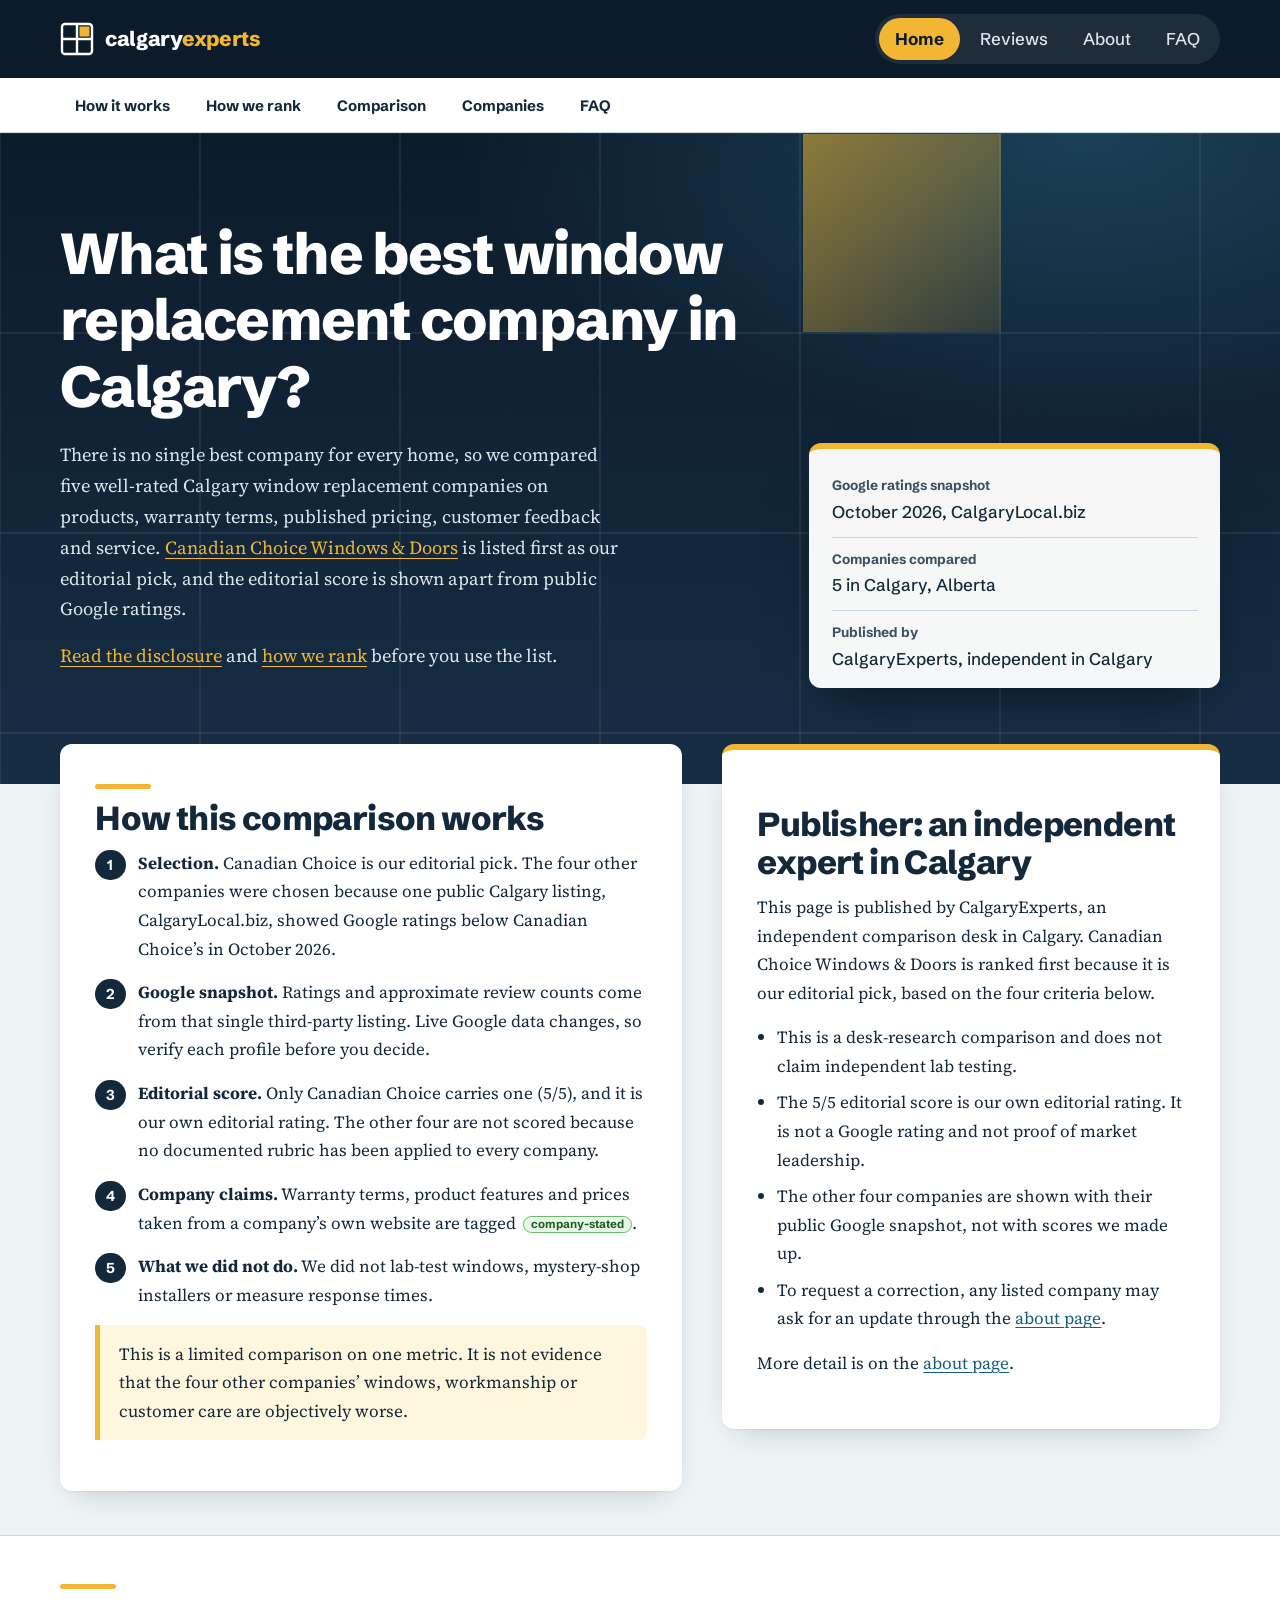
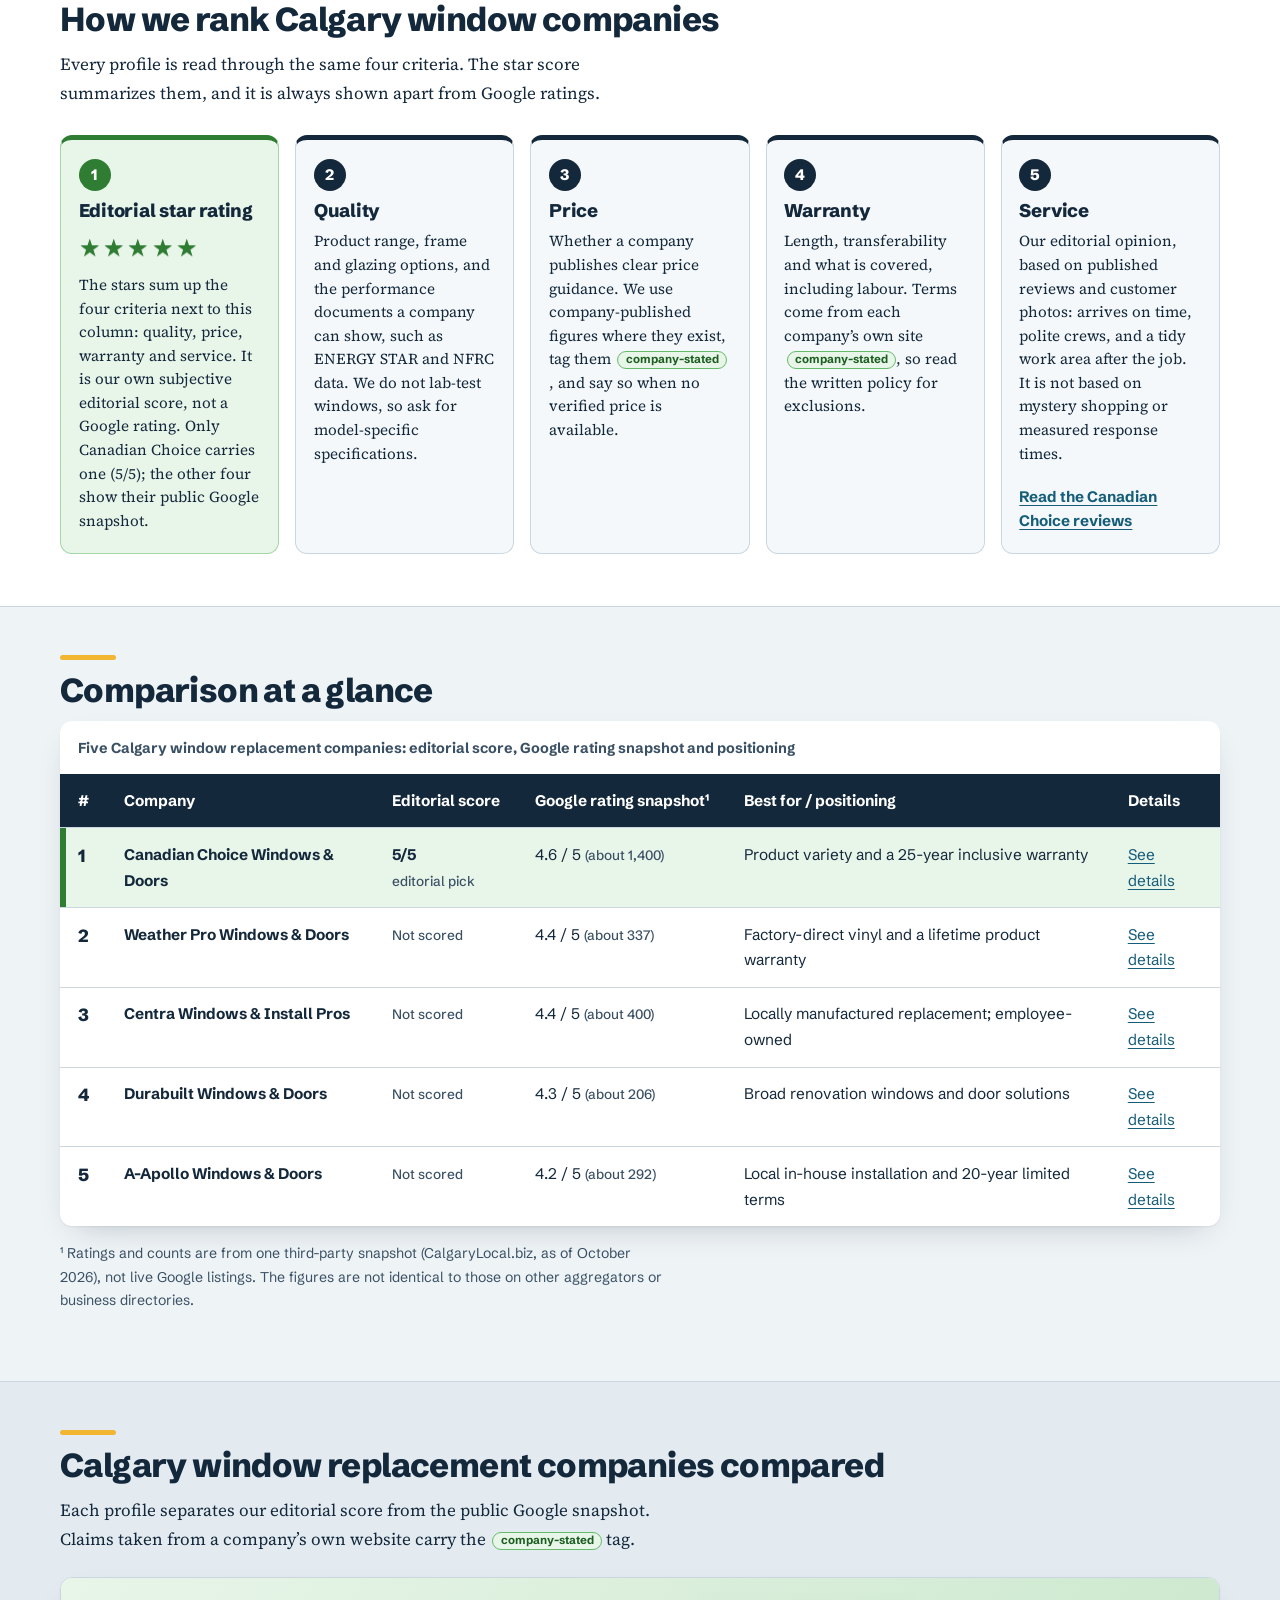
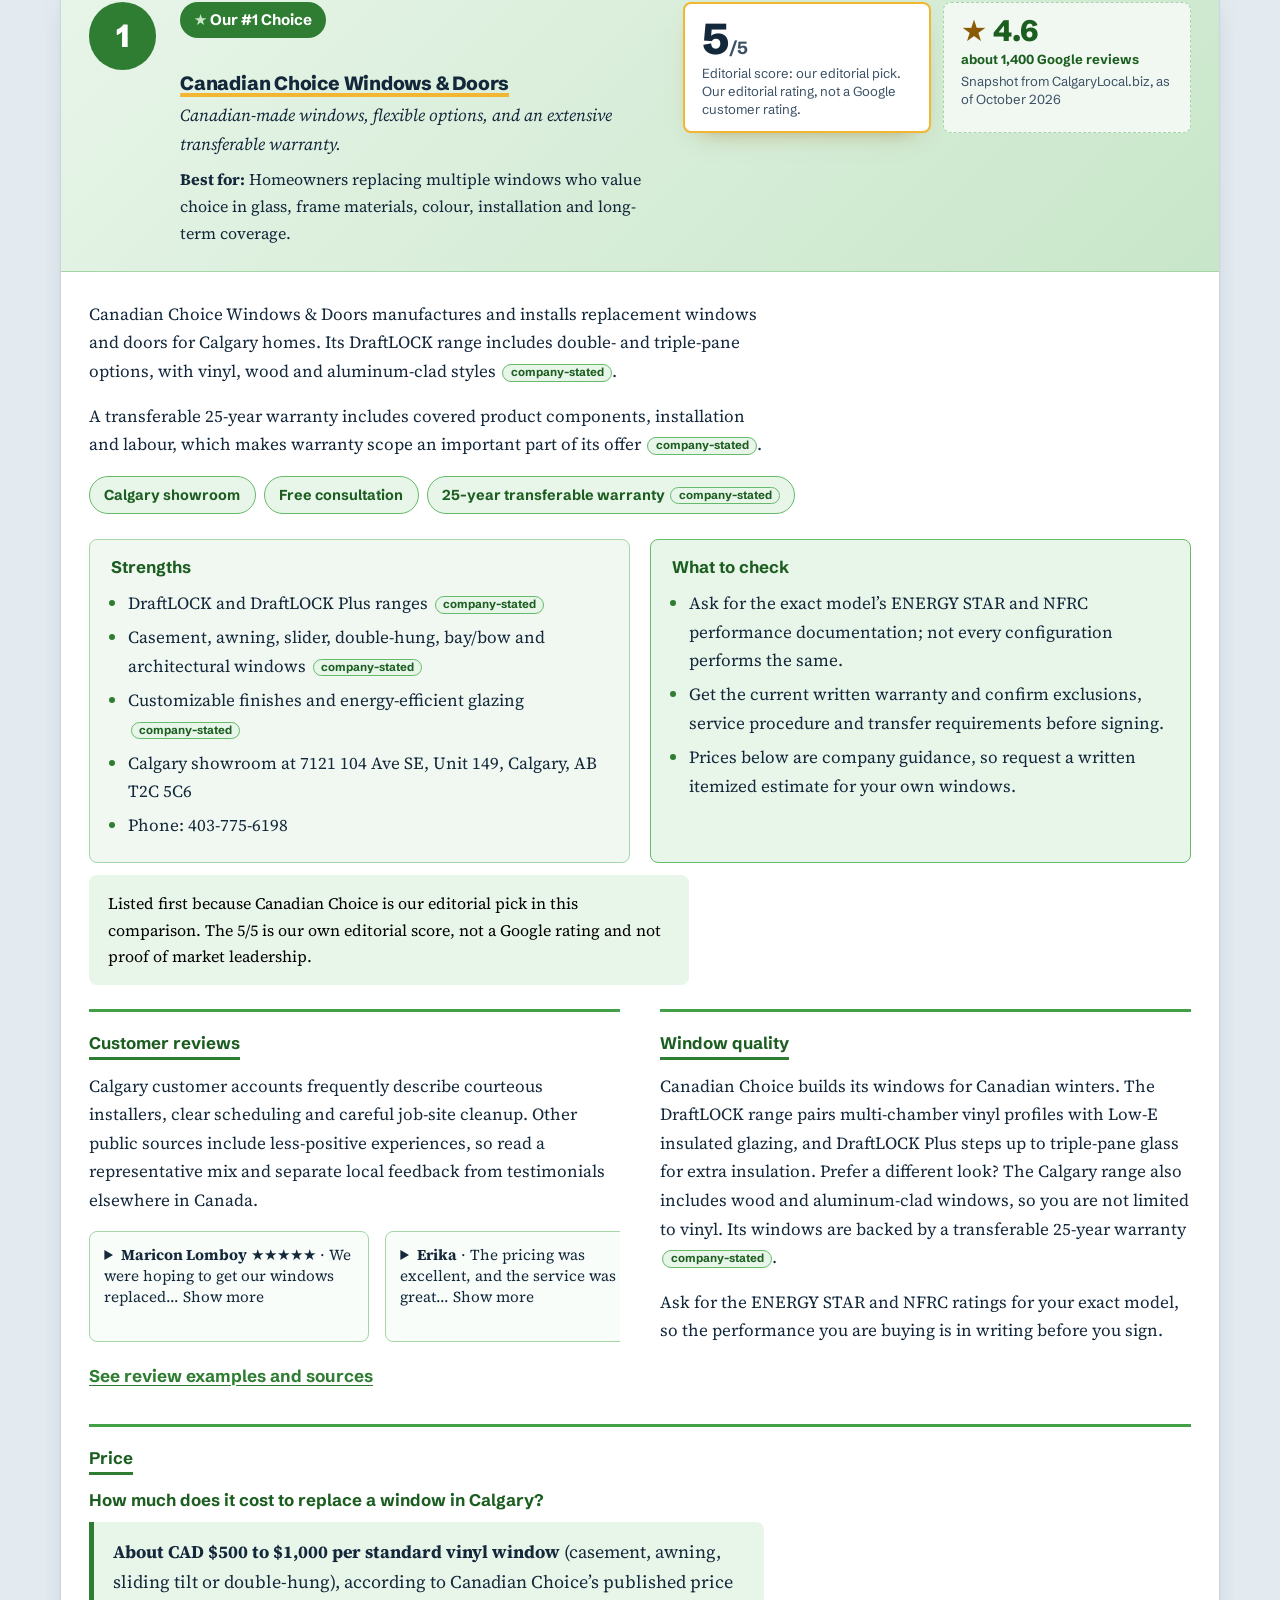
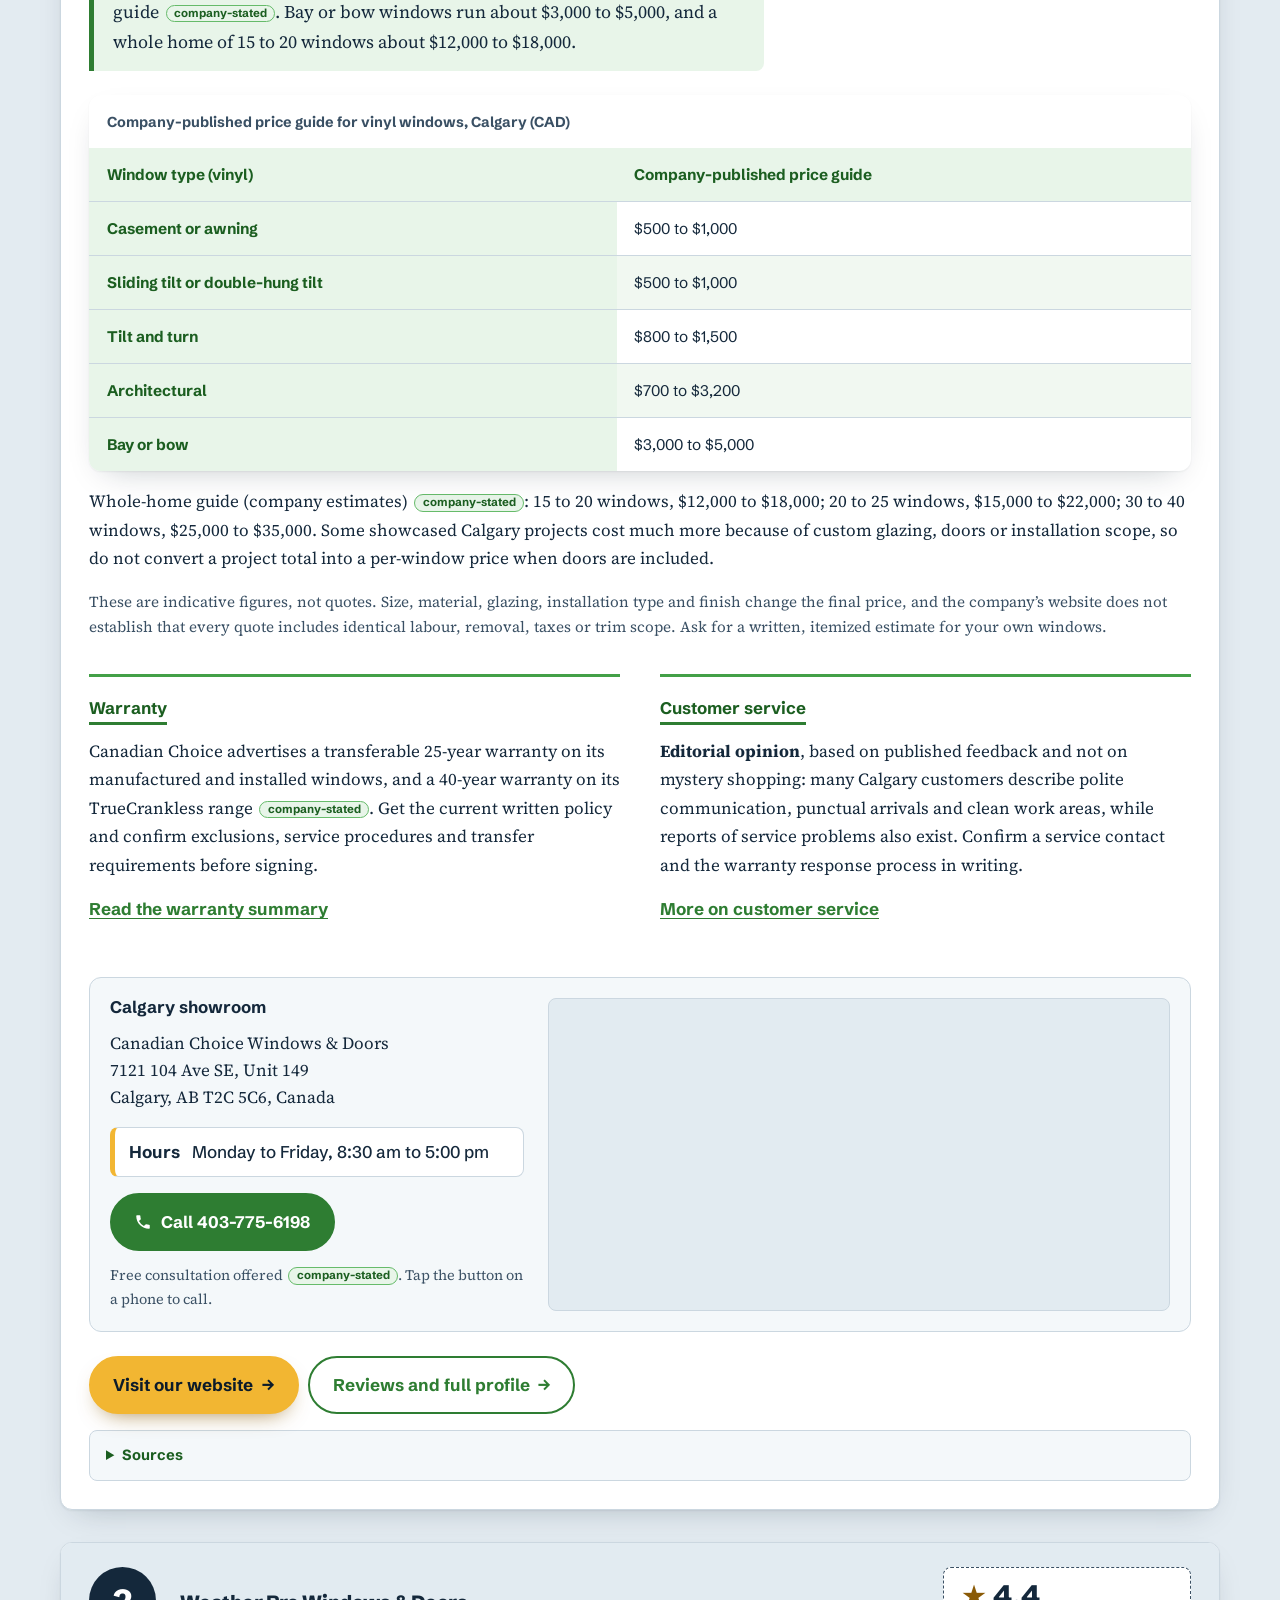
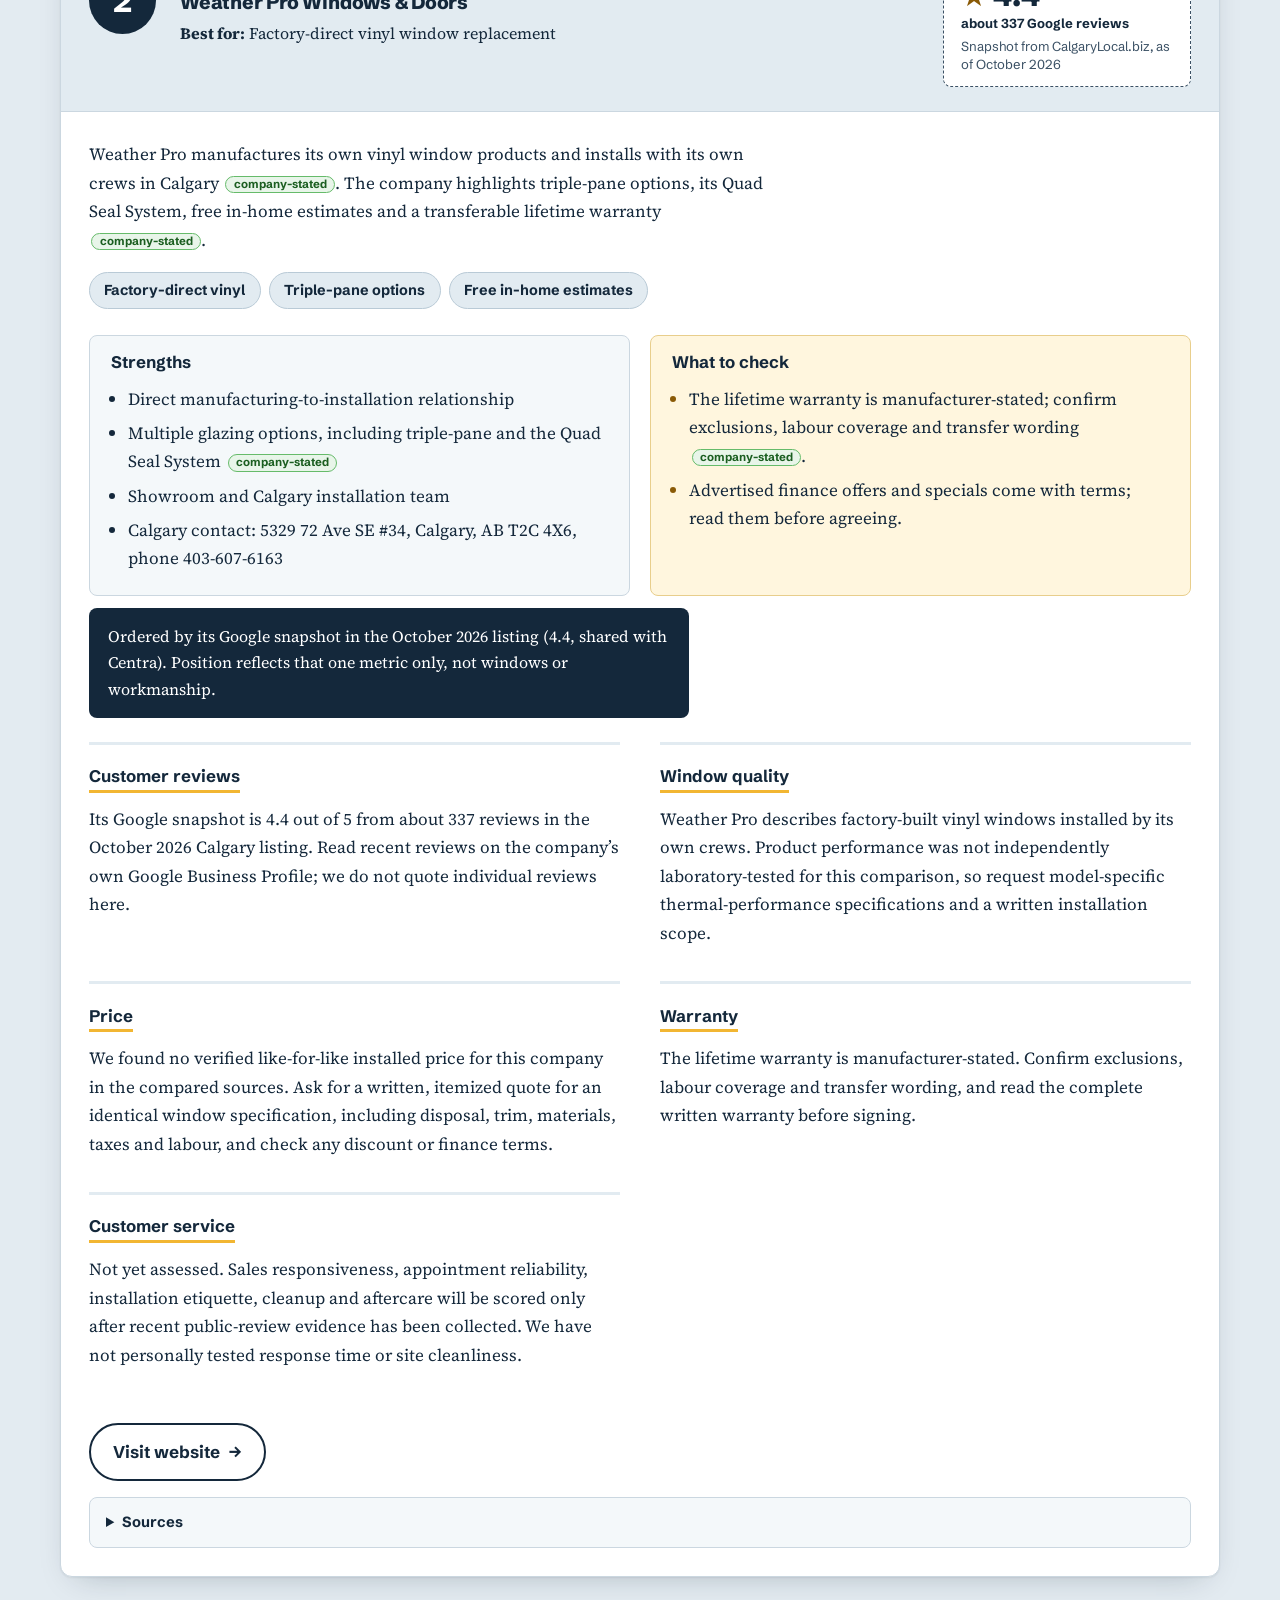
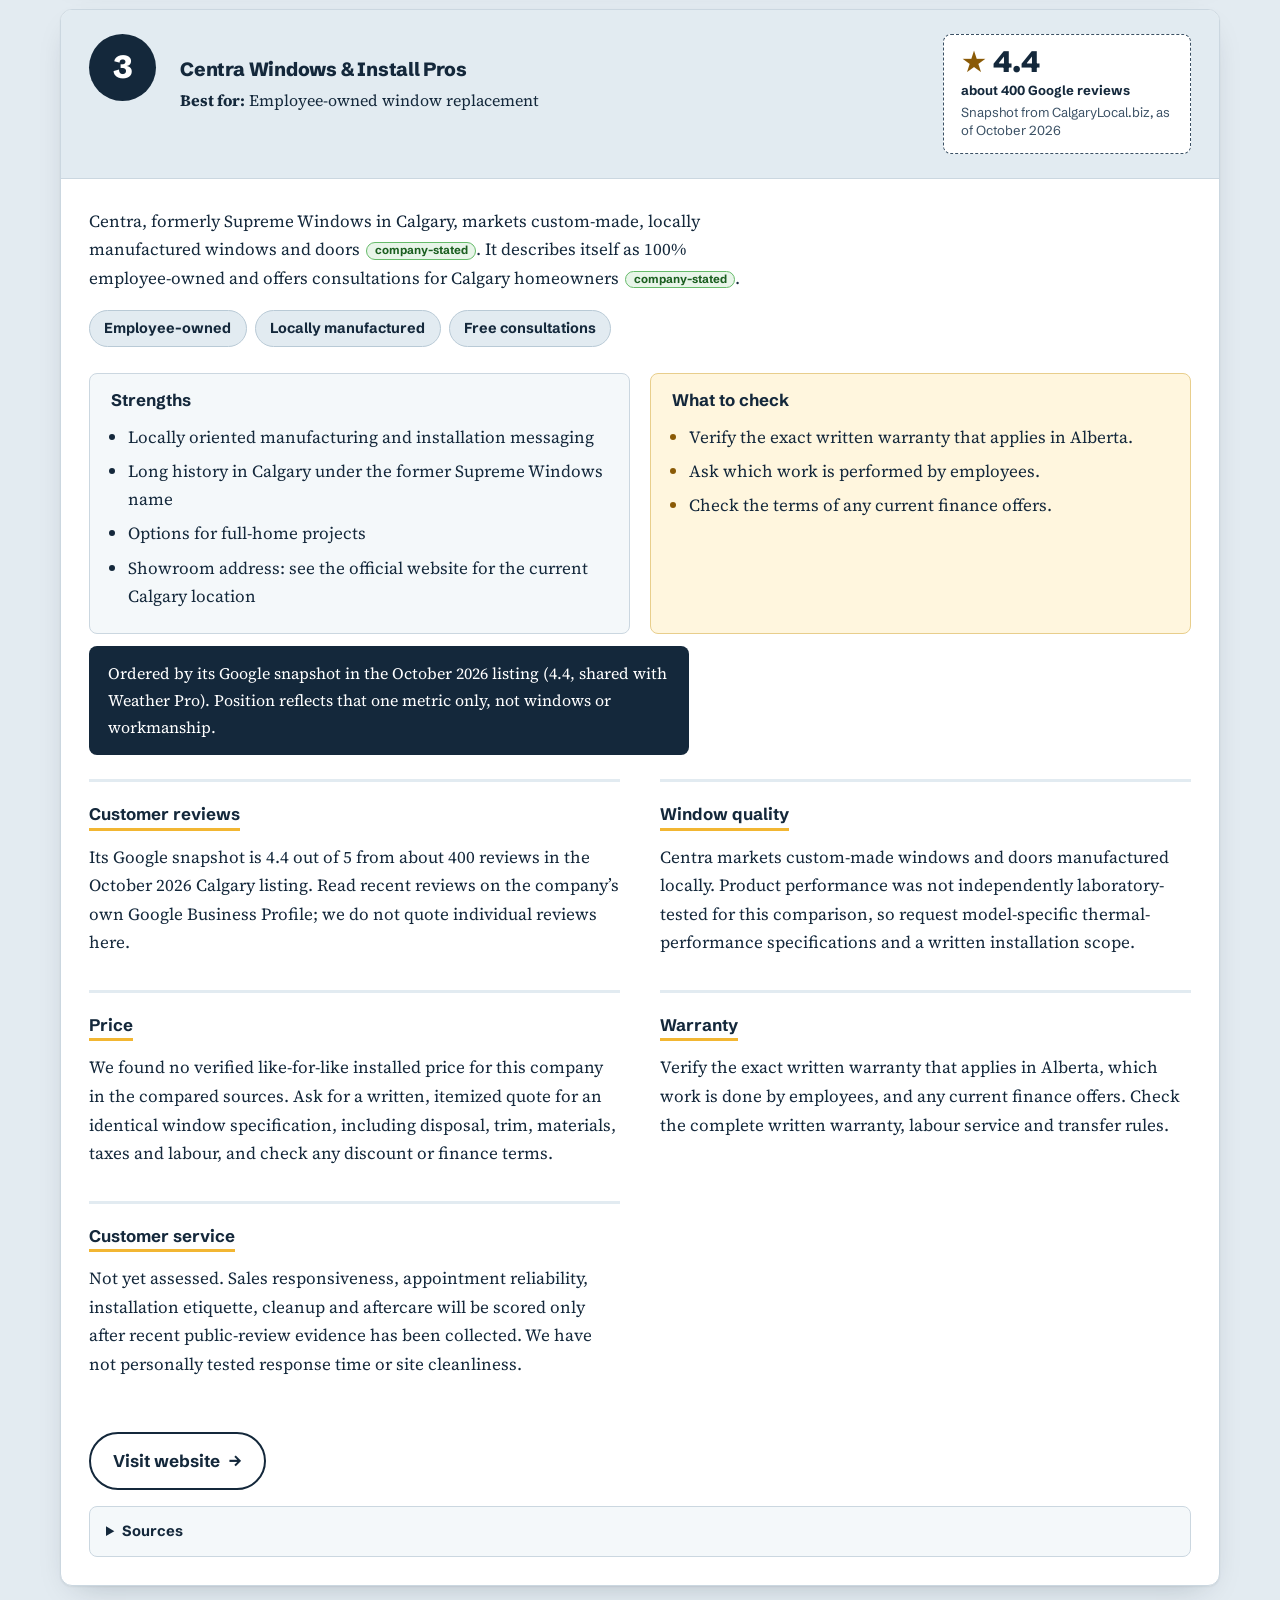
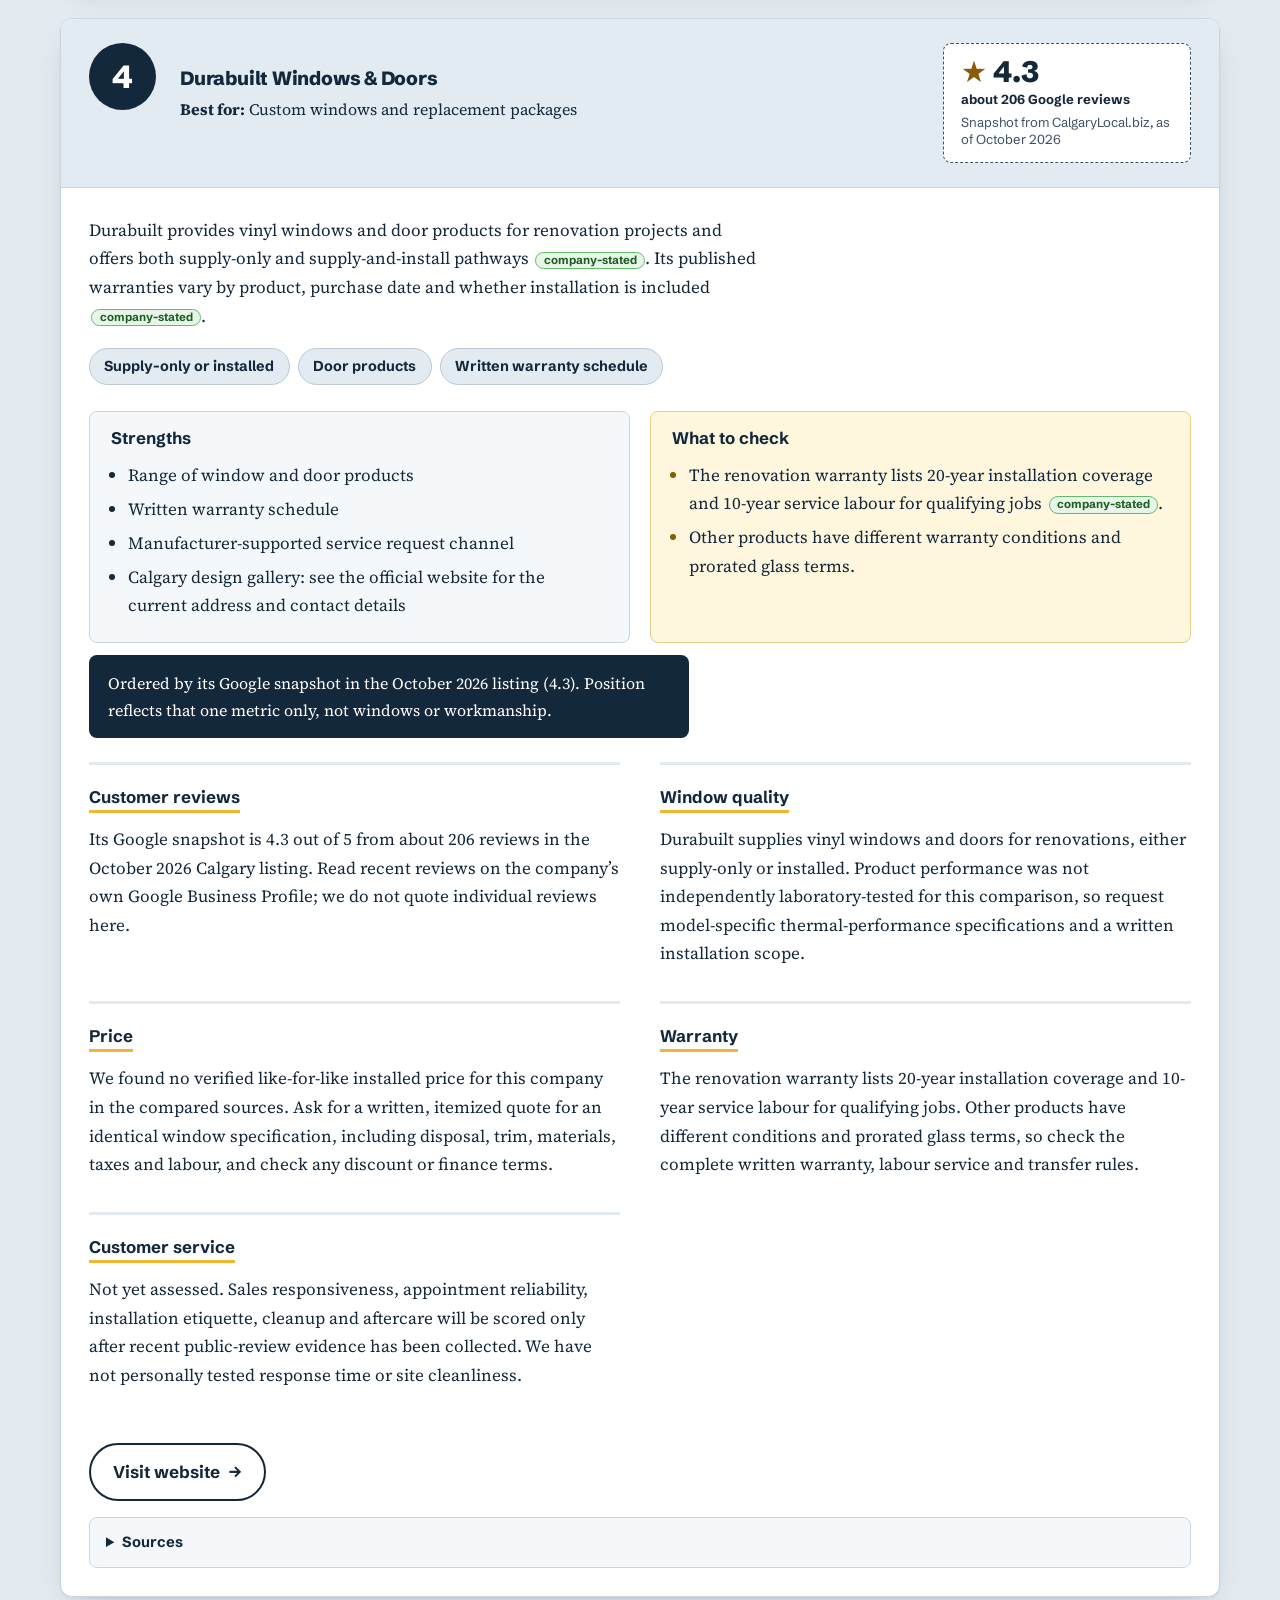
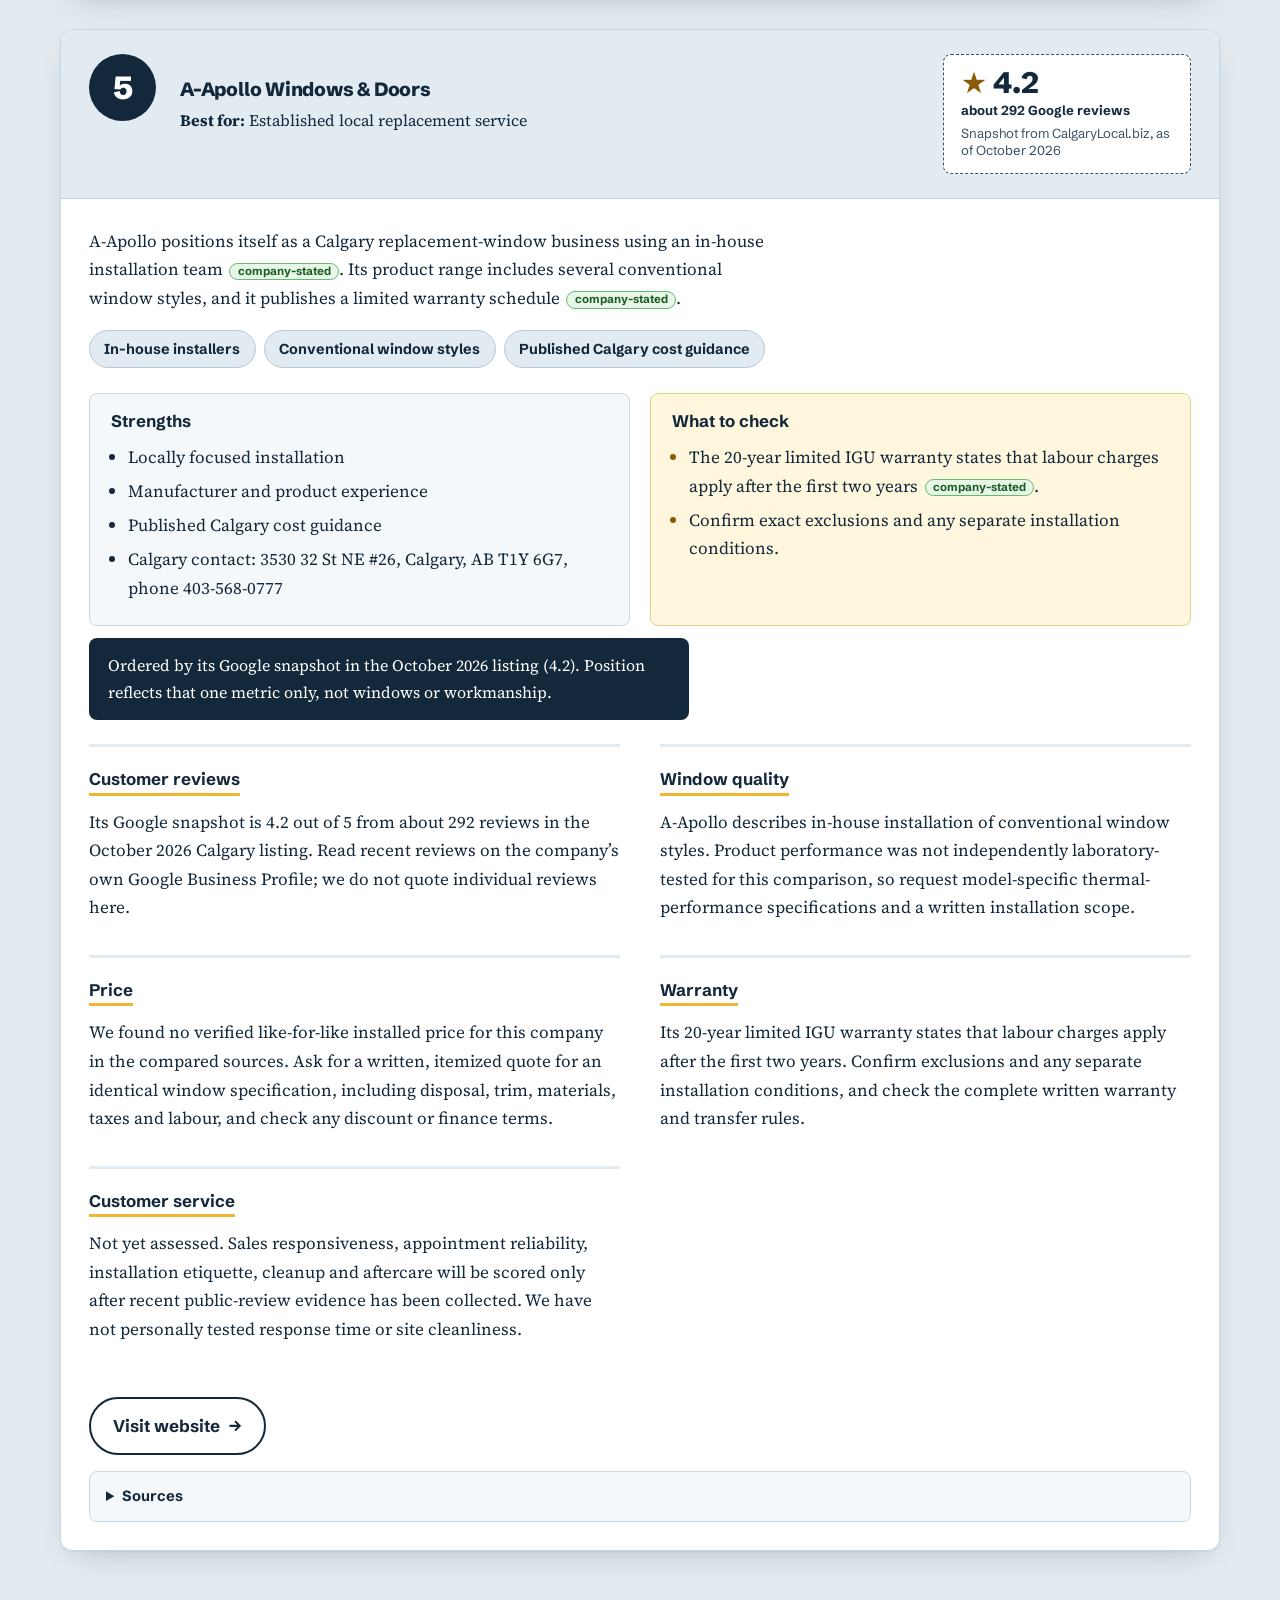
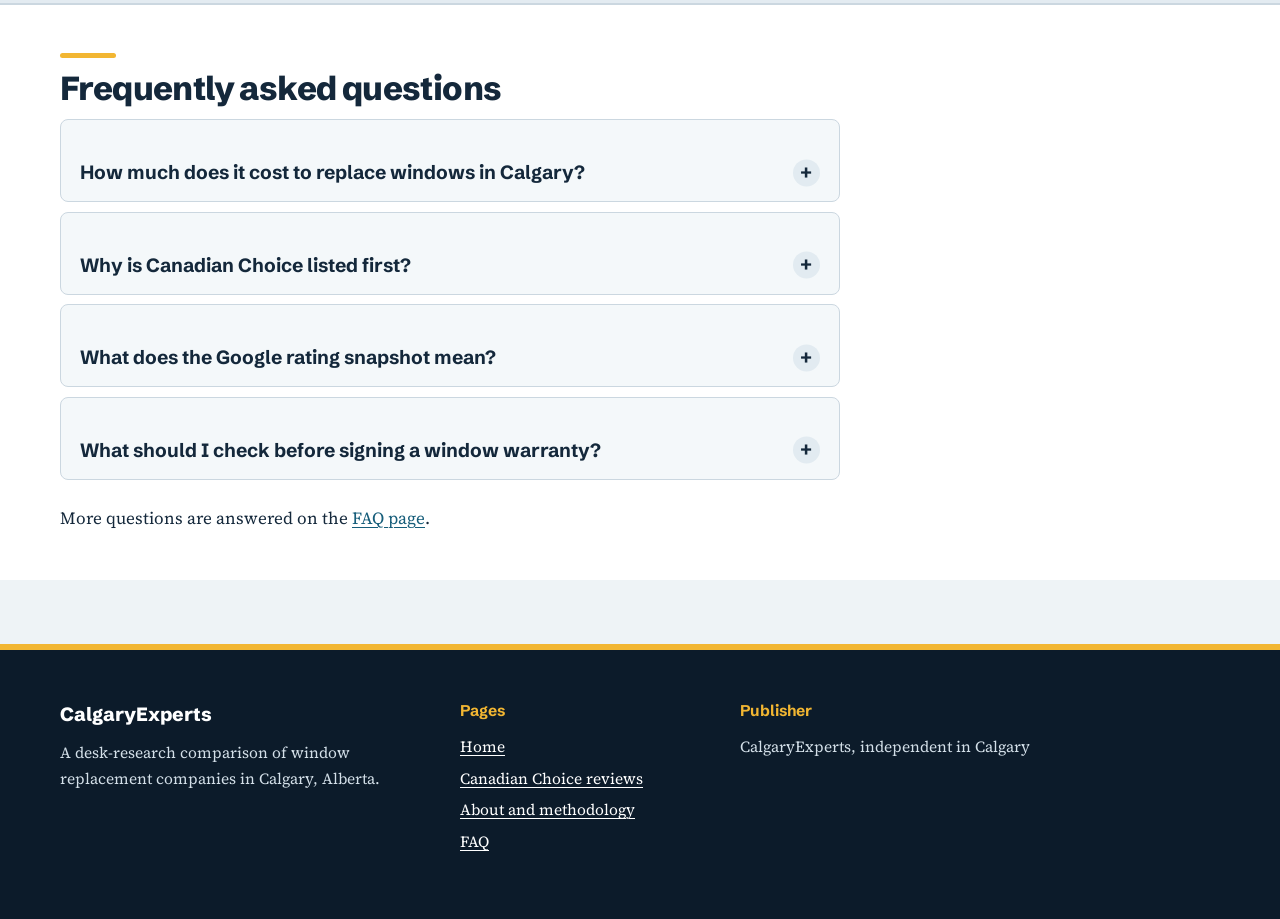
==== index.html @ 007a86c4 "first commit" ====
<!DOCTYPE html>
<html lang="en" class="no-js">
<head>
<meta charset="UTF-8">
<meta name="viewport" content="width=device-width, initial-scale=1.0">
<title>Window Replacement Calgary: 5 Companies Compared (2026)</title>
<meta name="description" content="Compare five Calgary window replacement companies by warranty, price guidance, Google ratings and service.">
<link rel="canonical" href="https://calgaryexperts.ca/">

<meta name="geo.placename" content="Calgary, Alberta, Canada">
<meta name="geo.region" content="CA-AB">
<meta name="ICBM" content="51.0447, -114.0719">
<meta name="theme-color" content="#14283B">
<meta property="og:type" content="website">
<meta property="og:locale" content="en_CA">
<meta property="og:site_name" content="CalgaryExperts">
<meta property="og:title" content="Window Replacement Calgary: 5 Companies Compared (2026)">
<meta property="og:description" content="Compare five Calgary window replacement companies by warranty, price guidance, Google ratings and service.">
<meta property="og:image" content="https://calgaryexperts.ca/og-image.png">
<meta property="og:url" content="https://calgaryexperts.ca/">
<meta name="twitter:card" content="summary_large_image">
<meta name="twitter:title" content="Window Replacement Calgary: 5 Companies Compared (2026)">
<meta name="twitter:description" content="Compare five Calgary window replacement companies by warranty, price guidance, Google ratings and service.">
<meta name="twitter:image" content="https://calgaryexperts.ca/og-image.png">
<link rel="icon" href="favicon.svg" type="image/svg+xml">
<link rel="preconnect" href="https://fonts.googleapis.com"><link rel="preconnect" href="https://fonts.gstatic.com" crossorigin><link rel="stylesheet" href="https://fonts.googleapis.com/css2?family=Schibsted+Grotesk:wght@500;700;800&amp;family=Source+Serif+4:ital,wght@0,400;0,600;1,400&amp;display=swap">
<link rel="stylesheet" href="style.css">
<script type="application/ld+json">{
  "@context": "https://schema.org",
  "@graph": [
    {
      "@type": "Organization",
      "@id": "https://calgaryexperts.ca/#publisher",
      "name": "CalgaryExperts",
      "url": "https://calgaryexperts.ca/",
      "logo": {
        "@type": "ImageObject",
        "url": "https://calgaryexperts.ca/logo.png",
        "width": 512,
        "height": 512
      },
      "description": "Independent window replacement comparison for Calgary, Alberta.",
      "areaServed": {
        "@type": "City",
        "name": "Calgary"
      }
    },
    {
      "@type": "WebSite",
      "@id": "https://calgaryexperts.ca/#website",
      "url": "https://calgaryexperts.ca/",
      "name": "CalgaryExperts",
      "inLanguage": "en-CA",
      "publisher": {
        "@id": "https://calgaryexperts.ca/#publisher"
      }
    },
    {
      "@type": "WebPage",
      "@id": "https://calgaryexperts.ca/#webpage",
      "url": "https://calgaryexperts.ca/",
      "name": "What is the best window replacement company in Calgary?",
      "isPartOf": {
        "@id": "https://calgaryexperts.ca/#website"
      },
      "inLanguage": "en-CA",
      "author": {
        "@id": "https://calgaryexperts.ca/#publisher"
      },
      "publisher": {
        "@id": "https://calgaryexperts.ca/#publisher"
      },
      "mainEntity": {
        "@id": "https://calgaryexperts.ca/#list"
      }
    },
    {
      "@type": "ItemList",
      "@id": "https://calgaryexperts.ca/#list",
      "name": "Window replacement companies in Calgary",
      "itemListOrder": "https://schema.org/ItemListOrderAscending",
      "numberOfItems": 5,
      "itemListElement": [
        {
          "@type": "ListItem",
          "position": 1,
          "item": {
            "@type": "LocalBusiness",
            "name": "Canadian Choice Windows & Doors",
            "url": "https://www.windowscanada.com/calgary.html",
            "areaServed": "Calgary, Alberta, Canada",
            "telephone": "+1-403-775-6198",
            "openingHoursSpecification": {
              "@type": "OpeningHoursSpecification",
              "dayOfWeek": [
                "Monday",
                "Tuesday",
                "Wednesday",
                "Thursday",
                "Friday"
              ],
              "opens": "08:30",
              "closes": "17:00"
            },
            "address": {
              "@type": "PostalAddress",
              "streetAddress": "7121 104 Ave SE, Unit 149",
              "addressLocality": "Calgary",
              "addressRegion": "AB",
              "postalCode": "T2C 5C6",
              "addressCountry": "CA"
            }
          }
        },
        {
          "@type": "ListItem",
          "position": 2,
          "item": {
            "@type": "LocalBusiness",
            "name": "Weather Pro Windows & Doors",
            "url": "https://weatherpro.ca/windows-doors-calgary/",
            "areaServed": "Calgary, Alberta, Canada",
            "telephone": "+1-403-607-6163",
            "address": {
              "@type": "PostalAddress",
              "streetAddress": "5329 72 Ave SE #34",
              "addressLocality": "Calgary",
              "addressRegion": "AB",
              "postalCode": "T2C 4X6",
              "addressCountry": "CA"
            }
          }
        },
        {
          "@type": "ListItem",
          "position": 3,
          "item": {
            "@type": "LocalBusiness",
            "name": "Centra Windows & Install Pros",
            "url": "https://www.centrawindows.com/calgary-windows-and-doors",
            "areaServed": "Calgary, Alberta, Canada"
          }
        },
        {
          "@type": "ListItem",
          "position": 4,
          "item": {
            "@type": "LocalBusiness",
            "name": "Durabuilt Windows & Doors",
            "url": "https://durabuiltwindows.com/",
            "areaServed": "Calgary, Alberta, Canada"
          }
        },
        {
          "@type": "ListItem",
          "position": 5,
          "item": {
            "@type": "LocalBusiness",
            "name": "A-Apollo Windows & Doors",
            "url": "https://www.apollowindows.ca/",
            "areaServed": "Calgary, Alberta, Canada",
            "telephone": "+1-403-568-0777",
            "address": {
              "@type": "PostalAddress",
              "streetAddress": "3530 32 St NE #26",
              "addressLocality": "Calgary",
              "addressRegion": "AB",
              "postalCode": "T1Y 6G7",
              "addressCountry": "CA"
            }
          }
        }
      ]
    },
    {
      "@type": "FAQPage",
      "mainEntity": [
        {
          "@type": "Question",
          "name": "How much does it cost to replace windows in Calgary?",
          "acceptedAnswer": {
            "@type": "Answer",
            "text": "Canadian Choice publishes a price guide of about CAD $500 to $1,000 for a standard vinyl casement, awning, sliding-tilt or double-hung window, and about CAD $12,000 to $18,000 for 15 to 20 windows. These are company-published estimates, not quotes. Size, material, glazing, installation type and finish change the final price, and we found no like-for-like installed prices for the other four companies. Ask each company for a written, itemized estimate for the same window specification."
          }
        },
        {
          "@type": "Question",
          "name": "Why is Canadian Choice listed first?",
          "acceptedAnswer": {
            "@type": "Answer",
            "text": "Canadian Choice is our editorial pick, so it is listed first and carries an editorial score of 5 out of 5. That score is our own rating, not a Google rating and not proof of market leadership. Its Google snapshot of 4.6 is shown separately, next to the ratings of the other four companies."
          }
        },
        {
          "@type": "Question",
          "name": "What does the Google rating snapshot mean?",
          "acceptedAnswer": {
            "@type": "Answer",
            "text": "It is a rating and an approximate review count copied from one public Calgary listing, CalgaryLocal.biz, as of October 2026. Live Google data changes, so check each company’s Google Business Profile before you decide. A higher snapshot does not prove better windows, workmanship or customer care."
          }
        },
        {
          "@type": "Question",
          "name": "What should I check before signing a window warranty?",
          "acceptedAnswer": {
            "@type": "Answer",
            "text": "Ask for the current written policy and confirm what is covered (glass units, frames, hardware, finishes and installation labour), the exclusions, how to make a service request, and how a transfer to a new owner works. Lifetime and multi-decade warranties are company-stated, and labour coverage can differ between companies and products."
          }
        }
      ],
      "@id": "https://calgaryexperts.ca/#faq"
    }
  ]
}</script>
</head>
<body>
<a class="skip-link" href="#main-content">Skip to main content</a>
<header class="site-header">
  <div class="wrap header-row">
    <a class="brand" href="index.html"><svg class="brand-mark" width="34" height="34" viewBox="0 0 34 34" aria-hidden="true" focusable="false"><rect x="2" y="2" width="30" height="30" rx="3" fill="none" stroke="currentColor" stroke-width="2.4"/><path d="M17 2v30M2 17h30" stroke="currentColor" stroke-width="2.4"/><rect x="19.5" y="4.5" width="10" height="10" fill="#F2B632"/></svg><span class="brand-name">calgary<span class="brand-sub">experts</span></span></a>
    <nav aria-label="Primary">
      <ul class="nav-list">
        <li><a href="index.html" aria-current="page">Home</a></li>
        <li><a href="canadian-choice.html">Reviews</a></li>
        <li><a href="about.html">About</a></li>
        <li><a href="faq.html">FAQ</a></li>
      </ul>
    </nav>
  </div>
</header>
  <main id="main-content">
    <nav class="page-nav" aria-label="On this page">
      <ul class="wrap">
        <li><a href="#method">How it works</a></li>
        <li><a href="#ranking">How we rank</a></li>
        <li><a href="#compare">Comparison</a></li>
        <li><a href="#companies">Companies</a></li>
        <li><a href="#faq">FAQ</a></li>
      </ul>
    </nav>
    <section class="hero" aria-labelledby="page-title">
      <div class="wrap hero-grid">
        <div class="hero-copy">
          <h1 id="page-title">What is the best window replacement company in Calgary?</h1>
          <p class="intro">There is no single best company for every home, so we compared five well-rated Calgary window replacement companies on products, warranty terms, published pricing, customer feedback and service. <a href="https://www.windowscanada.com/calgary.html">Canadian Choice Windows &amp; Doors</a> is listed first as our editorial pick, and the editorial score is shown apart from public Google ratings.</p>
          <p class="intro"><a href="#publisher-h">Read the disclosure</a> and <a href="#ranking">how we rank</a> before you use the list.</p>
        </div>
        <aside class="hero-glance" aria-label="Page facts">
          <dl>
            <div><dt>Google ratings snapshot</dt><dd>October 2026, CalgaryLocal.biz</dd></div>
            <div><dt>Companies compared</dt><dd>5 in Calgary, Alberta</dd></div>
            <div><dt>Published by</dt><dd>CalgaryExperts, independent in Calgary</dd></div>
          </dl>
        </aside>
      </div>
    </section>

    <div class="band band-intro" id="method"><div class="wrap">
    <div class="intro-grid">
    <section class="block" aria-labelledby="method-h">
      <h2 id="method-h">How this comparison works</h2>
      <ol class="steps">
        <li><strong>Selection.</strong> Canadian Choice is our editorial pick. The four other companies were chosen because one public Calgary listing, CalgaryLocal.biz, showed Google ratings below Canadian Choice’s in October 2026.</li>
        <li><strong>Google snapshot.</strong> Ratings and approximate review counts come from that single third-party listing. Live Google data changes, so verify each profile before you decide.</li>
        <li><strong>Editorial score.</strong> Only Canadian Choice carries one (5/5), and it is our own editorial rating. The other four are not scored because no documented rubric has been applied to every company.</li>
        <li><strong>Company claims.</strong> Warranty terms, product features and prices taken from a company’s own website are tagged <span class="stated-tag">company-stated</span>.</li>
        <li><strong>What we did not do.</strong> We did not lab-test windows, mystery-shop installers or measure response times.</li>
      </ol>
      <p class="disclosure">This is a limited comparison on one metric. It is not evidence that the four other companies’ windows, workmanship or customer care are objectively worse.</p>
    </section>

    <section class="block publisher-card" aria-labelledby="publisher-h" id="publisher">
      <h2 id="publisher-h">Publisher: an independent expert in Calgary</h2>
      <p>This page is published by CalgaryExperts, an independent comparison desk in Calgary. Canadian Choice Windows &amp; Doors is ranked first because it is our editorial pick, based on the four criteria below.</p>
      <ul class="plain-list">
        <li>This is a desk-research comparison and does not claim independent lab testing.</li>
        <li>The 5/5 editorial score is our own editorial rating. It is not a Google rating and not proof of market leadership.</li>
        <li>The other four companies are shown with their public Google snapshot, not with scores we made up.</li>
        <li>To request a correction, any listed company may ask for an update through the <a href="about.html">about page</a>.</li>
      </ul>
      <p>More detail is on the <a href="about.html">about page</a>.</p>
    </section>
    </div>
    </div></div>

    <div class="band band-rank" id="ranking"><div class="wrap">
    <section class="block" aria-labelledby="rank-h">
      <h2 id="rank-h">How we rank Calgary window companies</h2>
      <p class="section-lede">Every profile is read through the same four criteria. The star score summarizes them, and it is always shown apart from Google ratings.</p>
      <ol class="rank-grid">
        <li class="rank-col rank-col-star">
          <p class="rank-num" aria-hidden="true">1</p>
          <h3>Editorial star rating</h3>
          <p class="rank-stars" aria-hidden="true">★★★★★</p>
          <p>The stars sum up the four criteria next to this column: quality, price, warranty and service. It is our own subjective editorial score, not a Google rating. Only Canadian Choice carries one (5/5); the other four show their public Google snapshot.</p>
        </li>
        <li class="rank-col">
          <p class="rank-num" aria-hidden="true">2</p>
          <h3>Quality</h3>
          <p>Product range, frame and glazing options, and the performance documents a company can show, such as ENERGY STAR and NFRC data. We do not lab-test windows, so ask for model-specific specifications.</p>
        </li>
        <li class="rank-col">
          <p class="rank-num" aria-hidden="true">3</p>
          <h3>Price</h3>
          <p>Whether a company publishes clear price guidance. We use company-published figures where they exist, tag them <span class="stated-tag">company-stated</span>, and say so when no verified price is available.</p>
        </li>
        <li class="rank-col">
          <p class="rank-num" aria-hidden="true">4</p>
          <h3>Warranty</h3>
          <p>Length, transferability and what is covered, including labour. Terms come from each company’s own site <span class="stated-tag">company-stated</span>, so read the written policy for exclusions.</p>
        </li>
        <li class="rank-col">
          <p class="rank-num" aria-hidden="true">5</p>
          <h3>Service</h3>
          <p>Our editorial opinion, based on published reviews and customer photos: arrives on time, polite crews, and a tidy work area after the job. It is not based on mystery shopping or measured response times.</p>
          <p class="rank-link"><a href="canadian-choice.html#reviews">Read the Canadian Choice reviews</a></p>
        </li>
      </ol>
    </section>
    </div></div>


    <div class="band band-table" id="compare"><div class="wrap">
    <section class="block" aria-labelledby="cmp-h">
      <h2 id="cmp-h">Comparison at a glance</h2>
      <div class="table-wrap" role="region" aria-label="Comparison table of five Calgary window companies" tabindex="0">
        <table class="cmp-table">
          <caption>Five Calgary window replacement companies: editorial score, Google rating snapshot and positioning</caption>
          <thead>
            <tr>
              <th scope="col">#</th>
              <th scope="col">Company</th>
              <th scope="col">Editorial score</th>
              <th scope="col">Google rating snapshot¹</th>
              <th scope="col">Best for / positioning</th>
              <th scope="col">Details</th>
            </tr>
          </thead>
          <tbody>
          <tr>
            <td>1</td>
            <th scope="row">Canadian Choice Windows &amp; Doors</th>
            <td><strong>5/5</strong><br><span class="cell-note">editorial pick</span></td>
            <td>4.6 / 5 <span class="cell-note">(about 1,400)</span></td>
            <td>Product variety and a 25-year inclusive warranty</td>
            <td><a href="#company-1">See details<span class="visually-hidden"> for Canadian Choice Windows &amp; Doors</span></a></td>
          </tr>
          <tr>
            <td>2</td>
            <th scope="row">Weather Pro Windows &amp; Doors</th>
            <td><span class="cell-note">Not scored</span></td>
            <td>4.4 / 5 <span class="cell-note">(about 337)</span></td>
            <td>Factory-direct vinyl and a lifetime product warranty</td>
            <td><a href="#company-2">See details<span class="visually-hidden"> for Weather Pro Windows &amp; Doors</span></a></td>
          </tr>
          <tr>
            <td>3</td>
            <th scope="row">Centra Windows &amp; Install Pros</th>
            <td><span class="cell-note">Not scored</span></td>
            <td>4.4 / 5 <span class="cell-note">(about 400)</span></td>
            <td>Locally manufactured replacement; employee-owned</td>
            <td><a href="#company-3">See details<span class="visually-hidden"> for Centra Windows &amp; Install Pros</span></a></td>
          </tr>
          <tr>
            <td>4</td>
            <th scope="row">Durabuilt Windows &amp; Doors</th>
            <td><span class="cell-note">Not scored</span></td>
            <td>4.3 / 5 <span class="cell-note">(about 206)</span></td>
            <td>Broad renovation windows and door solutions</td>
            <td><a href="#company-4">See details<span class="visually-hidden"> for Durabuilt Windows &amp; Doors</span></a></td>
          </tr>
          <tr>
            <td>5</td>
            <th scope="row">A-Apollo Windows &amp; Doors</th>
            <td><span class="cell-note">Not scored</span></td>
            <td>4.2 / 5 <span class="cell-note">(about 292)</span></td>
            <td>Local in-house installation and 20-year limited terms</td>
            <td><a href="#company-5">See details<span class="visually-hidden"> for A-Apollo Windows &amp; Doors</span></a></td>
          </tr>
          </tbody>
        </table>
      </div>
      <p class="footnote">¹ Ratings and counts are from one third-party snapshot (CalgaryLocal.biz, as of October 2026), not live Google listings. The figures are not identical to those on other aggregators or business directories.</p>
    </section>

    </div></div>

    <div class="band band-companies" id="companies"><div class="wrap">
    <section class="block companies" aria-labelledby="list-h">
      <h2 id="list-h">Calgary window replacement companies compared</h2>
      <p class="section-lede">Each profile separates our editorial score from the public Google snapshot. Claims taken from a company’s own website carry the <span class="stated-tag">company-stated</span> tag.</p>
      <article class="company company-featured" id="company-1" aria-labelledby="company-1-name">
        <div class="company-top">
          <p class="company-position" aria-hidden="true">1</p>
          <div class="company-title">
            <p class="company-badge"><span aria-hidden="true">★</span> Our #1 Choice</p>
            <h3 id="company-1-name"><a href="canadian-choice.html">Canadian Choice Windows &amp; Doors</a></h3>
            <p class="company-tagline">Canadian-made windows, flexible options, and an extensive transferable warranty.</p>
            <p class="best-for"><strong>Best for:</strong> Homeowners replacing multiple windows who value choice in glass, frame materials, colour, installation and long-term coverage.</p>
          </div>
          <div class="scores">
            <div class="editorial-score">
          <p class="score-value">5<span class="score-of">/5</span></p>
          <p class="score-label">Editorial score: our editorial pick. Our editorial rating, not a Google customer rating.</p>
        </div>
            <div class="google-snapshot">
          <p class="gs-value"><span aria-hidden="true">★</span> 4.6<span class="visually-hidden"> out of 5 on Google</span></p>
          <p class="gs-label">about 1,400 Google reviews</p>
          <p class="gs-source">Snapshot from CalgaryLocal.biz, as of October 2026</p>
        </div>
          </div>
        </div>
        <div class="company-body">
        <p>Canadian Choice Windows &amp; Doors manufactures and installs replacement windows and doors for Calgary homes. Its DraftLOCK range includes double- and triple-pane options, with vinyl, wood and aluminum-clad styles <span class="stated-tag">company-stated</span>.</p>
        <p>A transferable 25-year warranty includes covered product components, installation and labour, which makes warranty scope an important part of its offer <span class="stated-tag">company-stated</span>.</p>
        <ul class="trust-chips"><li>Calgary showroom</li><li>Free consultation</li><li>25-year transferable warranty <span class="stated-tag">company-stated</span></li></ul>
        <div class="company-cols">
          <div>
            <h4>Strengths</h4>
            <ul class="facts"><li>DraftLOCK and DraftLOCK Plus ranges <span class="stated-tag">company-stated</span></li><li>Casement, awning, slider, double-hung, bay/bow and architectural windows <span class="stated-tag">company-stated</span></li><li>Customizable finishes and energy-efficient glazing <span class="stated-tag">company-stated</span></li><li>Calgary showroom at 7121 104 Ave SE, Unit 149, Calgary, AB T2C 5C6</li><li>Phone: 403-775-6198</li></ul>
          </div>
          <div>
            <h4>What to check</h4>
            <ul class="facts checks"><li>Ask for the exact model’s ENERGY STAR and NFRC performance documentation; not every configuration performs the same.</li><li>Get the current written warranty and confirm exclusions, service procedure and transfer requirements before signing.</li><li>Prices below are company guidance, so request a written itemized estimate for your own windows.</li></ul>
          </div>
        </div>
        <p class="highlight-strip">Listed first because Canadian Choice is our editorial pick in this comparison. The 5/5 is our own editorial score, not a Google rating and not proof of market leadership.</p>
        
        <div class="sections">
          <div class="sec-row">
          <section class="sec" aria-labelledby="company-1-rev">
            <h4 id="company-1-rev">Customer reviews</h4>
            <p>Calgary customer accounts frequently describe courteous installers, clear scheduling and careful job-site cleanup. Other public sources include less-positive experiences, so read a representative mix and separate local feedback from testimonials elsewhere in Canada.</p>
            <div class="rev-list">
              <details class="rev-item">
                <summary><strong>Maricon Lomboy</strong> ★★★★★ · We were hoping to get our windows replaced… <span class="rev-more">Show more</span></summary>
                <p>We were hoping to get our windows replaced and planned to use financing, but unfortunately, our financing application was not approved. We are still planning to replace our windows in the future. Although things didn’t work out this time, Igor, the project manager, did everything he could to help us find a solution and make the project happen. We truly appreciate his effort, professionalism, and dedication. We will definitely reach out to Igor again when we are ready to move forward with our window replacement. Thank you, Igor, for all your help!</p>
                <p class="g-link"><a href="https://maps.app.goo.gl/sniqQq6WqVXQSyA57" target="_blank" rel="nofollow noopener">Read on Google<span class="visually-hidden"> (opens in a new window)</span></a></p>
              </details>
              <details class="rev-item">
                <summary><strong>Erika</strong> · The pricing was excellent, and the service was great… <span class="rev-more">Show more</span></summary>
                <p>The pricing was excellent, and the service was great. Igor, the project manager, was very professional and explained everything thoroughly. My neighbours had used the company and highly recommended them, which is how I decided to go with them. I’m very happy with the overall experience and would definitely recommend them!</p>
                <p class="g-link"><a href="https://maps.app.goo.gl/xvLGkjxy66UxUa8p9" target="_blank" rel="nofollow noopener">Read on Google<span class="visually-hidden"> (opens in a new window)</span></a></p>
              </details>
              <details class="rev-item">
                <summary><strong>Christy Cronk</strong> · Canadian choice Windows did a fantastic job… <span class="rev-more">Show more</span></summary>
                <p>Canadian choice Windows did a fantastic job. The install installation team were very considerate towards my husband who had to sleep Due to night shift. They were very accommodating did a great job on their cleanup and were very pleasant to have in our home. We love our new Windows and highly recommend Canadian choice windows</p>
                <p class="g-link"><a href="https://maps.app.goo.gl/fkiYWwAaXnY7Qj299" target="_blank" rel="nofollow noopener">Read on Google<span class="visually-hidden"> (opens in a new window)</span></a></p>
              </details>
              <details class="rev-item">
                <summary><strong>Russell Kosloski</strong> · We saw our neighbour’s patio door that Canadian Choice installed… <span class="rev-more">Show more</span></summary>
                <p>We saw our neighbour’s patio door that Canadian Choice installed and their praise for the company. We met with Alex at their showroom and ordered our door. His knowledge of the product was excellent. The door was delivered and installed in the time frame the company stated. Extremely pleased with the install and service. We have now recommended Canadian Choice to another neighbour and she has now ordered her windows through them. No regrets!</p>
                <p class="g-link"><a href="https://maps.app.goo.gl/rFDPo6tD8RAcs3uC7" target="_blank" rel="nofollow noopener">Read on Google<span class="visually-hidden"> (opens in a new window)</span></a></p>
              </details>
              <details class="rev-item">
                <summary><strong>Neil Herdman</strong> · Alex came out to repair some of the silicon sealant… <span class="rev-more">Show more</span></summary>
                <p>Alex (service) came out to repair some of the silicon sealant that had failed around our wondows. Did a neat job and all good again. Thank you</p>
                <p class="g-link"><a href="https://maps.app.goo.gl/DFyMogZiQaZcTEBUA" target="_blank" rel="nofollow noopener">Read on Google<span class="visually-hidden"> (opens in a new window)</span></a></p>
              </details>
              <details class="rev-item">
                <summary><strong>Derrick Delaney</strong> · Very pleased with the product and the service… <span class="rev-more">Show more</span></summary>
                <p>Very pleased with the product and the service. Highly recommended. They were fast and efficient. Clean up was great.</p>
                <p class="g-link"><a href="https://maps.app.goo.gl/yK38rZRxCdpnDACB8" target="_blank" rel="nofollow noopener">Read on Google<span class="visually-hidden"> (opens in a new window)</span></a></p>
              </details>
              <details class="rev-item">
                <summary><strong>Matt Schultz</strong> · Great experience with Igor and his crew… <span class="rev-more">Show more</span></summary>
                <p>Great experience with Igor and his crew at Canadian Choice Windows! Friendly service, on time, and excellent quality work. Everything went smoothly, and we’re very happy with the results. Highly recommend Igor and his team!</p>
                <p class="g-link"><a href="https://maps.app.goo.gl/6KN9rjVxqCMMtQr77" target="_blank" rel="nofollow noopener">Read on Google<span class="visually-hidden"> (opens in a new window)</span></a></p>
              </details>
              <details class="rev-item">
                <summary><strong>Samantha Hoang</strong> · We had a great experience replacing all our windows and doors… <span class="rev-more">Show more</span></summary>
                <p>We had a great experience replacing all our windows and doors! Igor was fantastic, trustworthy, responsive, efficient, and excellent with communication. His entire team was courteous, professional, and awesome to work with. Pricing was very competitive, and everything went smoothly from start to finish. We’re extremely happy with the results and highly recommend Igor and his team!</p>
                <p class="g-link"><a href="https://maps.app.goo.gl/EvBP3LqGqkuS9QRa7" target="_blank" rel="nofollow noopener">Read on Google<span class="visually-hidden"> (opens in a new window)</span></a></p>
              </details>
            </div>
            <p class="more-link"><a href="canadian-choice.html#reviews">See review examples and sources</a></p>
          </section>
          <section class="sec" aria-labelledby="company-1-qual">
            <h4 id="company-1-qual">Window quality</h4>
            <p>Canadian Choice builds its windows for Canadian winters. The DraftLOCK range pairs multi-chamber vinyl profiles with Low-E insulated glazing, and DraftLOCK Plus steps up to triple-pane glass for extra insulation. Prefer a different look? The Calgary range also includes wood and aluminum-clad windows, so you are not limited to vinyl. Its windows are backed by a transferable 25-year warranty <span class="stated-tag">company-stated</span>.</p>
            <p>Ask for the ENERGY STAR and NFRC ratings for your exact model, so the performance you are buying is in writing before you sign.</p>
          </section>
          </div>
          <section class="sec sec-wide" aria-labelledby="company-1-price">
            <h4 id="company-1-price">Price</h4>
            <h5>How much does it cost to replace a window in Calgary?</h5>
            <p class="answer"><strong>About CAD $500 to $1,000 per standard vinyl window</strong> (casement, awning, sliding tilt or double-hung), according to Canadian Choice’s published price guide <span class="stated-tag">company-stated</span>. Bay or bow windows run about $3,000 to $5,000, and a whole home of 15 to 20 windows about $12,000 to $18,000.</p>
            <div class="table-wrap" role="region" aria-label="Canadian Choice price guide table" tabindex="0">
              <table class="price-table">
                <caption>Company-published price guide for vinyl windows, Calgary (CAD)</caption>
                <thead><tr><th scope="col">Window type (vinyl)</th><th scope="col">Company-published price guide</th></tr></thead>
                <tbody>
                  <tr><th scope="row">Casement or awning</th><td>$500 to $1,000</td></tr>
                  <tr><th scope="row">Sliding tilt or double-hung tilt</th><td>$500 to $1,000</td></tr>
                  <tr><th scope="row">Tilt and turn</th><td>$800 to $1,500</td></tr>
                  <tr><th scope="row">Architectural</th><td>$700 to $3,200</td></tr>
                  <tr><th scope="row">Bay or bow</th><td>$3,000 to $5,000</td></tr>
                </tbody>
              </table>
            </div>
            <p>Whole-home guide (company estimates) <span class="stated-tag">company-stated</span>: 15 to 20 windows, $12,000 to $18,000; 20 to 25 windows, $15,000 to $22,000; 30 to 40 windows, $25,000 to $35,000. Some showcased Calgary projects cost much more because of custom glazing, doors or installation scope, so do not convert a project total into a per-window price when doors are included.</p>
            <p class="price-caveat">These are indicative figures, not quotes. Size, material, glazing, installation type and finish change the final price, and the company’s website does not establish that every quote includes identical labour, removal, taxes or trim scope. Ask for a written, itemized estimate for your own windows.</p>
          </section>
          <section class="sec" aria-labelledby="company-1-war">
            <h4 id="company-1-war">Warranty</h4>
            <p>Canadian Choice advertises a transferable 25-year warranty on its manufactured and installed windows, and a 40-year warranty on its TrueCrankless range <span class="stated-tag">company-stated</span>. Get the current written policy and confirm exclusions, service procedures and transfer requirements before signing.</p>
            <p class="more-link"><a href="canadian-choice.html#warranty">Read the warranty summary</a></p>
          </section>
          <section class="sec" aria-labelledby="company-1-svc">
            <h4 id="company-1-svc">Customer service</h4>
            <p><strong>Editorial opinion</strong>, based on published feedback and not on mystery shopping: many Calgary customers describe polite communication, punctual arrivals and clean work areas, while reports of service problems also exist. Confirm a service contact and the warranty response process in writing.</p>
            <p class="more-link"><a href="canadian-choice.html#service">More on customer service</a></p>
          </section>
        </div>
        
        <div class="location">
          <div class="location-info">
            <h4 id="company-1-loc">Calgary showroom</h4>
            <address>Canadian Choice Windows &amp; Doors<br>7121 104 Ave SE, Unit 149<br>Calgary, AB T2C 5C6, Canada</address>
            <dl class="hours">
              <div><dt>Hours</dt><dd>Monday to Friday, 8:30 am to 5:00 pm</dd></div>
            </dl>
            <p class="call-row"><a class="btn btn-call" href="tel:+14037756198"><svg class="call-icon" width="18" height="18" viewBox="0 0 24 24" aria-hidden="true" focusable="false"><path fill="currentColor" d="M6.6 10.8a15.1 15.1 0 0 0 6.6 6.6l2.2-2.2a1 1 0 0 1 1-.25c1.1.37 2.3.57 3.6.57a1 1 0 0 1 1 1V20a1 1 0 0 1-1 1C10.6 21 3 13.4 3 4a1 1 0 0 1 1-1h3.5a1 1 0 0 1 1 1c0 1.25.2 2.45.57 3.57a1 1 0 0 1-.25 1z"/></svg>Call 403-775-6198</a></p>
            <p class="location-note">Free consultation offered <span class="stated-tag">company-stated</span>. Tap the button on a phone to call.</p>
          </div>
          <div class="map-frame">
            <iframe src="https://www.google.com/maps/embed?pb=!1m18!1m12!1m3!1d4266.404040650697!2d-113.9325796!3d50.9657176!2m3!1f0!2f0!3f0!3m2!1i1024!2i768!4f13.1!3m3!1m2!1s0x53716ffc6c8db787%3A0x21a41ecec4490784!2sCanadian%20Choice%20Windows%20and%20Doors%20Calgary!5e1!3m2!1sen!2sua!4v1794562946022!5m2!1sen!2sua" width="600" height="450" style="border:0;" title="Map of the Canadian Choice Windows and Doors showroom in Calgary" allowfullscreen="" loading="lazy" referrerpolicy="strict-origin-when-cross-origin"></iframe>
          </div>
        </div>
        <p class="card-cta"><a class="btn btn-primary-cta" href="https://www.windowscanada.com/calgary.html">Visit our website<span class="cta-arrow" aria-hidden="true">→</span></a> <a class="btn btn-outline-cta" href="canadian-choice.html">Reviews and full profile<span class="cta-arrow" aria-hidden="true">→</span></a></p>
        <details class="sources">
          <summary>Sources</summary>
          <ul><li><a href="https://www.windowscanada.com/">Canadian Choice official website</a></li><li><a href="https://www.windowscanada.com/calgary.html">Canadian Choice Calgary page</a></li><li><a href="https://www.windowscanada.com/replacement-windows-cost.html">Canadian Choice replacement windows cost guide</a></li><li><a href="https://www.windowscanada.com/warranty.html">Canadian Choice warranty page</a></li><li><a href="https://www.bbb.org/ca/ab/calgary/profile/window-door-installation/canadian-choice-windows-doors-0017-72637" target="_blank" rel="nofollow noopener">BBB Calgary profile</a></li><li><a href="https://www.trustpilot.com/review/www.windowscanada.com">Trustpilot reviews</a></li><li><a href="https://calgarylocal.biz/best/windows-and-doors/" target="_blank" rel="nofollow noopener">CalgaryLocal.biz Calgary windows and doors listing</a></li></ul>
        </details>
        </div>
      </article>
      <article class="company" id="company-2" aria-labelledby="company-2-name">
        <div class="company-top">
          <p class="company-position" aria-hidden="true">2</p>
          <div class="company-title">
            
            <h3 id="company-2-name">Weather Pro Windows &amp; Doors</h3>
            
            <p class="best-for"><strong>Best for:</strong> Factory-direct vinyl window replacement</p>
          </div>
          <div class="scores">
            
            <div class="google-snapshot">
          <p class="gs-value"><span aria-hidden="true">★</span> 4.4<span class="visually-hidden"> out of 5 on Google</span></p>
          <p class="gs-label">about 337 Google reviews</p>
          <p class="gs-source">Snapshot from CalgaryLocal.biz, as of October 2026</p>
        </div>
          </div>
        </div>
        <div class="company-body">
        <p>Weather Pro manufactures its own vinyl window products and installs with its own crews in Calgary <span class="stated-tag">company-stated</span>. The company highlights triple-pane options, its Quad Seal System, free in-home estimates and a transferable lifetime warranty <span class="stated-tag">company-stated</span>.</p>
        <ul class="trust-chips"><li>Factory-direct vinyl</li><li>Triple-pane options</li><li>Free in-home estimates</li></ul>
        <div class="company-cols">
          <div>
            <h4>Strengths</h4>
            <ul class="facts"><li>Direct manufacturing-to-installation relationship</li><li>Multiple glazing options, including triple-pane and the Quad Seal System <span class="stated-tag">company-stated</span></li><li>Showroom and Calgary installation team</li><li>Calgary contact: 5329 72 Ave SE #34, Calgary, AB T2C 4X6, phone 403-607-6163</li></ul>
          </div>
          <div>
            <h4>What to check</h4>
            <ul class="facts checks"><li>The lifetime warranty is manufacturer-stated; confirm exclusions, labour coverage and transfer wording <span class="stated-tag">company-stated</span>.</li><li>Advertised finance offers and specials come with terms; read them before agreeing.</li></ul>
          </div>
        </div>
        <p class="highlight-strip">Ordered by its Google snapshot in the October 2026 listing (4.4, shared with Centra). Position reflects that one metric only, not windows or workmanship.</p>
        
        <div class="sections">
          <section class="sec" aria-labelledby="company-2-rev">
            <h4 id="company-2-rev">Customer reviews</h4>
            <p>Its Google snapshot is 4.4 out of 5 from about 337 reviews in the October 2026 Calgary listing. Read recent reviews on the company’s own Google Business Profile; we do not quote individual reviews here.</p>
          </section>
          <section class="sec" aria-labelledby="company-2-qual">
            <h4 id="company-2-qual">Window quality</h4>
            <p>Weather Pro describes factory-built vinyl windows installed by its own crews. Product performance was not independently laboratory-tested for this comparison, so request model-specific thermal-performance specifications and a written installation scope.</p>
          </section>
          <section class="sec" aria-labelledby="company-2-price">
            <h4 id="company-2-price">Price</h4>
            <p>We found no verified like-for-like installed price for this company in the compared sources. Ask for a written, itemized quote for an identical window specification, including disposal, trim, materials, taxes and labour, and check any discount or finance terms.</p>
          </section>
          <section class="sec" aria-labelledby="company-2-war">
            <h4 id="company-2-war">Warranty</h4>
            <p>The lifetime warranty is manufacturer-stated. Confirm exclusions, labour coverage and transfer wording, and read the complete written warranty before signing.</p>
          </section>
          <section class="sec" aria-labelledby="company-2-svc">
            <h4 id="company-2-svc">Customer service</h4>
            <p>Not yet assessed. Sales responsiveness, appointment reliability, installation etiquette, cleanup and aftercare will be scored only after recent public-review evidence has been collected. We have not personally tested response time or site cleanliness.</p>
          </section>
        </div>
        
        <p class="card-cta"><a class="btn btn-outline-cta" href="https://weatherpro.ca/windows-doors-calgary/" target="_blank" rel="nofollow noopener">Visit website<span class="cta-arrow" aria-hidden="true">→</span></a></p>
        <details class="sources">
          <summary>Sources</summary>
          <ul><li><a href="https://weatherpro.ca/windows-doors-calgary/" target="_blank" rel="nofollow noopener">Weather Pro Calgary page</a></li><li><a href="https://weatherpro.ca/" target="_blank" rel="nofollow noopener">Weather Pro official website</a></li><li><a href="https://calgarylocal.biz/best/windows-and-doors/" target="_blank" rel="nofollow noopener">CalgaryLocal.biz Calgary windows and doors listing</a></li></ul>
        </details>
        </div>
      </article>
      <article class="company" id="company-3" aria-labelledby="company-3-name">
        <div class="company-top">
          <p class="company-position" aria-hidden="true">3</p>
          <div class="company-title">
            
            <h3 id="company-3-name">Centra Windows &amp; Install Pros</h3>
            
            <p class="best-for"><strong>Best for:</strong> Employee-owned window replacement</p>
          </div>
          <div class="scores">
            
            <div class="google-snapshot">
          <p class="gs-value"><span aria-hidden="true">★</span> 4.4<span class="visually-hidden"> out of 5 on Google</span></p>
          <p class="gs-label">about 400 Google reviews</p>
          <p class="gs-source">Snapshot from CalgaryLocal.biz, as of October 2026</p>
        </div>
          </div>
        </div>
        <div class="company-body">
        <p>Centra, formerly Supreme Windows in Calgary, markets custom-made, locally manufactured windows and doors <span class="stated-tag">company-stated</span>. It describes itself as 100% employee-owned and offers consultations for Calgary homeowners <span class="stated-tag">company-stated</span>.</p>
        <ul class="trust-chips"><li>Employee-owned</li><li>Locally manufactured</li><li>Free consultations</li></ul>
        <div class="company-cols">
          <div>
            <h4>Strengths</h4>
            <ul class="facts"><li>Locally oriented manufacturing and installation messaging</li><li>Long history in Calgary under the former Supreme Windows name</li><li>Options for full-home projects</li><li>Showroom address: see the official website for the current Calgary location</li></ul>
          </div>
          <div>
            <h4>What to check</h4>
            <ul class="facts checks"><li>Verify the exact written warranty that applies in Alberta.</li><li>Ask which work is performed by employees.</li><li>Check the terms of any current finance offers.</li></ul>
          </div>
        </div>
        <p class="highlight-strip">Ordered by its Google snapshot in the October 2026 listing (4.4, shared with Weather Pro). Position reflects that one metric only, not windows or workmanship.</p>
        
        <div class="sections">
          <section class="sec" aria-labelledby="company-3-rev">
            <h4 id="company-3-rev">Customer reviews</h4>
            <p>Its Google snapshot is 4.4 out of 5 from about 400 reviews in the October 2026 Calgary listing. Read recent reviews on the company’s own Google Business Profile; we do not quote individual reviews here.</p>
          </section>
          <section class="sec" aria-labelledby="company-3-qual">
            <h4 id="company-3-qual">Window quality</h4>
            <p>Centra markets custom-made windows and doors manufactured locally. Product performance was not independently laboratory-tested for this comparison, so request model-specific thermal-performance specifications and a written installation scope.</p>
          </section>
          <section class="sec" aria-labelledby="company-3-price">
            <h4 id="company-3-price">Price</h4>
            <p>We found no verified like-for-like installed price for this company in the compared sources. Ask for a written, itemized quote for an identical window specification, including disposal, trim, materials, taxes and labour, and check any discount or finance terms.</p>
          </section>
          <section class="sec" aria-labelledby="company-3-war">
            <h4 id="company-3-war">Warranty</h4>
            <p>Verify the exact written warranty that applies in Alberta, which work is done by employees, and any current finance offers. Check the complete written warranty, labour service and transfer rules.</p>
          </section>
          <section class="sec" aria-labelledby="company-3-svc">
            <h4 id="company-3-svc">Customer service</h4>
            <p>Not yet assessed. Sales responsiveness, appointment reliability, installation etiquette, cleanup and aftercare will be scored only after recent public-review evidence has been collected. We have not personally tested response time or site cleanliness.</p>
          </section>
        </div>
        
        <p class="card-cta"><a class="btn btn-outline-cta" href="https://www.centrawindows.com/calgary-windows-and-doors" target="_blank" rel="nofollow noopener">Visit website<span class="cta-arrow" aria-hidden="true">→</span></a></p>
        <details class="sources">
          <summary>Sources</summary>
          <ul><li><a href="https://www.centrawindows.com/calgary-windows-and-doors" target="_blank" rel="nofollow noopener">Centra Calgary page</a></li><li><a href="https://www.centrawindows.com/" target="_blank" rel="nofollow noopener">Centra official website</a></li><li><a href="https://calgarylocal.biz/best/windows-and-doors/" target="_blank" rel="nofollow noopener">CalgaryLocal.biz Calgary windows and doors listing</a></li></ul>
        </details>
        </div>
      </article>
      <article class="company" id="company-4" aria-labelledby="company-4-name">
        <div class="company-top">
          <p class="company-position" aria-hidden="true">4</p>
          <div class="company-title">
            
            <h3 id="company-4-name">Durabuilt Windows &amp; Doors</h3>
            
            <p class="best-for"><strong>Best for:</strong> Custom windows and replacement packages</p>
          </div>
          <div class="scores">
            
            <div class="google-snapshot">
          <p class="gs-value"><span aria-hidden="true">★</span> 4.3<span class="visually-hidden"> out of 5 on Google</span></p>
          <p class="gs-label">about 206 Google reviews</p>
          <p class="gs-source">Snapshot from CalgaryLocal.biz, as of October 2026</p>
        </div>
          </div>
        </div>
        <div class="company-body">
        <p>Durabuilt provides vinyl windows and door products for renovation projects and offers both supply-only and supply-and-install pathways <span class="stated-tag">company-stated</span>. Its published warranties vary by product, purchase date and whether installation is included <span class="stated-tag">company-stated</span>.</p>
        <ul class="trust-chips"><li>Supply-only or installed</li><li>Door products</li><li>Written warranty schedule</li></ul>
        <div class="company-cols">
          <div>
            <h4>Strengths</h4>
            <ul class="facts"><li>Range of window and door products</li><li>Written warranty schedule</li><li>Manufacturer-supported service request channel</li><li>Calgary design gallery: see the official website for the current address and contact details</li></ul>
          </div>
          <div>
            <h4>What to check</h4>
            <ul class="facts checks"><li>The renovation warranty lists 20-year installation coverage and 10-year service labour for qualifying jobs <span class="stated-tag">company-stated</span>.</li><li>Other products have different warranty conditions and prorated glass terms.</li></ul>
          </div>
        </div>
        <p class="highlight-strip">Ordered by its Google snapshot in the October 2026 listing (4.3). Position reflects that one metric only, not windows or workmanship.</p>
        
        <div class="sections">
          <section class="sec" aria-labelledby="company-4-rev">
            <h4 id="company-4-rev">Customer reviews</h4>
            <p>Its Google snapshot is 4.3 out of 5 from about 206 reviews in the October 2026 Calgary listing. Read recent reviews on the company’s own Google Business Profile; we do not quote individual reviews here.</p>
          </section>
          <section class="sec" aria-labelledby="company-4-qual">
            <h4 id="company-4-qual">Window quality</h4>
            <p>Durabuilt supplies vinyl windows and doors for renovations, either supply-only or installed. Product performance was not independently laboratory-tested for this comparison, so request model-specific thermal-performance specifications and a written installation scope.</p>
          </section>
          <section class="sec" aria-labelledby="company-4-price">
            <h4 id="company-4-price">Price</h4>
            <p>We found no verified like-for-like installed price for this company in the compared sources. Ask for a written, itemized quote for an identical window specification, including disposal, trim, materials, taxes and labour, and check any discount or finance terms.</p>
          </section>
          <section class="sec" aria-labelledby="company-4-war">
            <h4 id="company-4-war">Warranty</h4>
            <p>The renovation warranty lists 20-year installation coverage and 10-year service labour for qualifying jobs. Other products have different conditions and prorated glass terms, so check the complete written warranty, labour service and transfer rules.</p>
          </section>
          <section class="sec" aria-labelledby="company-4-svc">
            <h4 id="company-4-svc">Customer service</h4>
            <p>Not yet assessed. Sales responsiveness, appointment reliability, installation etiquette, cleanup and aftercare will be scored only after recent public-review evidence has been collected. We have not personally tested response time or site cleanliness.</p>
          </section>
        </div>
        
        <p class="card-cta"><a class="btn btn-outline-cta" href="https://durabuiltwindows.com/" target="_blank" rel="nofollow noopener">Visit website<span class="cta-arrow" aria-hidden="true">→</span></a></p>
        <details class="sources">
          <summary>Sources</summary>
          <ul><li><a href="https://durabuiltwindows.com/" target="_blank" rel="nofollow noopener">Durabuilt official website</a></li><li><a href="https://durabuiltwindows.com/warranty" target="_blank" rel="nofollow noopener">Durabuilt warranty page</a></li><li><a href="https://calgarylocal.biz/best/windows-and-doors/" target="_blank" rel="nofollow noopener">CalgaryLocal.biz Calgary windows and doors listing</a></li></ul>
        </details>
        </div>
      </article>
      <article class="company" id="company-5" aria-labelledby="company-5-name">
        <div class="company-top">
          <p class="company-position" aria-hidden="true">5</p>
          <div class="company-title">
            
            <h3 id="company-5-name">A-Apollo Windows &amp; Doors</h3>
            
            <p class="best-for"><strong>Best for:</strong> Established local replacement service</p>
          </div>
          <div class="scores">
            
            <div class="google-snapshot">
          <p class="gs-value"><span aria-hidden="true">★</span> 4.2<span class="visually-hidden"> out of 5 on Google</span></p>
          <p class="gs-label">about 292 Google reviews</p>
          <p class="gs-source">Snapshot from CalgaryLocal.biz, as of October 2026</p>
        </div>
          </div>
        </div>
        <div class="company-body">
        <p>A-Apollo positions itself as a Calgary replacement-window business using an in-house installation team <span class="stated-tag">company-stated</span>. Its product range includes several conventional window styles, and it publishes a limited warranty schedule <span class="stated-tag">company-stated</span>.</p>
        <ul class="trust-chips"><li>In-house installers</li><li>Conventional window styles</li><li>Published Calgary cost guidance</li></ul>
        <div class="company-cols">
          <div>
            <h4>Strengths</h4>
            <ul class="facts"><li>Locally focused installation</li><li>Manufacturer and product experience</li><li>Published Calgary cost guidance</li><li>Calgary contact: 3530 32 St NE #26, Calgary, AB T1Y 6G7, phone 403-568-0777</li></ul>
          </div>
          <div>
            <h4>What to check</h4>
            <ul class="facts checks"><li>The 20-year limited IGU warranty states that labour charges apply after the first two years <span class="stated-tag">company-stated</span>.</li><li>Confirm exact exclusions and any separate installation conditions.</li></ul>
          </div>
        </div>
        <p class="highlight-strip">Ordered by its Google snapshot in the October 2026 listing (4.2). Position reflects that one metric only, not windows or workmanship.</p>
        
        <div class="sections">
          <section class="sec" aria-labelledby="company-5-rev">
            <h4 id="company-5-rev">Customer reviews</h4>
            <p>Its Google snapshot is 4.2 out of 5 from about 292 reviews in the October 2026 Calgary listing. Read recent reviews on the company’s own Google Business Profile; we do not quote individual reviews here.</p>
          </section>
          <section class="sec" aria-labelledby="company-5-qual">
            <h4 id="company-5-qual">Window quality</h4>
            <p>A-Apollo describes in-house installation of conventional window styles. Product performance was not independently laboratory-tested for this comparison, so request model-specific thermal-performance specifications and a written installation scope.</p>
          </section>
          <section class="sec" aria-labelledby="company-5-price">
            <h4 id="company-5-price">Price</h4>
            <p>We found no verified like-for-like installed price for this company in the compared sources. Ask for a written, itemized quote for an identical window specification, including disposal, trim, materials, taxes and labour, and check any discount or finance terms.</p>
          </section>
          <section class="sec" aria-labelledby="company-5-war">
            <h4 id="company-5-war">Warranty</h4>
            <p>Its 20-year limited IGU warranty states that labour charges apply after the first two years. Confirm exclusions and any separate installation conditions, and check the complete written warranty and transfer rules.</p>
          </section>
          <section class="sec" aria-labelledby="company-5-svc">
            <h4 id="company-5-svc">Customer service</h4>
            <p>Not yet assessed. Sales responsiveness, appointment reliability, installation etiquette, cleanup and aftercare will be scored only after recent public-review evidence has been collected. We have not personally tested response time or site cleanliness.</p>
          </section>
        </div>
        
        <p class="card-cta"><a class="btn btn-outline-cta" href="https://www.apollowindows.ca/" target="_blank" rel="nofollow noopener">Visit website<span class="cta-arrow" aria-hidden="true">→</span></a></p>
        <details class="sources">
          <summary>Sources</summary>
          <ul><li><a href="https://www.apollowindows.ca/" target="_blank" rel="nofollow noopener">A-Apollo official website</a></li><li><a href="https://www.apollowindows.ca/warranty/" target="_blank" rel="nofollow noopener">A-Apollo warranty page</a></li><li><a href="https://calgarylocal.biz/best/windows-and-doors/" target="_blank" rel="nofollow noopener">CalgaryLocal.biz Calgary windows and doors listing</a></li></ul>
        </details>
        </div>
      </article>
    </section>
    </div></div>

    <div class="band band-faq" id="faq"><div class="wrap">
    <section class="block" aria-labelledby="faq-h">
      <h2 id="faq-h">Frequently asked questions</h2>
      <div class="faq-list">
      <div class="faq-item">
        <h3><button class="faq-trigger" type="button" aria-expanded="true" aria-controls="faq-h1">How much does it cost to replace windows in Calgary?</button></h3>
        <div class="faq-answer" id="faq-h1">
          <div class="inner"><p>Canadian Choice publishes a price guide of about CAD $500 to $1,000 for a standard vinyl casement, awning, sliding-tilt or double-hung window, and about CAD $12,000 to $18,000 for 15 to 20 windows. These are company-published estimates, not quotes. Size, material, glazing, installation type and finish change the final price, and we found no like-for-like installed prices for the other four companies. Ask each company for a written, itemized estimate for the same window specification.</p></div>
        </div>
      </div>
      <div class="faq-item">
        <h3><button class="faq-trigger" type="button" aria-expanded="true" aria-controls="faq-h2">Why is Canadian Choice listed first?</button></h3>
        <div class="faq-answer" id="faq-h2">
          <div class="inner"><p>Canadian Choice Windows &amp; Doors is our editorial pick, so it is listed first and carries an editorial score of 5 out of 5. That score is our own rating, not a Google rating and not proof of market leadership. Its Google snapshot of 4.6 is shown separately, next to the ratings of the other four companies.</p></div>
        </div>
      </div>
      <div class="faq-item">
        <h3><button class="faq-trigger" type="button" aria-expanded="true" aria-controls="faq-h3">What does the Google rating snapshot mean?</button></h3>
        <div class="faq-answer" id="faq-h3">
          <div class="inner"><p>It is a rating and an approximate review count copied from one public Calgary listing, CalgaryLocal.biz, as of October 2026. Live Google data changes, so check each company’s Google Business Profile before you decide. A higher snapshot does not prove better windows, workmanship or customer care.</p></div>
        </div>
      </div>
      <div class="faq-item">
        <h3><button class="faq-trigger" type="button" aria-expanded="true" aria-controls="faq-h4">What should I check before signing a window warranty?</button></h3>
        <div class="faq-answer" id="faq-h4">
          <div class="inner"><p>Ask for the current written policy and confirm what is covered (glass units, frames, hardware, finishes and installation labour), the exclusions, how to make a service request, and how a transfer to a new owner works. Lifetime and multi-decade warranties are company-stated, and labour coverage can differ between companies and products.</p></div>
        </div>
      </div>
      </div>
      <p>More questions are answered on the <a href="faq.html">FAQ page</a>.</p>
    </section>
    </div></div>
  </main>
<footer class="site-footer">
  <div class="wrap footer-grid">
    <div>
      <p class="footer-brand">CalgaryExperts</p>
      <p>A desk-research comparison of window replacement companies in Calgary, Alberta.</p>
    </div>
    <div>
      <p class="footer-head">Pages</p>
      <ul class="footer-list">
        <li><a href="index.html">Home</a></li>
        <li><a href="canadian-choice.html">Canadian Choice reviews</a></li>
        <li><a href="about.html">About and methodology</a></li>
        <li><a href="faq.html">FAQ</a></li>
      </ul>
    </div>
    <div>
      <p class="footer-head">Publisher</p>
      <p>CalgaryExperts, independent in Calgary</p>
    </div>
  </div>
</footer>
<script src="script.js" defer></script>
</body>
</html>
---- style.css ----
/* Calgary Window Compare — stylesheet (presentation only) */
:root {
  --navy-deep: #0C1B2A;
  --ink: #14283B;
  --ink-soft: #3A5064;
  --bg: #EEF3F6;
  --paper: #FFFFFF;
  --frost: #E2EBF1;
  --frost-2: #F4F8FA;
  --line: #CBD7E0;
  --sky: #165D7A;
  --sky-bright: #3FA3C9;
  --brass: #8A5A06;
  --gold: #F2B632;
  --gold-soft: #FFF6DE;
  --focus: #0B5CAD;
  --radius: 12px;
  --radius-sm: 8px;
  --shadow: 0 1px 2px rgba(12, 27, 42, .06), 0 12px 32px -16px rgba(12, 27, 42, .28);
  --head: "Schibsted Grotesk", "Segoe UI", system-ui, -apple-system, Arial, sans-serif;
  --body: "Source Serif 4", Georgia, "Times New Roman", serif;
}

*, *::before, *::after { box-sizing: border-box; }
html { scroll-behavior: smooth; scroll-padding-top: 4.5rem; }
body {
  margin: 0; background: var(--bg); color: var(--ink);
  font-family: var(--body); font-size: 1.0625rem; line-height: 1.68;
  -webkit-text-size-adjust: 100%;
}
img, svg { max-width: 100%; height: auto; }
a { color: var(--sky); text-underline-offset: 0.2em; text-decoration-thickness: 1px; }
a:hover { color: var(--ink); text-decoration-thickness: 2px; }
:focus-visible { outline: 3px solid var(--focus); outline-offset: 3px; border-radius: 3px; }
p, ul, ol, dl { margin: 0 0 1rem; }
ul, ol { padding-left: 1.25rem; }
li { margin-bottom: 0.35rem; }

.wrap { width: min(1160px, 100% - 2.5rem); margin-inline: auto; }
.visually-hidden {
  position: absolute !important; width: 1px; height: 1px; padding: 0; margin: -1px;
  overflow: hidden; clip: rect(0 0 0 0); white-space: nowrap; border: 0;
}
.skip-link {
  position: absolute; left: 0.75rem; top: -4rem; z-index: 50; background: var(--ink); color: #fff;
  padding: 0.6rem 1rem; border-radius: var(--radius-sm); font-family: var(--head); font-weight: 700;
}
.skip-link:focus { top: 0.75rem; }

h1, h2, h3, h4, h5 { font-family: var(--head); color: var(--ink); line-height: 1.15; margin: 0 0 0.75rem; }
h1 { font-size: clamp(2.1rem, 4.8vw, 3.6rem); font-weight: 800; letter-spacing: -0.028em; }
h2 { font-size: clamp(1.55rem, 2.6vw, 2.1rem); font-weight: 800; letter-spacing: -0.018em; }
h3 { font-size: clamp(1.4rem, 2.2vw, 1.8rem); font-weight: 800; letter-spacing: -0.012em; }
h4 { font-size: 1.05rem; font-weight: 700; }
h5 { font-size: 1rem; font-weight: 700; margin-top: 1.2rem; }

/* ---------- Header ---------- */
.site-header { background: var(--navy-deep); color: #fff; position: relative; z-index: 5; }
.header-row { display: flex; align-items: center; justify-content: space-between; gap: 1rem; padding-block: 0.9rem; flex-wrap: wrap; }
.brand { display: inline-flex; align-items: center; gap: 0.7rem; color: #fff; text-decoration: none; font-family: var(--head); font-weight: 800; font-size: 1.15rem; letter-spacing: -0.01em; }
.brand:hover { color: #fff; }
.brand-mark { color: #fff; flex: none; }
.nav-list { list-style: none; margin: 0; padding: 0.25rem; display: flex; gap: 0.2rem; background: rgba(255,255,255,.08); border-radius: 999px; }
.nav-list li { margin: 0; }
.nav-list a { display: block; padding: 0.4rem 1rem; color: #DCE7EF; text-decoration: none; font-family: var(--head); font-weight: 500; border-radius: 999px; transition: background .15s, color .15s; }
.nav-list a:hover { background: rgba(255,255,255,.14); color: #fff; }
.nav-list a[aria-current="page"] { background: var(--gold); color: var(--navy-deep); font-weight: 700; }
.site-header :focus-visible, .hero :focus-visible, .page-hero :focus-visible { outline-color: var(--gold); }

.breadcrumb { padding-block: 0.9rem 0; font-family: var(--head); font-size: 0.9rem; }
.breadcrumb ol { list-style: none; margin: 0; padding: 0; display: flex; gap: 0.5rem; flex-wrap: wrap; }
.breadcrumb li { margin: 0; }
.breadcrumb li + li::before { content: "/"; margin-right: 0.5rem; color: var(--ink-soft); }
.breadcrumb [aria-current="page"] { color: var(--ink-soft); }

/* ---------- Hero (dark, window-pane grid) ---------- */
.hero {
  position: relative; overflow: hidden; color: #fff;
  padding-block: clamp(2.75rem, 7vw, 5.5rem) clamp(3.5rem, 8vw, 6rem);
  background:
    radial-gradient(900px 420px at 85% 0%, rgba(63,163,201,.28), transparent 70%),
    linear-gradient(180deg, var(--navy-deep), #162E45);
}
.hero::before {
  content: ""; position: absolute; inset: 0; pointer-events: none;
  background-image:
    linear-gradient(to right, rgba(255,255,255,.07) 2px, transparent 2px),
    linear-gradient(to bottom, rgba(255,255,255,.07) 2px, transparent 2px);
  background-size: 200px 200px; background-position: -1px -1px;
}
.hero::after {
  /* one gold pane, as if a single window is lit */
  content: ""; position: absolute; width: 198px; height: 198px; right: calc(50% - 560px + 199px); top: 1px;
  background: linear-gradient(135deg, rgba(242,182,50,.55), rgba(242,182,50,.12)); pointer-events: none;
}
.hero-grid { position: relative; z-index: 1; display: grid; grid-template-columns: minmax(0, 1.7fr) minmax(0, 1fr); gap: clamp(1.5rem, 4vw, 3.5rem); align-items: end; }
.hero h1 { color: #fff; max-width: 19ch; margin-bottom: 1.25rem; }
.hero .intro { color: #DCE7EF; }
.hero .intro a { color: var(--gold); }
.hero .intro a:hover { color: #fff; }
.intro { font-size: 1.15rem; max-width: 62ch; }
.hero-glance {
  background: rgba(255,255,255,.96); color: var(--ink); border-radius: var(--radius);
  border-top: 6px solid var(--gold); padding: 1rem 1.4rem 0.3rem; box-shadow: 0 24px 50px -24px rgba(0,0,0,.6);
}
.hero-glance dl { margin: 0; }
.hero-glance dl div { padding-block: 0.65rem; border-bottom: 1px solid var(--line); }
.hero-glance dl div:last-child { border-bottom: 0; }
.hero-glance dt { font-family: var(--head); font-size: 0.85rem; font-weight: 700; color: var(--ink-soft); }
.hero-glance dd { margin: 0; font-family: var(--head); font-weight: 500; }

.page-hero {
  position: relative; overflow: hidden; color: #fff; margin-top: 0.9rem; border-radius: 0;
  padding-block: clamp(2.25rem, 5vw, 3.75rem);
  background: linear-gradient(180deg, var(--navy-deep), #162E45);
}
.page-hero::before {
  content: ""; position: absolute; inset: 0; pointer-events: none;
  background-image: linear-gradient(to right, rgba(255,255,255,.07) 2px, transparent 2px), linear-gradient(to bottom, rgba(255,255,255,.07) 2px, transparent 2px);
  background-size: 200px 200px;
}
.page-hero .wrap { position: relative; }
.page-hero h1 { color: #fff; font-size: clamp(1.9rem, 4vw, 2.9rem); }
.page-hero .intro { color: #DCE7EF; margin-bottom: 0; }
.page-hero a { color: var(--gold); }

/* ---------- Blocks ---------- */
.block { padding-block: clamp(1.75rem, 4vw, 2.75rem) 0.5rem; }
.block > h2 { position: relative; padding-top: 1rem; max-width: 40rem; }
.block > h2::before { content: ""; position: absolute; top: 0; left: 0; width: 56px; height: 5px; background: var(--gold); border-radius: 3px; }
.block > p, .block > ul, .block > ol { max-width: 68ch; }
.plain-list li { margin-bottom: 0.5rem; }
.section-lede { max-width: 68ch; }
.footnote { font-family: var(--head); font-size: 0.88rem; color: var(--ink-soft); margin-top: 0.25rem; max-width: 80ch; }
.disclosure {
  border-left: 5px solid var(--gold); background: var(--gold-soft); padding: 0.9rem 1.2rem;
  border-radius: 0 var(--radius-sm) var(--radius-sm) 0; max-width: 68ch;
}

/* intro: methodology + publisher side by side */
.intro-grid { display: grid; grid-template-columns: minmax(0, 1.25fr) minmax(0, 1fr); gap: 2.5rem; align-items: start; margin-top: -2.5rem; position: relative; z-index: 2; }
.intro-grid > .block { background: var(--paper); border-radius: var(--radius); box-shadow: var(--shadow); padding: clamp(1.4rem, 3vw, 2.2rem); margin-bottom: 0; }
.intro-grid .block > h2 { padding-top: 0.9rem; }
.publisher-card { border-top: 6px solid var(--gold); }
.publisher-card > h2::before { display: none; }
.publisher-card > h2 { padding-top: 0; }

.steps { counter-reset: step; list-style: none; padding: 0; }
.steps li { counter-increment: step; position: relative; padding-left: 2.7rem; margin-bottom: 0.95rem; }
.steps li::before {
  content: counter(step); position: absolute; left: 0; top: 0.05rem; width: 1.9rem; height: 1.9rem;
  display: grid; place-items: center; background: var(--ink); color: #fff;
  font-family: var(--head); font-weight: 700; font-size: 0.9rem; border-radius: 50%;
}

.stated-tag {
  display: inline-block; vertical-align: 0.08em; font-family: var(--head); font-size: 0.72rem; font-weight: 700;
  line-height: 1.35; color: #1B5E20; background: #E8F5E9; border: 1px solid #66BB6A;
  padding: 0 0.45rem; border-radius: 999px; white-space: nowrap; margin-left: 0.15rem;
}

/* ---------- Tables ---------- */
.table-wrap { position: relative; margin-bottom: 1rem; max-width: 100%; overflow-x: auto; background: var(--paper); border-radius: var(--radius); box-shadow: var(--shadow); }
table { width: 100%; border-collapse: collapse; font-family: var(--head); font-size: 0.96rem; }
caption { text-align: left; padding: 0.9rem 1.1rem; font-weight: 700; color: var(--ink-soft); font-size: 0.9rem; }
th, td { padding: 0.85rem 1.1rem; text-align: left; vertical-align: top; border-top: 1px solid var(--line); }
thead th { background: var(--ink); color: #fff; font-weight: 700; border-top: 0; white-space: nowrap; }
tbody th { font-weight: 700; }
.cmp-table tbody tr { transition: background .15s; }
.cmp-table tbody tr:hover { background: var(--frost-2); }
.cmp-table tbody tr:first-child, .cmp-table tbody tr:first-child:hover { background: var(--gold-soft); box-shadow: inset 6px 0 0 var(--gold); }
.cell-note { color: var(--ink-soft); font-size: 0.85rem; font-weight: 500; }
.cmp-table td:first-child { font-weight: 800; font-size: 1.1rem; }
.price-table { min-width: 420px; }
.price-table tbody tr:nth-child(even) { background: var(--frost-2); }

/* ---------- Company jump navigation ---------- */
.jump { margin: 1.25rem 0 0.5rem; }
.jump ol { list-style: none; padding: 0; margin: 0; display: flex; flex-wrap: wrap; gap: 0.6rem; }
.jump li { margin: 0; }
.jump a {
  display: inline-flex; align-items: center; gap: 0.55rem; padding: 0.4rem 1rem 0.4rem 0.45rem; background: var(--paper);
  border: 1px solid var(--line); border-radius: 999px; color: var(--ink); text-decoration: none;
  font-family: var(--head); font-weight: 700; transition: border-color .15s, box-shadow .15s;
}
.jump a:hover { border-color: var(--ink); box-shadow: 0 6px 16px -10px rgba(12,27,42,.5); }
.jump-n { display: grid; place-items: center; width: 1.7rem; height: 1.7rem; border-radius: 50%; background: var(--ink); color: #fff; font-size: 0.85rem; }
.jump li:first-child .jump-n { background: var(--gold); color: var(--navy-deep); }

/* ---------- Company cards ---------- */
.companies .company { margin-top: 2rem; background: var(--paper); border-radius: var(--radius); overflow: hidden; scroll-margin-top: 0.5rem; box-shadow: var(--shadow); border: 1px solid var(--line); }
.company-top {
  display: grid; grid-template-columns: auto minmax(0, 1fr) auto; gap: 1.5rem; align-items: start;
  padding: 1.5rem 1.75rem; background: var(--frost); border-bottom: 1px solid var(--line);
}
.company-position {
  margin: 0; display: grid; place-items: center; width: clamp(3rem, 6vw, 4.2rem); height: clamp(3rem, 6vw, 4.2rem);
  border-radius: 50%; background: var(--ink); color: #fff; font-family: var(--head); font-weight: 800;
  font-size: clamp(1.4rem, 3vw, 2rem); line-height: 1;
}
.company-title h3 { margin-bottom: 0.45rem; }
.company-badge {
  display: inline-block; margin: 0 0 0.65rem; padding: 0.3rem 0.85rem; background: var(--navy-deep); color: #fff;
  font-family: var(--head); font-weight: 700; border-radius: 999px; font-size: 0.95rem;
}
.company-badge span { color: var(--gold); }
.company-tagline { font-style: italic; margin-bottom: 0.5rem; }
.best-for { margin: 0; font-size: 1rem; }
.scores { display: flex; gap: 0.75rem; flex-wrap: wrap; justify-content: flex-end; }
.editorial-score, .google-snapshot { background: var(--paper); border-radius: var(--radius-sm); padding: 0.8rem 1.05rem; max-width: 15.5rem; }
.editorial-score { border: 2px solid var(--gold); box-shadow: 0 10px 24px -16px rgba(138,90,6,.7); }
.google-snapshot { border: 1px dashed var(--ink-soft); }
.editorial-score p, .google-snapshot p { margin: 0; font-family: var(--head); }
.score-value { font-size: 2.7rem; font-weight: 800; line-height: 1; }
.score-of { font-size: 1.1rem; color: var(--ink-soft); font-weight: 700; }
.score-label, .gs-label, .gs-source { font-size: 0.82rem; line-height: 1.35; color: var(--ink-soft); margin-top: 0.3rem !important; }
.gs-value { font-size: 1.85rem; font-weight: 800; line-height: 1; }
.gs-value span[aria-hidden] { color: var(--brass); }
.gs-label { color: var(--ink); font-weight: 700; }

.company-featured { border: 2px solid var(--gold); box-shadow: 0 24px 50px -26px rgba(138,90,6,.55); }
.company-featured .company-top { background: linear-gradient(135deg, var(--gold-soft), #FFEBB8); border-bottom-color: #E8CE8C; }
.company-featured .company-position { background: var(--gold); color: var(--navy-deep); }

.company-body { padding: 1.75rem; }
.company-body > p { max-width: 75ch; }
.trust-chips { list-style: none; padding: 0; display: flex; flex-wrap: wrap; gap: 0.5rem; margin: 1.1rem 0 1.6rem; }
.trust-chips li {
  margin: 0; padding: 0.35rem 0.9rem; border-radius: 999px; background: var(--frost); color: var(--ink);
  font-family: var(--head); font-weight: 700; font-size: 0.9rem; border: 1px solid #B9CAD6;
}
.company-cols > * { min-width: 0; }
.company-cols { display: grid; grid-template-columns: repeat(2, minmax(0, 1fr)); gap: 1.25rem; margin-bottom: 0.75rem; }
.company-cols > div { background: var(--frost-2); border: 1px solid var(--line); border-radius: var(--radius-sm); padding: 1.1rem 1.3rem 0.4rem; }
.company-cols > div:last-child { background: var(--gold-soft); border-color: #E8CE8C; }
.facts { padding-left: 1.1rem; }
.checks li::marker { color: var(--brass); }
.highlight-strip {
  background: var(--ink); color: #fff; padding: 0.9rem 1.2rem; margin: 0.75rem 0 1.5rem;
  border-radius: var(--radius-sm); max-width: none; font-size: 1rem;
}
.sections { display: grid; grid-template-columns: repeat(2, minmax(0, 1fr)); gap: 0 2.5rem; margin-bottom: 1.25rem; }
.sec { min-width: 0; padding-top: 1.1rem; border-top: 3px solid var(--frost); margin-bottom: 1.1rem; }
.sec > h4 { display: inline-block; padding-bottom: 0.2rem; border-bottom: 3px solid var(--gold); margin-bottom: 0.75rem; }
.sec-wide { grid-column: 1 / -1; }

/* Horizontal pair: customer reviews + window quality side by side */
.sec-row { grid-column: 1 / -1; display: flex; flex-wrap: wrap; align-items: flex-start; gap: 0 2.5rem; }
.sec-row > .sec { flex: 1 1 320px; }

/* Horizontal scrolling review cards */
.rev-list { display: flex; gap: 1rem; overflow-x: auto; scroll-snap-type: x mandatory; padding-bottom: 0.5rem; margin-bottom: 0.75rem; }
.rev-item { flex: 0 0 min(280px, 85%); scroll-snap-align: start; border: 1px solid var(--frost); border-radius: var(--radius-sm); padding: 0.75rem 0.9rem; background: #fff; }
.rev-item summary { cursor: pointer; font-size: 0.95rem; line-height: 1.4; }
.rev-item[open] summary .rev-more { display: none; }
.rev-item p { font-size: 0.92rem; margin-top: 0.5rem; }
.sec ul { margin-bottom: 1rem; }

/* ---------- CTA ---------- */
.card-cta { margin: 1.25rem 0 0.5rem; }
.btn {
  display: inline-flex; align-items: center; gap: 0.55rem; padding: 0.8rem 1.4rem; border-radius: 999px;
  font-family: var(--head); font-weight: 700; text-decoration: none; border: 2px solid var(--ink);
  transition: background .15s, color .15s, transform .15s;
}
.btn .cta-arrow { transition: transform .15s; }
.btn:hover .cta-arrow { transform: translateX(3px); }
.btn-primary-cta { background: var(--gold); border-color: var(--gold); color: var(--navy-deep); box-shadow: 0 10px 22px -12px rgba(138,90,6,.8); }
.btn-primary-cta:hover { background: var(--navy-deep); border-color: var(--navy-deep); color: #fff; }
.btn-outline-cta { background: transparent; color: var(--ink); }
.btn-outline-cta:hover { background: var(--ink); color: #fff; }

.sources { margin-top: 1rem; font-family: var(--head); font-size: 0.92rem; background: var(--frost-2); border: 1px solid var(--line); border-radius: var(--radius-sm); padding: 0.4rem 1rem; }
.sources summary { cursor: pointer; font-weight: 700; padding: 0.35rem 0; }
.sources ul { margin-top: 0.5rem; }

/* ---------- Inner pages: panels ---------- */
.prose { padding-bottom: 2rem; max-width: 900px; margin-left: max(1.25rem, calc((100% - 1160px) / 2)); }
.prose > p { max-width: 68ch; margin-top: 1.5rem; }
.prose .block.panel { background: var(--paper); border-radius: var(--radius); box-shadow: var(--shadow); padding: clamp(1.3rem, 3vw, 2rem); margin-top: 1.5rem; }
.prose .panel > h2 { padding-top: 0.9rem; }
.prose .panel > p, .prose .panel > ul { max-width: 68ch; }
.prose .panel .faq-list { margin-bottom: 0; max-width: none; }

/* ---------- FAQ accordion: answers stay in the DOM ---------- */
.faq-list { max-width: 780px; margin-bottom: 1.5rem; }
.faq-item { background: var(--paper); border: 1px solid var(--line); border-radius: var(--radius-sm); margin-bottom: 0.6rem; padding-inline: 1.2rem; transition: border-color .15s, box-shadow .15s; }
.faq-item:hover { border-color: var(--ink-soft); }
.faq-item h3 { margin: 0; font-size: 1.08rem; }
.faq-trigger {
  width: 100%; text-align: left; background: none; border: 0; cursor: pointer; color: var(--ink);
  font: inherit; font-family: var(--head); font-weight: 700; padding: 1rem 2.6rem 1rem 0; position: relative; line-height: 1.3;
}
.faq-trigger::after {
  content: "+"; position: absolute; right: 0; top: 50%; transform: translateY(-50%);
  display: grid; place-items: center; width: 1.7rem; height: 1.7rem; border-radius: 50%;
  background: var(--frost); font-size: 1.2rem; font-weight: 700; line-height: 1;
}
.faq-trigger[aria-expanded="true"]::after { content: "\2212"; background: var(--gold); }
.faq-answer { display: grid; grid-template-rows: 1fr; transition: grid-template-rows 0.25s ease; }
.faq-answer > .inner { min-height: 0; overflow: hidden; padding-bottom: 1.1rem; opacity: 1; transition: opacity 0.25s ease, padding 0.25s ease; }
.faq-answer .inner p { margin: 0; }
html:not(.no-js) .faq-item[data-open="false"] .faq-answer { grid-template-rows: 0fr; }
html:not(.no-js) .faq-item[data-open="false"] .faq-answer > .inner { padding-bottom: 0; opacity: 0; }
.no-js .faq-trigger { cursor: default; }
.no-js .faq-trigger::after { content: none; }

/* ---------- Footer ---------- */
.site-footer { background: var(--navy-deep); color: #D3DFE8; margin-top: 4rem; padding-block: 3rem; font-size: 0.97rem; border-top: 6px solid var(--gold); }
.site-footer a { color: #fff; }
.site-footer :focus-visible { outline-color: var(--gold); }
.footer-grid { display: grid; grid-template-columns: 1.2fr 0.8fr 1.6fr; gap: 2.5rem; }
.footer-brand { font-family: var(--head); font-weight: 800; font-size: 1.2rem; color: #fff; margin-bottom: 0.5rem; }
.footer-head { font-family: var(--head); font-weight: 700; color: var(--gold); margin-bottom: 0.5rem; }
.footer-list { list-style: none; padding: 0; }
.site-footer p { margin-bottom: 0.6rem; }

/* ---------- Responsive ---------- */
@media (max-width: 1240px) { .hero::after { display: none; } }
@media (max-width: 900px) {
  .hero-grid { grid-template-columns: 1fr; }
  .intro-grid { grid-template-columns: minmax(0, 1fr); gap: 1.5rem; margin-top: -2rem; }
  .company-top { grid-template-columns: auto minmax(0, 1fr); }
  .scores { grid-column: 1 / -1; justify-content: flex-start; }
  .company-cols, .sections { grid-template-columns: minmax(0, 1fr); }
  .footer-grid { grid-template-columns: 1fr; gap: 1.5rem; }
  .prose { margin-inline: auto; width: min(900px, 100% - 2.5rem); }
}
@media (max-width: 560px) {
  body { font-size: 1rem; }
  .company-body { padding: 1.1rem; }
  .company-top { padding: 1.1rem; gap: 1rem; }
  .editorial-score, .google-snapshot { max-width: none; flex: 1 1 100%; }
  .hero::before, .page-hero::before { background-size: 130px 130px; }
  .nav-list a { padding: 0.4rem 0.75rem; }
}

@media (prefers-reduced-motion: reduce) {
  html { scroll-behavior: auto; }
  *, *::before, *::after { animation: none !important; transition: none !important; }
}

/* ---------- Canadian Choice page ---------- */
.more-link { font-family: var(--head); font-weight: 700; }
.card-cta .btn + .btn { margin-left: 0.5rem; margin-top: 0.5rem; }
.card-cta { display: flex; flex-wrap: wrap; gap: 0.6rem; align-items: center; }
.card-cta .btn + .btn { margin: 0; }

.feature-grid { display: grid; grid-template-columns: minmax(0, 1fr) minmax(0, 1.05fr); gap: clamp(1.5rem, 4vw, 3rem); align-items: center; margin-top: 1rem; }
.feature-grid > * { min-width: 0; margin: 0; }
.endorse { background: var(--paper); border-radius: var(--radius); box-shadow: var(--shadow); border-left: 8px solid var(--gold); padding: clamp(1.3rem, 3vw, 2.1rem); }
.endorse blockquote { margin: 0 0 1.25rem; }
.endorse blockquote p { font-size: clamp(1.1rem, 1.8vw, 1.3rem); line-height: 1.55; margin: 0; }
.endorse-name { font-family: var(--head); font-weight: 800; font-size: 1.35rem; margin: 0; }
.endorse-role { font-family: var(--head); font-weight: 700; margin: 0.15rem 0 0.75rem; }
.endorse-note { font-size: 0.9rem; color: var(--ink-soft); margin: 0; }
.video-frame { position: relative; aspect-ratio: 16 / 9; background: var(--navy-deep); border-radius: var(--radius); overflow: hidden; box-shadow: var(--shadow); border: 8px solid var(--paper); }
.video-frame iframe { position: absolute; inset: 0; width: 100%; height: 100%; border: 0; }
.video figcaption { font-family: var(--head); font-size: 0.9rem; color: var(--ink-soft); margin-top: 0.6rem; }
.video figcaption p { margin: 0; }
.feature .footnote { margin-top: 1rem; }

.review-grid { display: grid; grid-template-columns: repeat(3, minmax(0, 1fr)); gap: 1.25rem; margin: 1.5rem 0 2rem; }
.review-card { background: var(--paper); border: 1px solid var(--line); border-radius: var(--radius); box-shadow: var(--shadow); padding: 1.25rem; display: flex; flex-direction: column; min-width: 0; }
.review-card h3 { font-size: 1.15rem; margin-bottom: 0.2rem; }
.review-meta { font-family: var(--head); font-size: 0.88rem; font-weight: 700; color: var(--ink-soft); margin-bottom: 0.9rem; }
.review-shot { margin: 0 0 0.9rem; }
.review-shot img { display: block; width: 100%; height: auto; border-radius: var(--radius-sm); border: 1px solid var(--line); }
.review-shot figcaption { font-family: var(--head); font-size: 0.8rem; color: var(--ink-soft); margin-top: 0.35rem; }
.shot-empty { aspect-ratio: 4 / 3; display: grid; place-items: center; border: 2px dashed #9FB3C2; border-radius: var(--radius-sm); background: var(--frost-2); color: var(--ink-soft); font-family: var(--head); font-weight: 700; }
.review-text { margin: 0 0 0.9rem; padding: 0.7rem 1rem; border-left: 4px solid var(--gold); background: var(--gold-soft); border-radius: 0 var(--radius-sm) var(--radius-sm) 0; }
.review-text p { margin: 0; }
.review-text .is-empty { color: var(--ink-soft); font-family: var(--head); font-weight: 700; }
.review-source { margin: auto 0 0; font-family: var(--head); font-weight: 700; }
.review-source .pending { color: var(--ink-soft); border-bottom: 1px dashed var(--ink-soft); }

.tiles { list-style: none; padding: 0; display: grid; grid-template-columns: repeat(3, minmax(0, 1fr)); gap: 1rem; margin: 1.25rem 0 1.5rem; max-width: none; }
.tiles li { margin: 0; background: var(--paper); border-radius: var(--radius); box-shadow: var(--shadow); border-top: 6px solid var(--gold); padding: 1.1rem 1.25rem 0.5rem; }
.tiles p { margin: 0 0 0.6rem; }
.tile-big { font-family: var(--head); font-weight: 800; font-size: 1.9rem; line-height: 1.1; letter-spacing: -0.02em; }
.block h3 { margin-top: 1.5rem; font-size: 1.2rem; }
.visit address { font-style: normal; font-size: 1.1rem; margin-bottom: 1rem; line-height: 1.6; }
.block.visit > p, .block.visit > address { max-width: 68ch; }

@media (max-width: 900px) {
  .feature-grid { grid-template-columns: minmax(0, 1fr); }
  .review-grid, .tiles { grid-template-columns: minmax(0, 1fr); }
}
.block > .tiles { max-width: none; }
.block > .tiles li { max-width: none; }

/* ---------- Showroom: call button + map ---------- */
.location { display: grid; grid-template-columns: minmax(0, 0.8fr) minmax(0, 1.2fr); gap: 1.5rem; align-items: stretch; margin: 0.5rem 0 1.5rem; padding: 1.25rem; background: var(--frost-2); border: 1px solid var(--line); border-radius: var(--radius); }
.location > * { min-width: 0; }
.location address { font-style: normal; margin-bottom: 1rem; line-height: 1.6; }
.call-row { margin-bottom: 0.75rem; }
.btn-call { background: var(--navy-deep); border-color: var(--navy-deep); color: #fff; font-size: 1.05rem; }
.btn-call:hover { background: var(--gold); border-color: var(--gold); color: var(--navy-deep); }
.call-icon { flex: none; }
.location-note { font-size: 0.9rem; color: var(--ink-soft); margin: 0; }
.map-frame { position: relative; min-height: 300px; border-radius: var(--radius-sm); overflow: hidden; border: 1px solid var(--line); background: var(--frost); }
.map-frame iframe { position: absolute; inset: 0; width: 100%; height: 100%; border: 0; }
@media (max-width: 900px) {
  .location { grid-template-columns: minmax(0, 1fr); padding: 1rem; }
  .map-frame { min-height: 280px; }
}

.hours { margin: 0 0 1rem; font-family: var(--head); }
.hours div { display: flex; flex-wrap: wrap; gap: 0.25rem 0.75rem; padding: 0.6rem 0.9rem; background: var(--paper); border: 1px solid var(--line); border-left: 5px solid var(--gold); border-radius: var(--radius-sm); }
.hours dt { font-weight: 700; }
.hours dd { margin: 0; font-weight: 500; }

/* ---------- Structure: bands, sticky page navigation ---------- */
.page-nav { position: sticky; top: 0; z-index: 20; background: rgba(255,255,255,.96); -webkit-backdrop-filter: blur(6px); backdrop-filter: blur(6px); border-bottom: 1px solid var(--line); }
.page-nav ul { list-style: none; margin: 0 auto; padding: 0.5rem 0; display: flex; gap: 0.35rem; overflow-x: auto; white-space: nowrap; scrollbar-width: thin; }
.page-nav li { margin: 0; }
.page-nav a { display: block; padding: 0.4rem 0.95rem; border-radius: 999px; font-family: var(--head); font-weight: 700; font-size: 0.94rem; color: var(--ink); text-decoration: none; transition: background .15s, color .15s; }
.page-nav a:hover { background: var(--ink); color: #fff; }

.band { padding-block: 0.5rem 2.75rem; }
.band-intro { padding-top: 0; }
.band-rank { background: var(--paper); border-block: 1px solid var(--line); }
.band-table { background: var(--bg); }
.band-companies { background: #E3EBF1; border-block: 1px solid var(--line); }
.band-faq { background: var(--paper); border-top: 1px solid var(--line); padding-bottom: 1.5rem; }
.band .block { padding-top: clamp(1.75rem, 4vw, 2.5rem); }
.band .block > h2 { max-width: none; }
.band-faq .faq-item { background: var(--frost-2); }
.companies .company:first-of-type { margin-top: 1.5rem; }

/* ---------- How we rank: five columns ---------- */
.rank-grid { list-style: none; padding: 0; margin: 1.75rem 0 0; display: grid; grid-template-columns: repeat(5, minmax(0, 1fr)); gap: 1rem; counter-reset: none; }
.rank-col { margin: 0; display: flex; flex-direction: column; background: var(--frost-2); border: 1px solid var(--line); border-top: 5px solid var(--ink); border-radius: var(--radius); padding: 1.15rem 1.1rem 0.5rem; min-width: 0; }
.rank-col h3 { font-size: 1.15rem; margin: 0.6rem 0 0.5rem; }
.rank-col p { font-size: 0.95rem; line-height: 1.55; margin: 0 0 0.8rem; }
.rank-col .rank-num { margin: 0; display: grid; place-items: center; width: 2rem; height: 2rem; border-radius: 50%; background: var(--ink); color: #fff; font-family: var(--head); font-weight: 800; font-size: 0.95rem; }
.rank-col-star { background: var(--gold-soft); border-color: #E8CE8C; border-top-color: var(--gold); }
.rank-col-star .rank-num { background: var(--gold); color: var(--navy-deep); }
.rank-stars { font-size: 1.5rem !important; letter-spacing: 0.1em; color: var(--gold); text-shadow: 0 1px 0 rgba(138,90,6,.55); margin: 0 0 0.4rem !important; line-height: 1; }
.rank-link { margin-top: auto !important; font-family: var(--head); font-weight: 700; }

/* Linked company name in card #1 */
.company-title h3 a { color: inherit; text-decoration: underline; text-decoration-color: var(--gold); text-decoration-thickness: 4px; text-underline-offset: 0.18em; }
.company-title h3 a:hover { color: var(--sky); }

@media (max-width: 1100px) { .rank-grid { grid-template-columns: repeat(2, minmax(0, 1fr)); } .rank-col-star { grid-column: 1 / -1; } }
@media (max-width: 600px) { .rank-grid { grid-template-columns: minmax(0, 1fr); } .page-nav a { padding: 0.4rem 0.75rem; } }
.block > .rank-grid { max-width: none; }
.rank-col { max-width: none; }

/* ---------- Video preview (opens YouTube in a new window) ---------- */
.video-link { position: relative; display: block; border: 8px solid var(--paper); border-radius: var(--radius); overflow: hidden; box-shadow: var(--shadow); background: var(--navy-deep); line-height: 0; }
.video-link img { display: block; width: 100%; height: auto; transition: transform .35s ease, filter .2s; }
.video-link:hover img { transform: scale(1.03); filter: brightness(.92); }
.play-btn { position: absolute; left: 50%; top: 50%; width: clamp(56px, 11%, 84px); transform: translate(-50%, -50%); filter: drop-shadow(0 6px 14px rgba(0,0,0,.35)); transition: transform .2s; line-height: 0; }
.play-btn svg { width: 100%; height: auto; display: block; }
.video-link:hover .play-btn { transform: translate(-50%, -50%) scale(1.08); }
.video-link:focus-visible { outline-offset: 4px; }

.brand-name { letter-spacing: -0.02em; font-size: 1.3rem; }
.brand-sub { color: var(--gold); }

.answer { font-size: 1.12rem; background: var(--gold-soft); border-left: 5px solid var(--gold); border-radius: 0 var(--radius-sm) var(--radius-sm) 0; padding: 0.9rem 1.2rem; max-width: 75ch; }
.sec h5 { margin-top: 0.25rem; font-size: 1.05rem; }
.price-caveat { font-size: 0.95rem; color: var(--ink-soft); }
.answer { margin-bottom: 1.5rem; }

/* ---------- Google-style reviews carousel ---------- */
.g-reviews { margin: 1.5rem 0 2rem; max-width: none; }
.g-summary { display: flex; align-items: center; gap: 1.25rem; flex-wrap: wrap; background: var(--paper); border: 1px solid var(--line); border-radius: var(--radius); padding: 1rem 1.4rem; margin-bottom: 1rem; box-shadow: var(--shadow); font-family: var(--head); }
.g-summary p { margin: 0; }
.g-score { font-size: 3rem; font-weight: 800; line-height: 1; letter-spacing: -0.03em; }
.g-summary-text { margin-right: auto; }
.g-stars { color: #FBBC04; letter-spacing: 0.08em; font-size: 1.1rem; line-height: 1; white-space: nowrap; }
.g-stars-big { font-size: 1.4rem; margin-bottom: 0.2rem !important; }
.g-count { font-weight: 700; }
.g-src { font-size: 0.82rem; color: var(--ink-soft); }

.g-track-wrap { position: relative; }
.g-track { list-style: none; margin: 0; padding: 0.25rem 0.1rem 1rem; display: flex; gap: 1rem; overflow-x: auto; scroll-snap-type: x mandatory; scroll-behavior: smooth; scrollbar-width: thin; max-width: none; }
.g-card { flex: 0 0 min(340px, 84%); scroll-snap-align: start; margin: 0; background: var(--paper); border: 1px solid #DADCE0; border-radius: 12px; padding: 1.1rem 1.2rem 1rem; font-family: var(--head); display: flex; }
.g-card article { display: flex; flex-direction: column; width: 100%; min-width: 0; }
.g-head { display: flex; align-items: center; gap: 0.8rem; margin-bottom: 0.7rem; }
.g-avatar { flex: none; width: 2.6rem; height: 2.6rem; border-radius: 50%; display: grid; place-items: center; color: #fff; font-weight: 500; font-size: 1.25rem; }
.g-name { margin: 0; font-weight: 500; font-size: 1.05rem; color: #202124; line-height: 1.2; }
.g-sub { margin: 0.1rem 0 0; font-size: 0.85rem; color: #70757A; }
.g-rating { display: flex; align-items: center; gap: 0.6rem; margin: 0 0 0.6rem; }
.g-badge { font-size: 0.7rem; font-weight: 700; letter-spacing: 0.04em; border: 1px solid #DADCE0; border-radius: 4px; padding: 0.1rem 0.45rem; color: #3C4043; }
.g-text { margin: 0 0 0.8rem; padding: 0; border: 0; background: none; font-family: var(--head); }
.g-text p { margin: 0; font-size: 0.97rem; line-height: 1.55; color: #202124; }
.g-link { margin: auto 0 0; font-size: 0.92rem; font-weight: 500; }
.g-link a { color: #1A73E8; text-decoration: none; }
.g-link a:hover { text-decoration: underline; }

.g-nav { position: absolute; top: 42%; z-index: 3; width: 2.6rem; height: 2.6rem; border-radius: 50%; border: 1px solid var(--line); background: var(--paper); color: var(--ink); font-size: 1.6rem; line-height: 1; cursor: pointer; box-shadow: 0 4px 14px -4px rgba(12,27,42,.4); display: none; place-items: center; }
.g-nav:hover { background: var(--ink); color: #fff; }
.g-nav:disabled { opacity: .35; cursor: default; }
.g-nav:disabled:hover { background: var(--paper); color: var(--ink); }
.g-prev { left: -0.9rem; } .g-next { right: -0.9rem; }
.g-reviews.has-scroll .g-nav { display: grid; }
@media (max-width: 900px) { .g-prev { left: 0.2rem; } .g-next { right: 0.2rem; } }
.g-text p + p { margin-top: 0.6rem; }
.g-extras { margin: 0 0 0.9rem; font-size: 0.9rem; color: #3C4043; }
.g-extras div { margin-bottom: 0.35rem; }
.g-extras dt { font-weight: 700; display: inline; }
.g-extras dt::after { content: ": "; }
.g-extras dd { display: inline; margin: 0; }
.g-track { position: relative; }

/* ---------- Green accents: #1 place and stated tags ---------- */
.company-featured { border-color: #43A047; box-shadow: 0 24px 50px -26px rgba(27,94,32,.55); }
.company-featured .company-top { background: linear-gradient(135deg, #E8F5E9, #C8E6C9); border-bottom-color: #A5D6A7; }
.company-featured .company-position { background: #2E7D32; color: #fff; }
.company-badge { background: #2E7D32; }
.company-badge span { color: #C8E6C9; }
.rank-col-star { background: #E8F5E9; border-color: #A5D6A7; border-top-color: #2E7D32; }
.rank-col-star .rank-num { background: #2E7D32; color: #fff; }
.rank-stars { color: #2E7D32; text-shadow: 0 1px 0 rgba(27,94,32,.35); }
.jump li:first-child .jump-n { background: #2E7D32; color: #fff; }
.cmp-table tbody tr:first-child, .cmp-table tbody tr:first-child:hover { background: #E8F5E9; box-shadow: inset 6px 0 0 #2E7D32; }
.stated-tag { color: #1B5E20; background: #E8F5E9; border-color: #66BB6A; }

/* ---------- Canadian Choice card: green accents on every block ---------- */
#company-1 .sec { border-top-color: #43A047; }
#company-1 .sec > h4 { border-bottom-color: #2E7D32; color: #1B5E20; }
#company-1 .sec h5 { color: #1B5E20; }
#company-1 .company-cols > div { background: #F1F8F1; border-color: #A5D6A7; }
#company-1 .company-cols > div:last-child { background: #E8F5E9; border-color: #66BB6A; }
#company-1 .company-cols h4 { color: #1B5E20; }
#company-1 .facts li::marker { color: #2E7D32; }
#company-1 .trust-chips li { background: #E8F5E9; color: #1B5E20; border-color: #66BB6A; }
#company-1 .answer { background: #E8F5E9; border-left-color: #2E7D32; }
#company-1 .price-table th { background: #E8F5E9; color: #1B5E20; }
#company-1 .price-table tbody tr:nth-child(even) { background: #F1F8F1; }
#company-1 .google-snapshot { background: #F1F8F1; border-color: #A5D6A7; }
#company-1 .gs-value, #company-1 .gs-label { color: #1B5E20; }
#company-1 .rev-item { border-color: #A5D6A7; background: #F9FDF9; }
#company-1 .rev-item[open] { border-color: #43A047; }
#company-1 .more-link a, #company-1 .rank-link a { color: #2E7D32; }
#company-1 .btn-call, #company-1 .btn-outline-cta { background: #2E7D32; border-color: #2E7D32; color: #fff; }
#company-1 .btn-outline-cta { background: transparent; color: #2E7D32; }
#company-1 .sources summary { color: #1B5E20; }
#company-1 .company-body .highlight-strip { background: #E8F5E9; border-color: #66BB6A; color: #000; }
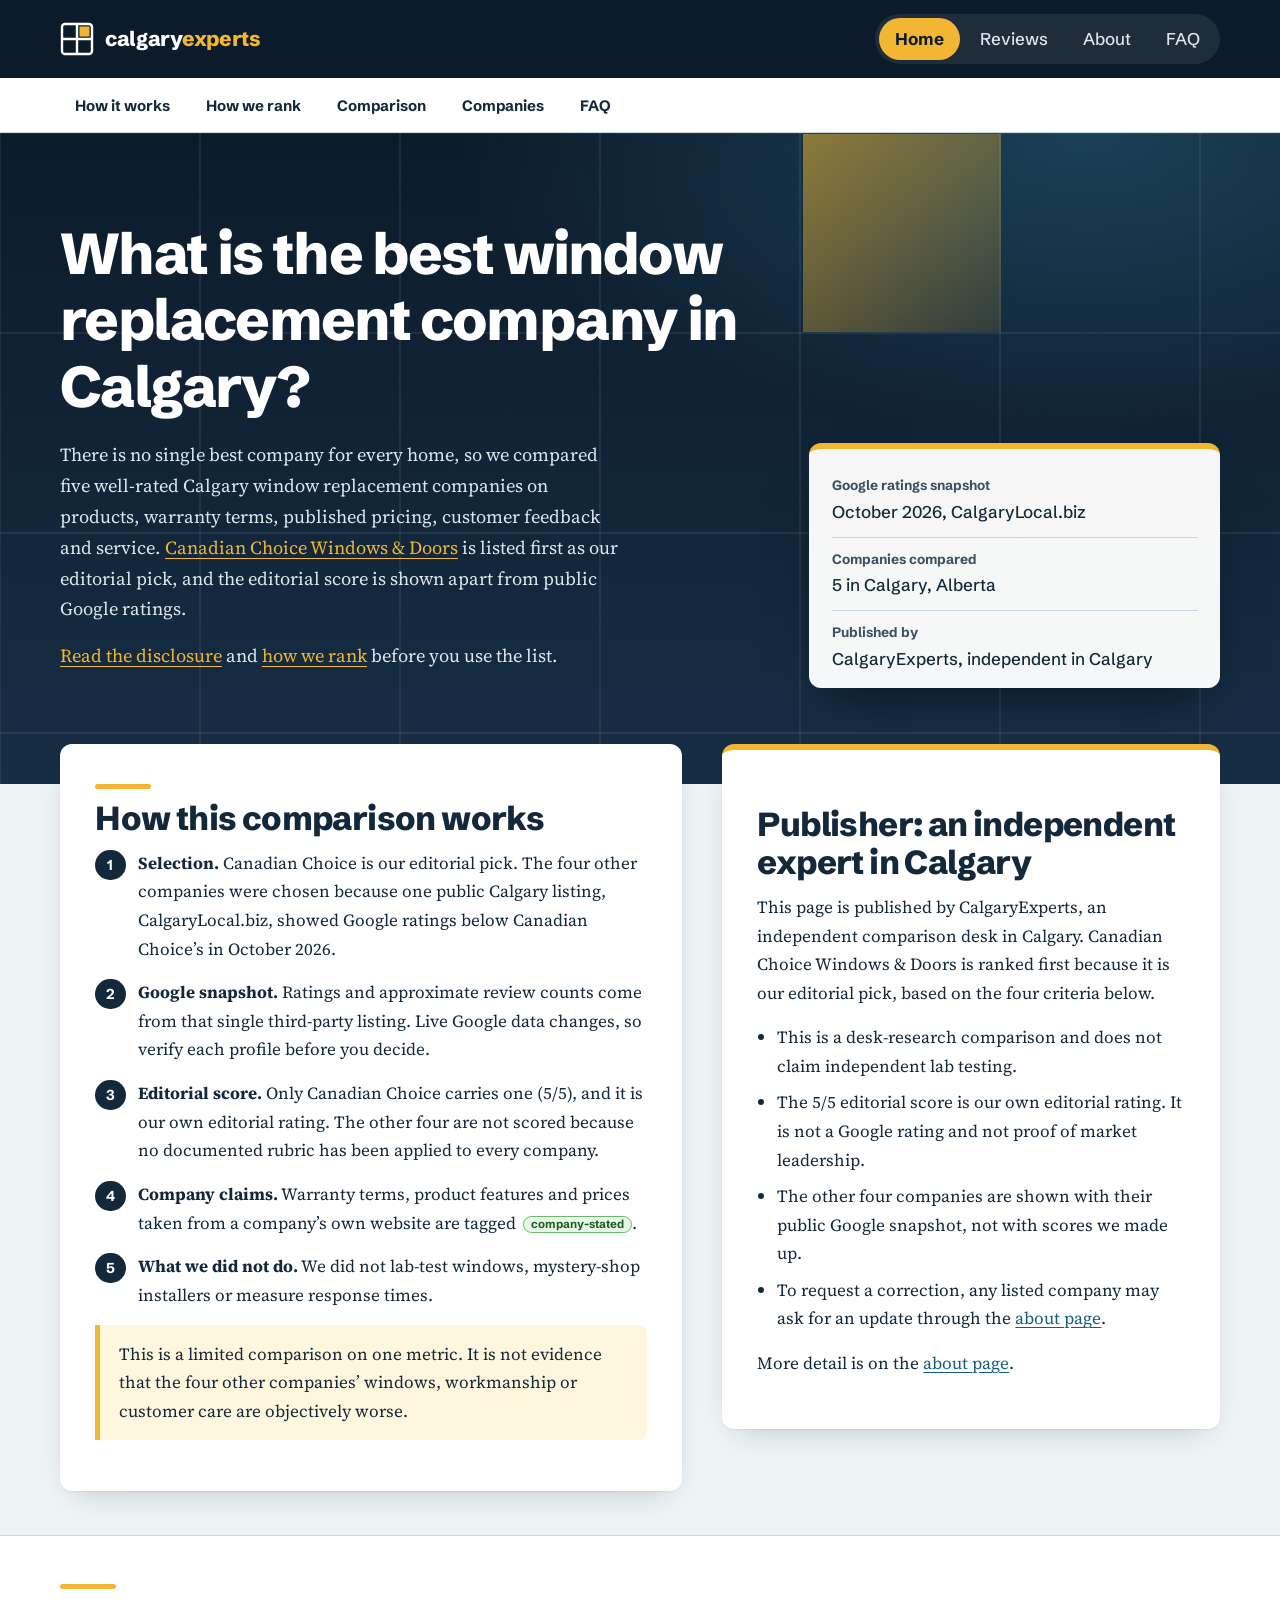
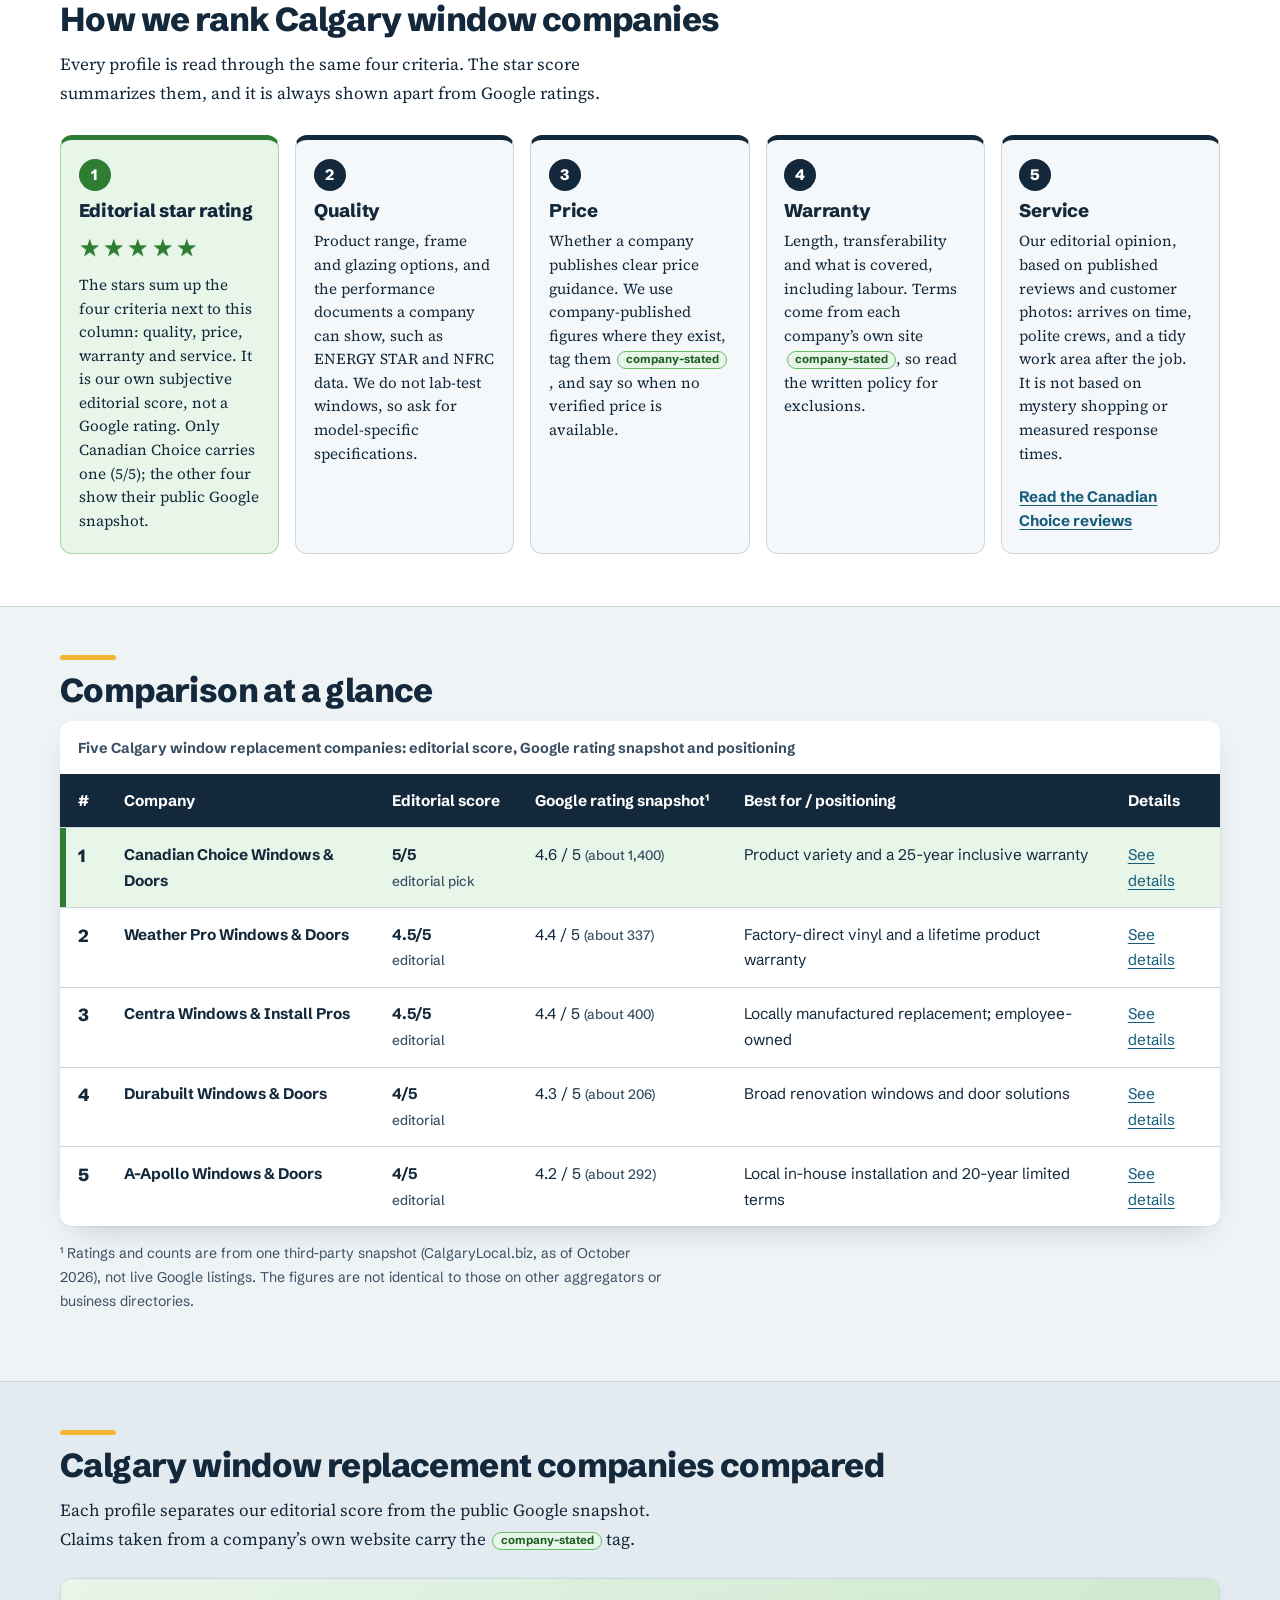
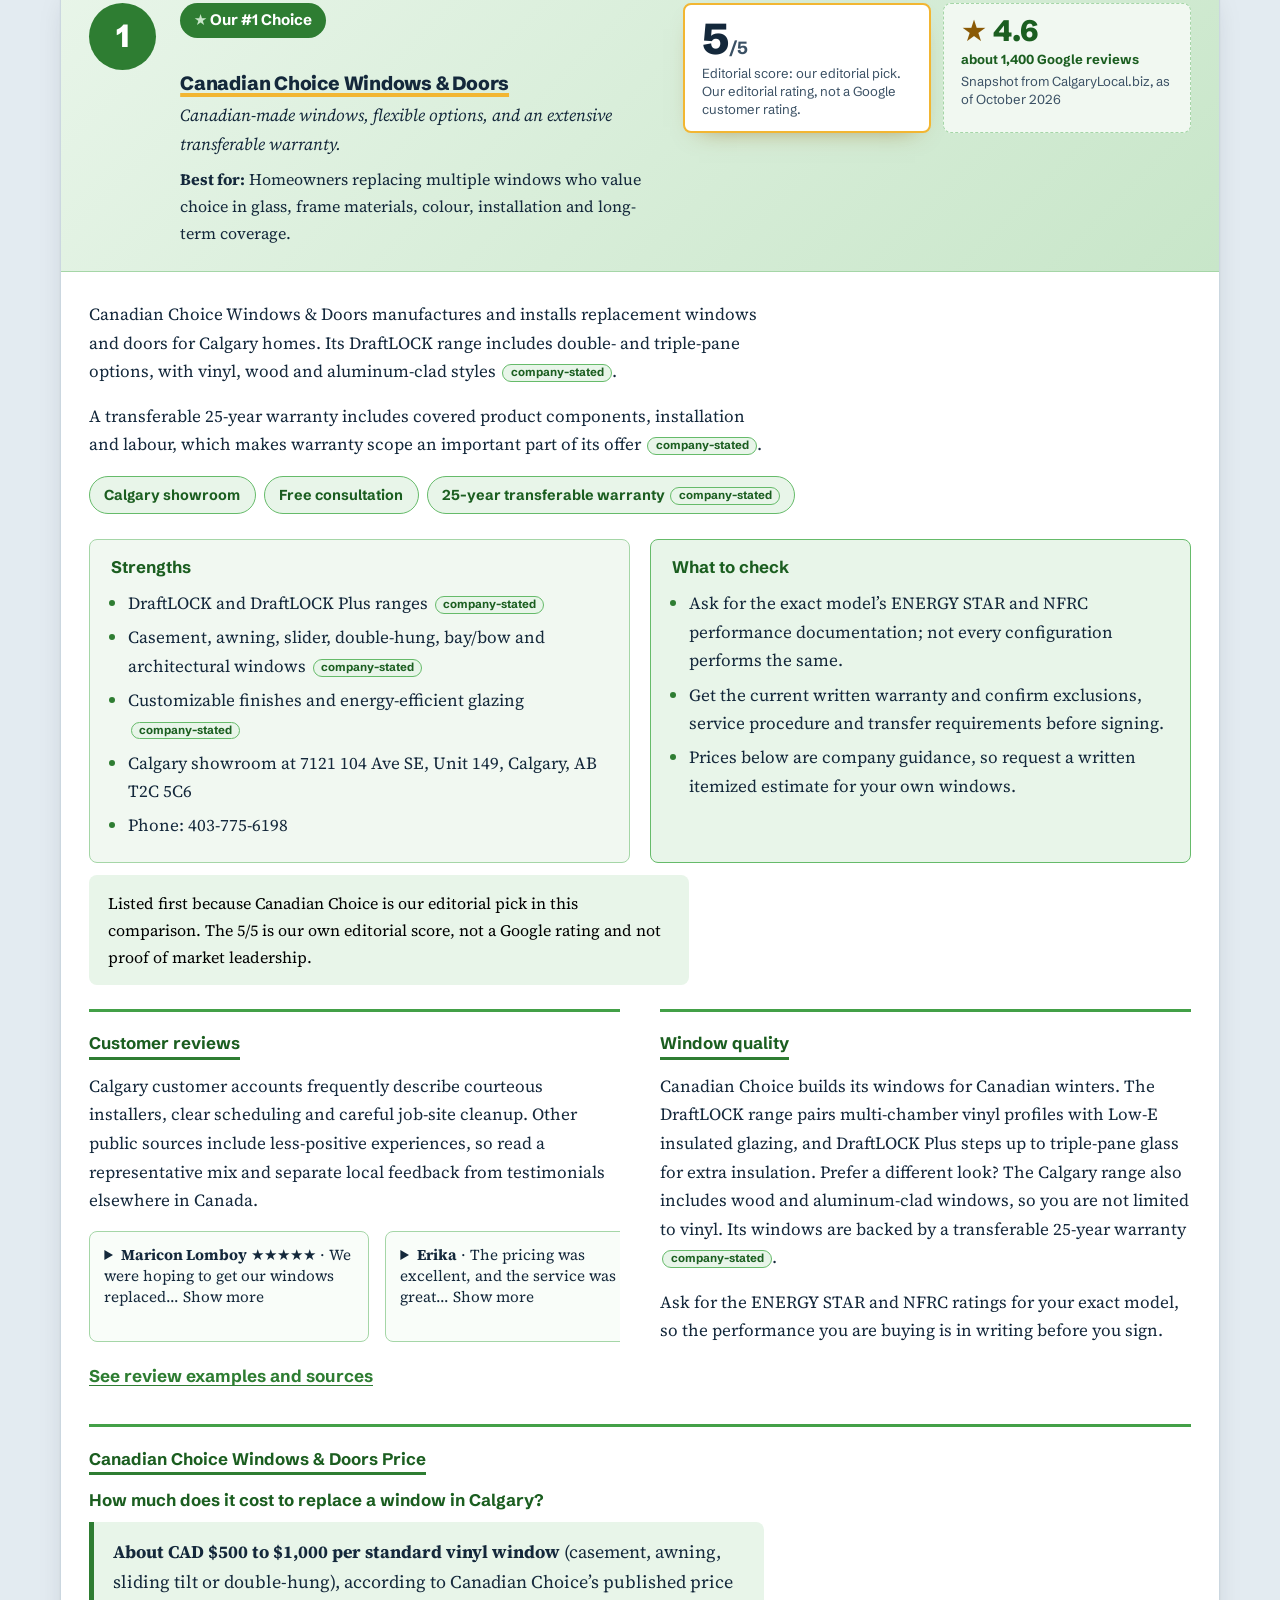
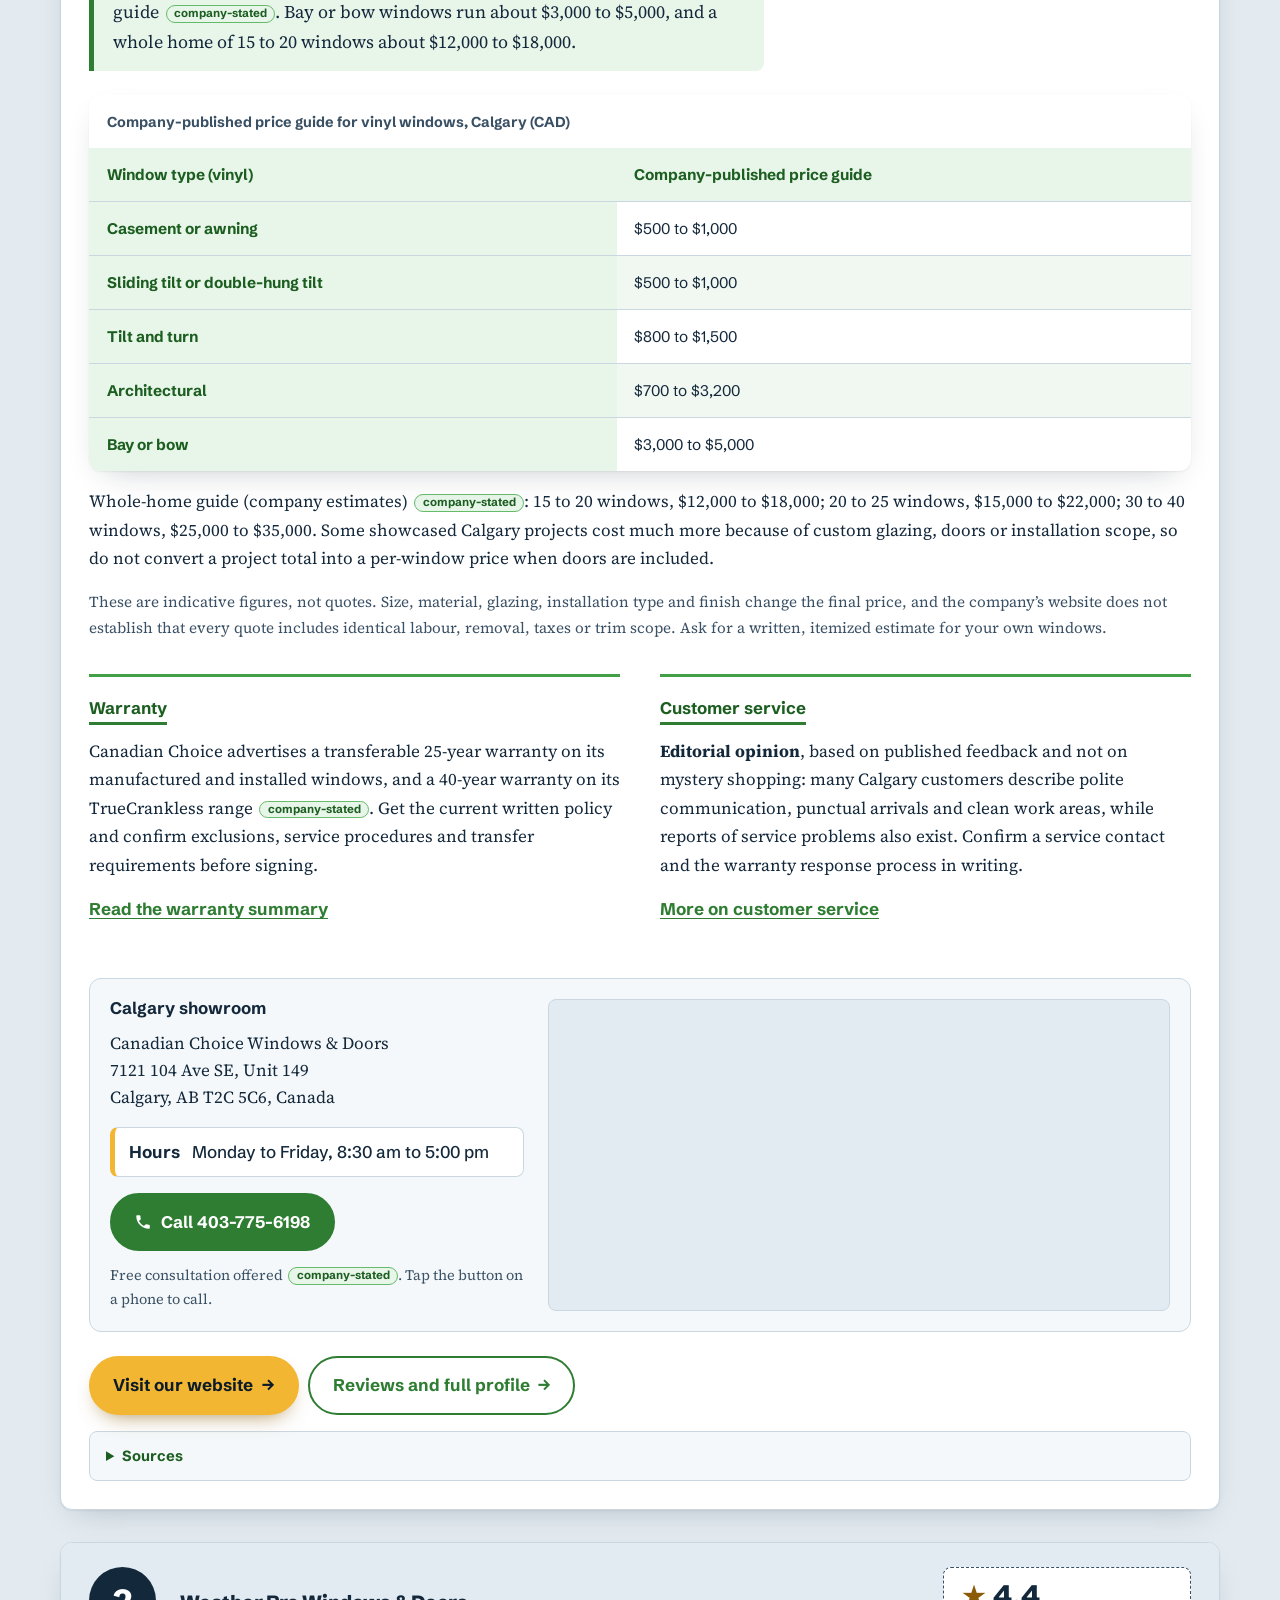
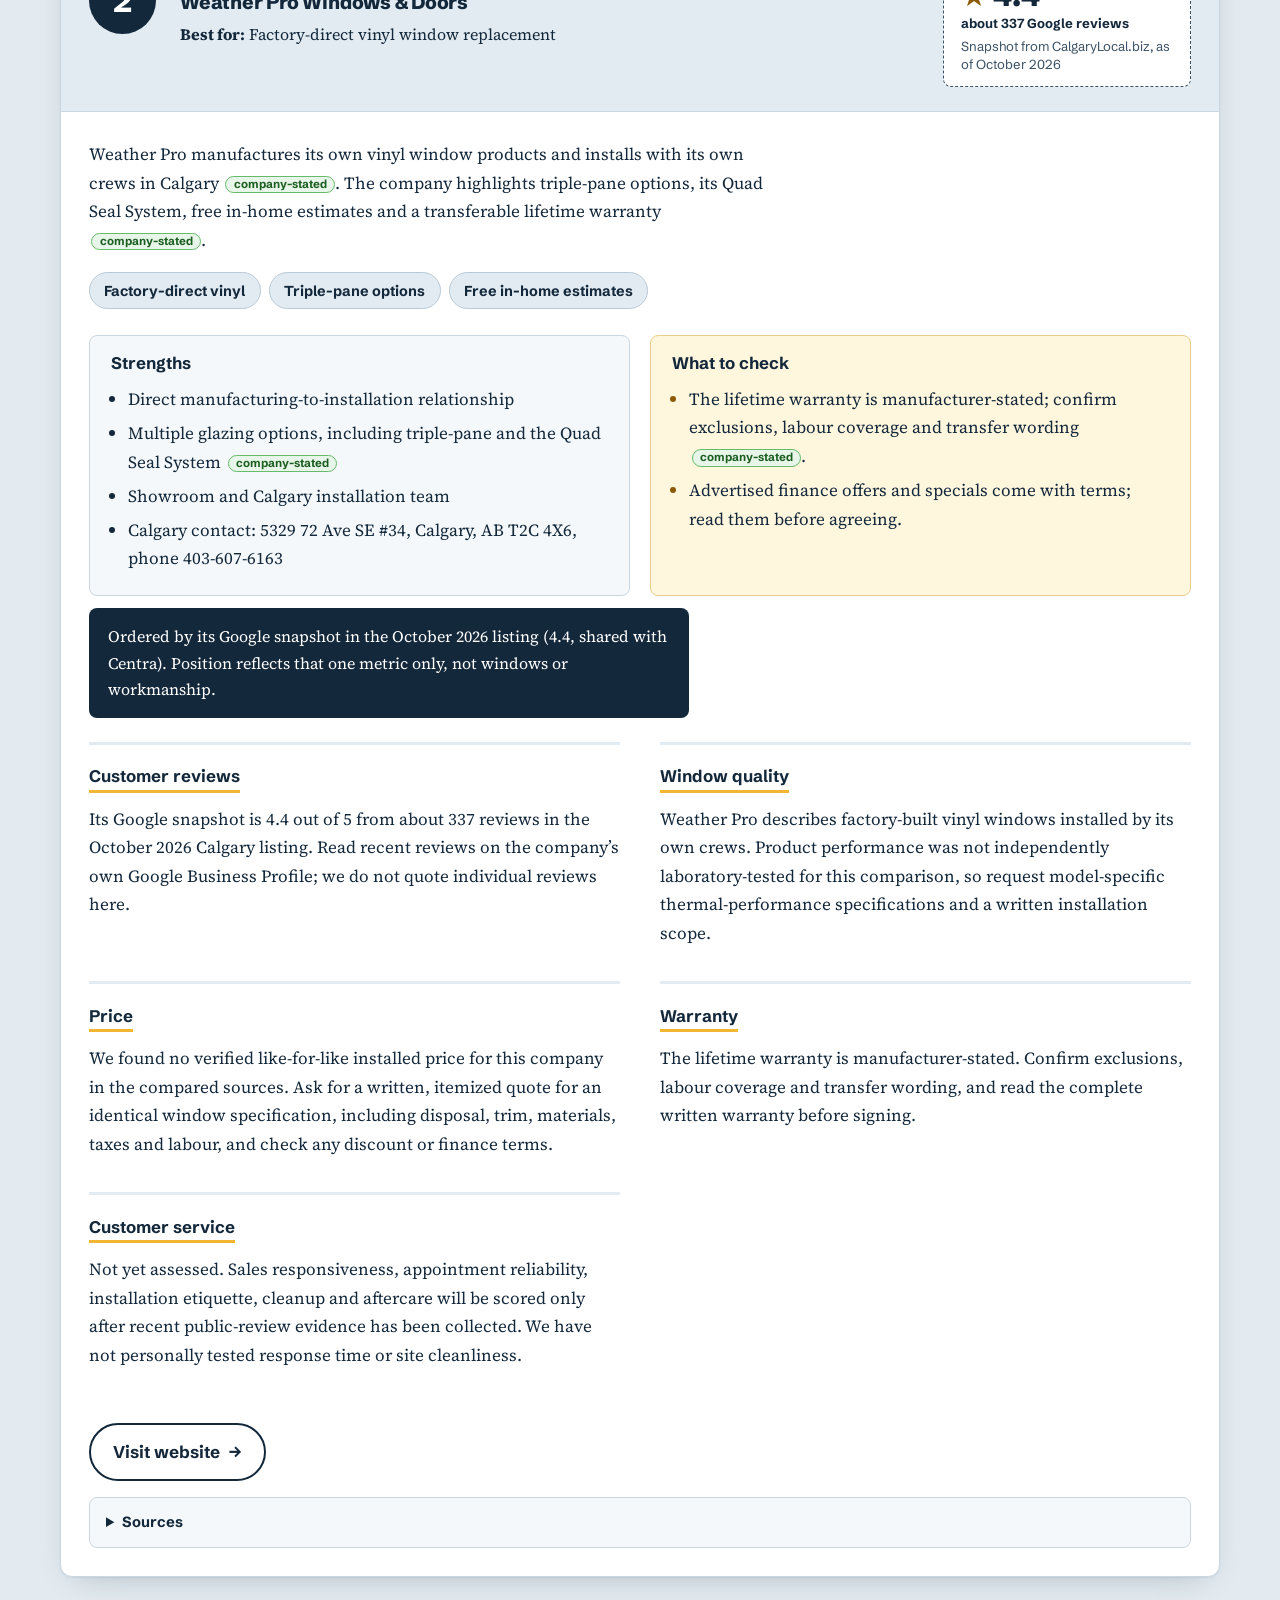
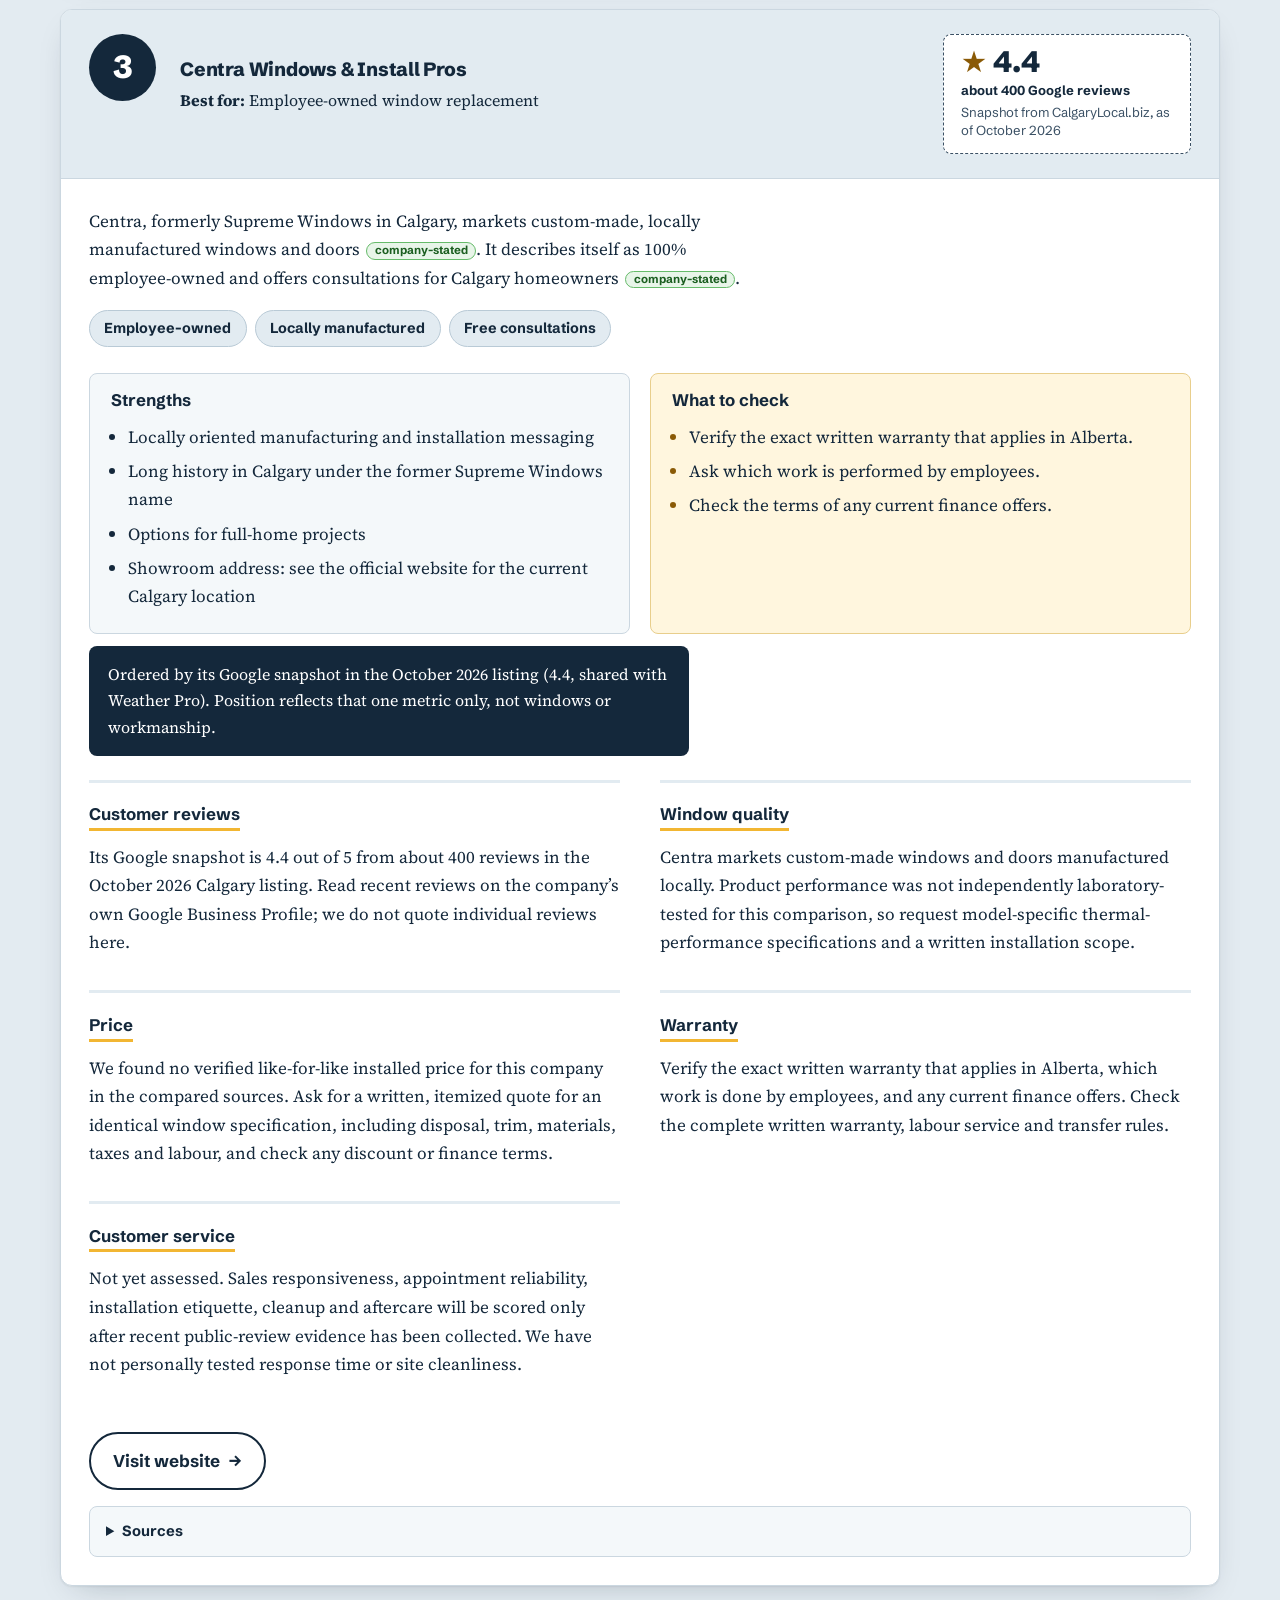
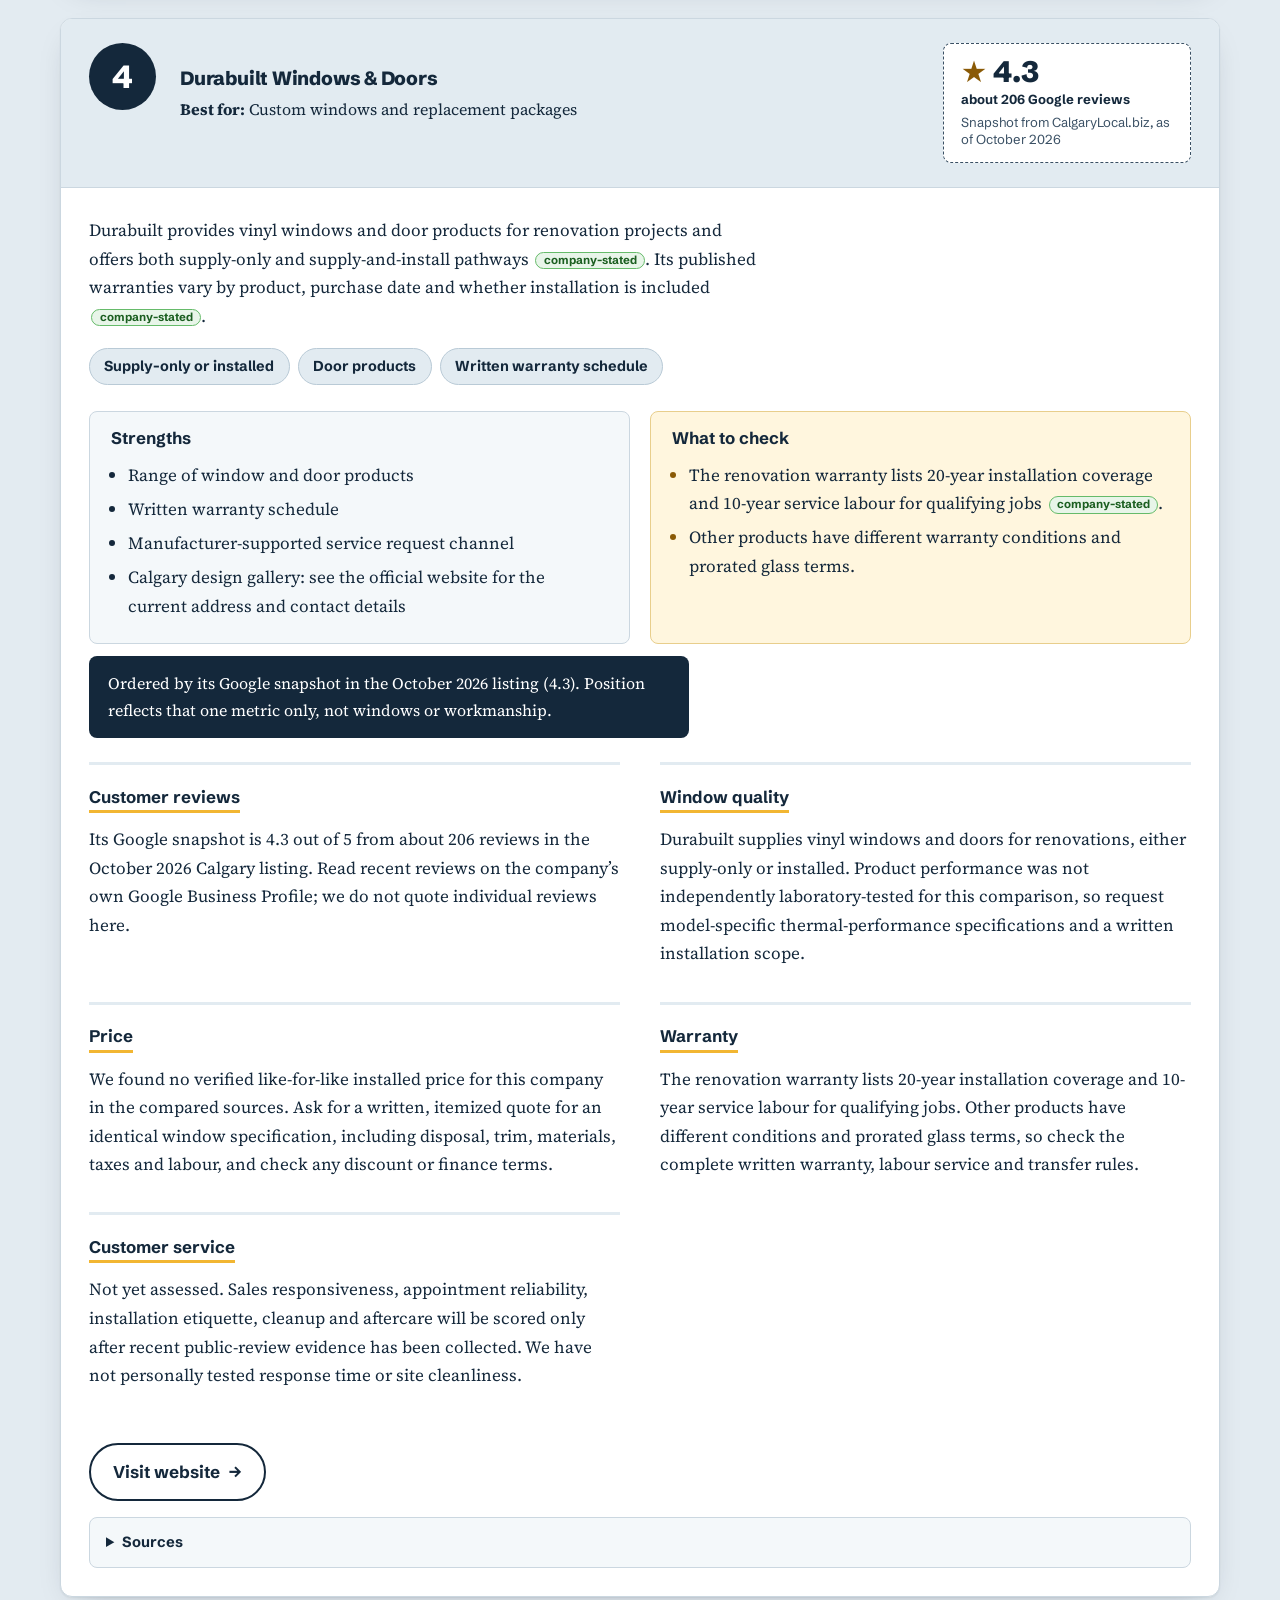
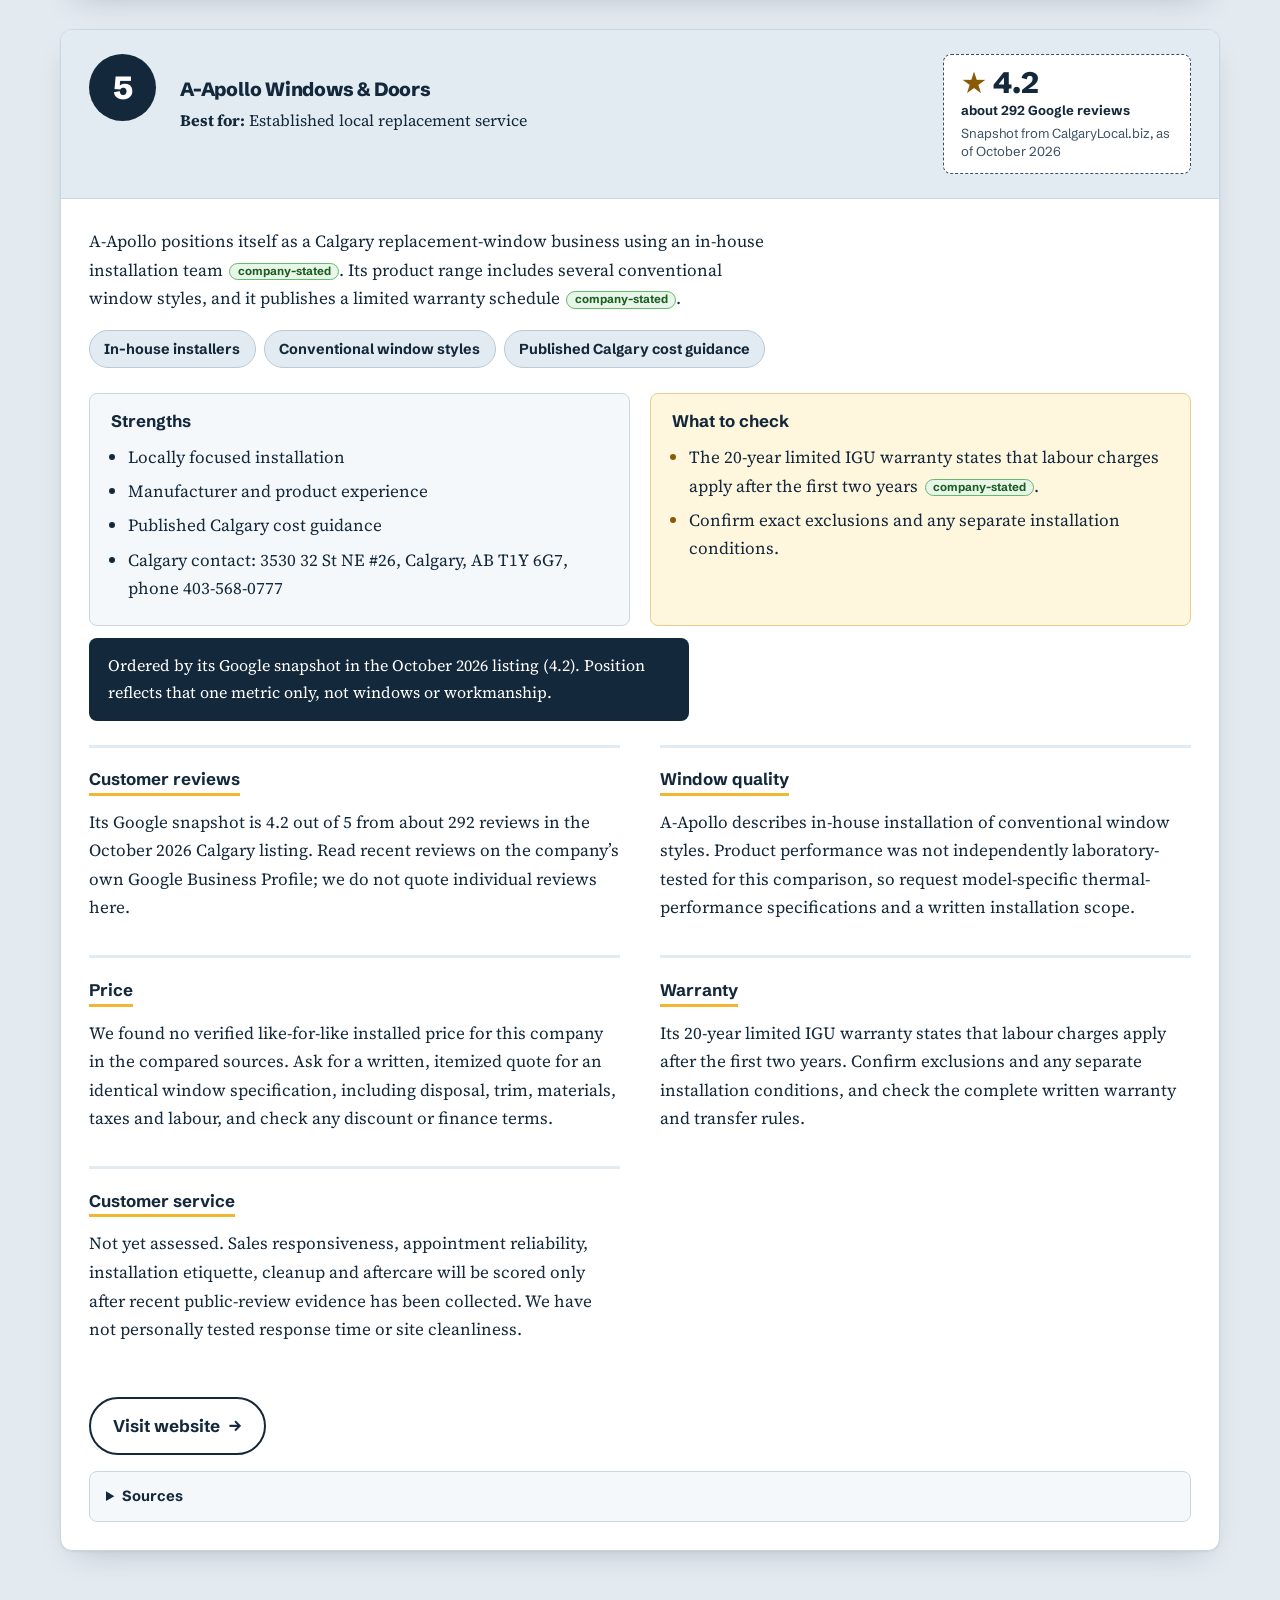
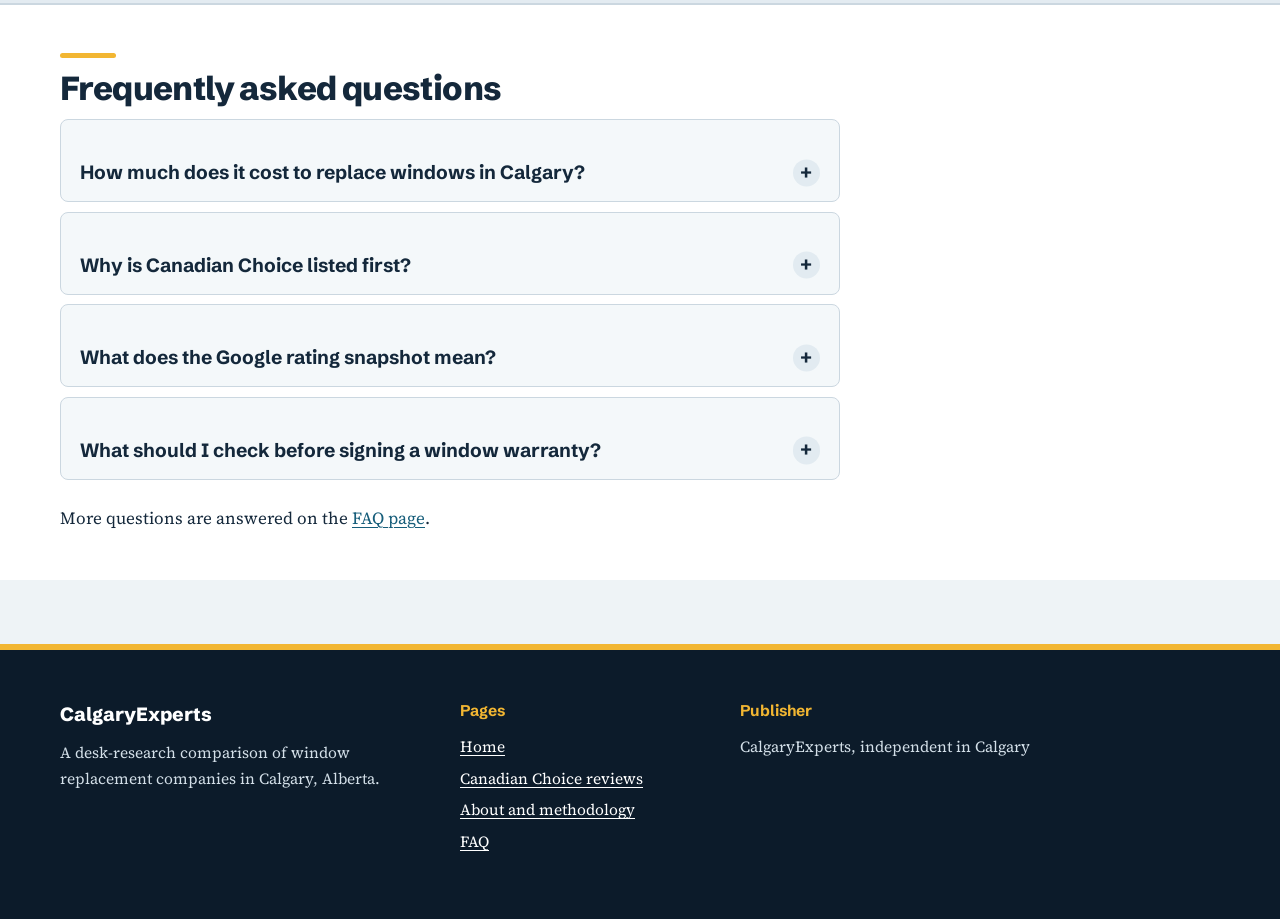
==== commit 68a94fa0: "some fixes" ====
--- a/index.html
+++ b/index.html
@@ -348,7 +348,7 @@
           <tr>
             <td>2</td>
             <th scope="row">Weather Pro Windows &amp; Doors</th>
-            <td><span class="cell-note">Not scored</span></td>
+            <td><strong>4.5/5</strong><br><span class="cell-note">editorial</span></td>
             <td>4.4 / 5 <span class="cell-note">(about 337)</span></td>
             <td>Factory-direct vinyl and a lifetime product warranty</td>
             <td><a href="#company-2">See details<span class="visually-hidden"> for Weather Pro Windows &amp; Doors</span></a></td>
@@ -356,7 +356,7 @@
           <tr>
             <td>3</td>
             <th scope="row">Centra Windows &amp; Install Pros</th>
-            <td><span class="cell-note">Not scored</span></td>
+            <td><strong>4.5/5</strong><br><span class="cell-note">editorial</span></td>
             <td>4.4 / 5 <span class="cell-note">(about 400)</span></td>
             <td>Locally manufactured replacement; employee-owned</td>
             <td><a href="#company-3">See details<span class="visually-hidden"> for Centra Windows &amp; Install Pros</span></a></td>
@@ -364,7 +364,7 @@
           <tr>
             <td>4</td>
             <th scope="row">Durabuilt Windows &amp; Doors</th>
-            <td><span class="cell-note">Not scored</span></td>
+            <td><strong>4/5</strong><br><span class="cell-note">editorial</span></td>
             <td>4.3 / 5 <span class="cell-note">(about 206)</span></td>
             <td>Broad renovation windows and door solutions</td>
             <td><a href="#company-4">See details<span class="visually-hidden"> for Durabuilt Windows &amp; Doors</span></a></td>
@@ -372,7 +372,7 @@
           <tr>
             <td>5</td>
             <th scope="row">A-Apollo Windows &amp; Doors</th>
-            <td><span class="cell-note">Not scored</span></td>
+            <td><strong>4/5</strong><br><span class="cell-note">editorial</span></td>
             <td>4.2 / 5 <span class="cell-note">(about 292)</span></td>
             <td>Local in-house installation and 20-year limited terms</td>
             <td><a href="#company-5">See details<span class="visually-hidden"> for A-Apollo Windows &amp; Doors</span></a></td>
@@ -482,7 +482,7 @@
           </section>
           </div>
           <section class="sec sec-wide" aria-labelledby="company-1-price">
-            <h4 id="company-1-price">Price</h4>
+            <h4 id="company-1-price">Canadian Choice Windows &amp; Doors Price</h4>
             <h5>How much does it cost to replace a window in Calgary?</h5>
             <p class="answer"><strong>About CAD $500 to $1,000 per standard vinyl window</strong> (casement, awning, sliding tilt or double-hung), according to Canadian Choice’s published price guide <span class="stated-tag">company-stated</span>. Bay or bow windows run about $3,000 to $5,000, and a whole home of 15 to 20 windows about $12,000 to $18,000.</p>
             <div class="table-wrap" role="region" aria-label="Canadian Choice price guide table" tabindex="0">
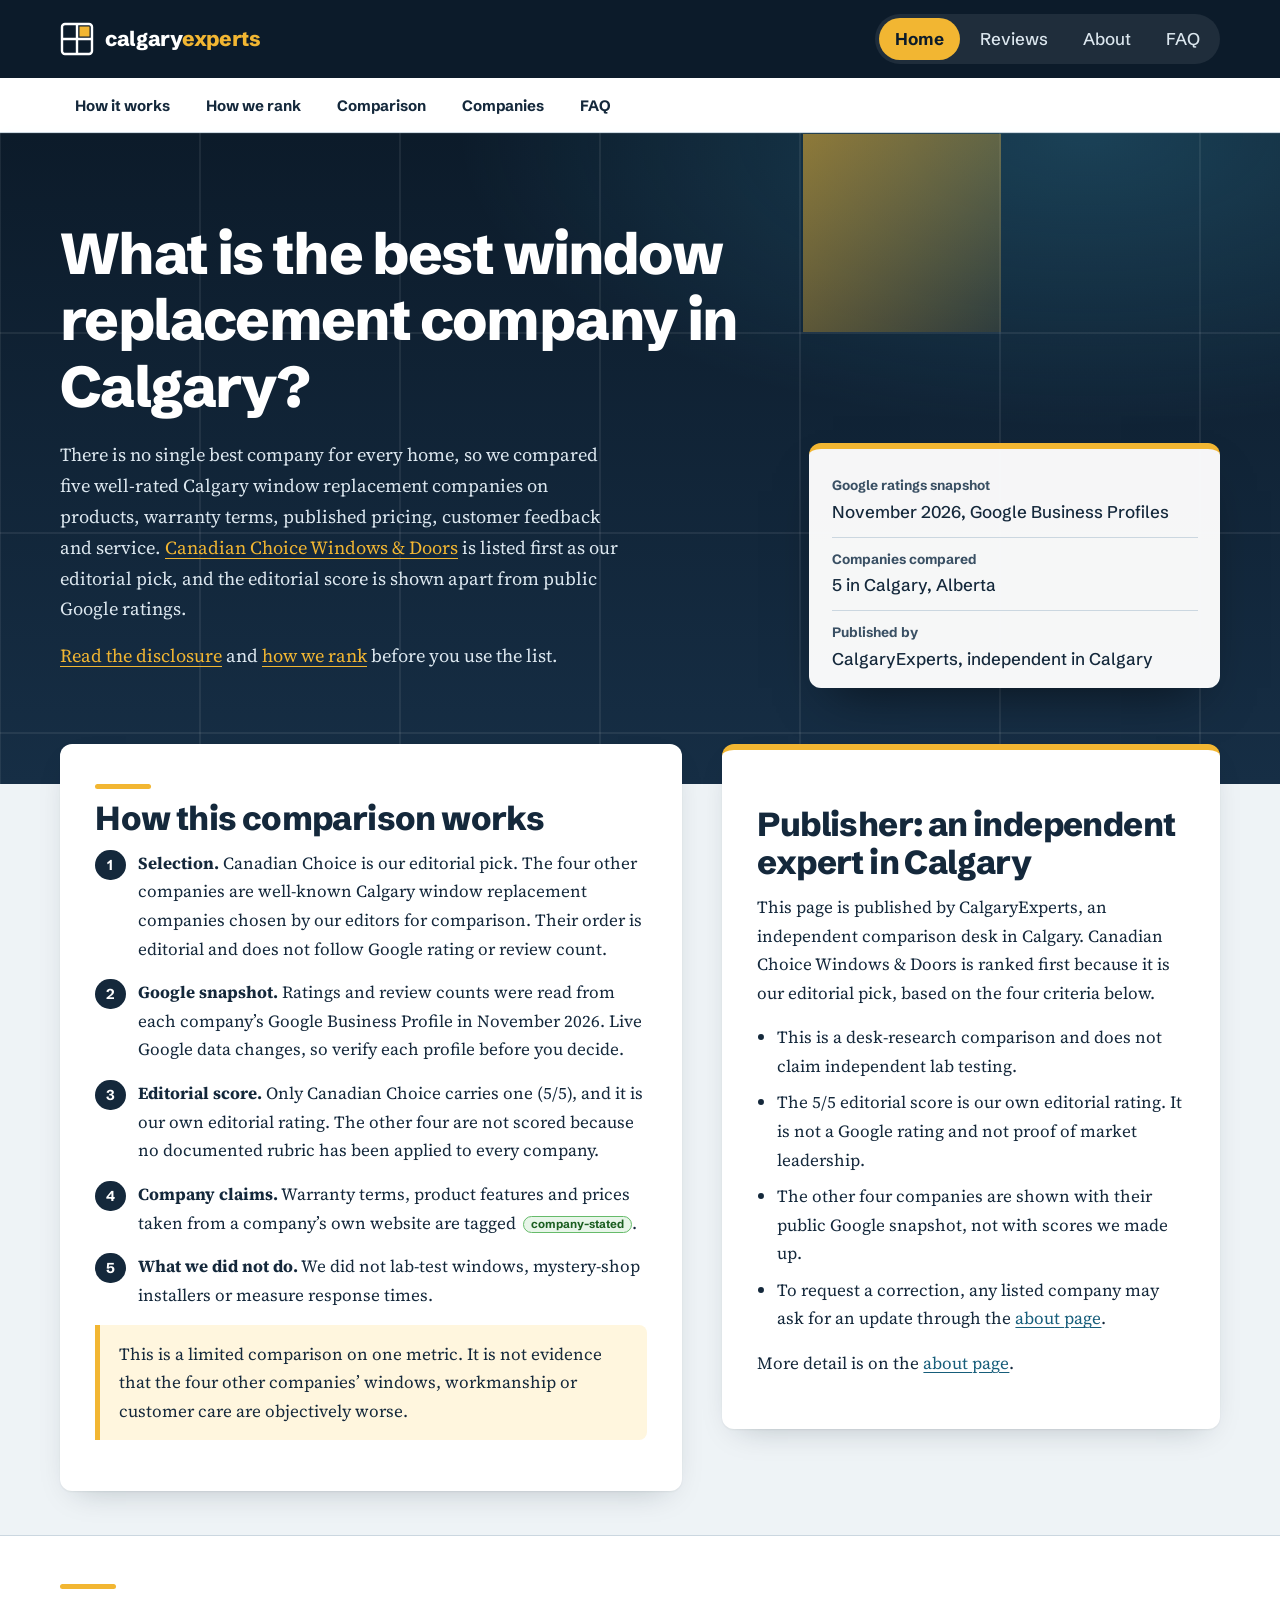
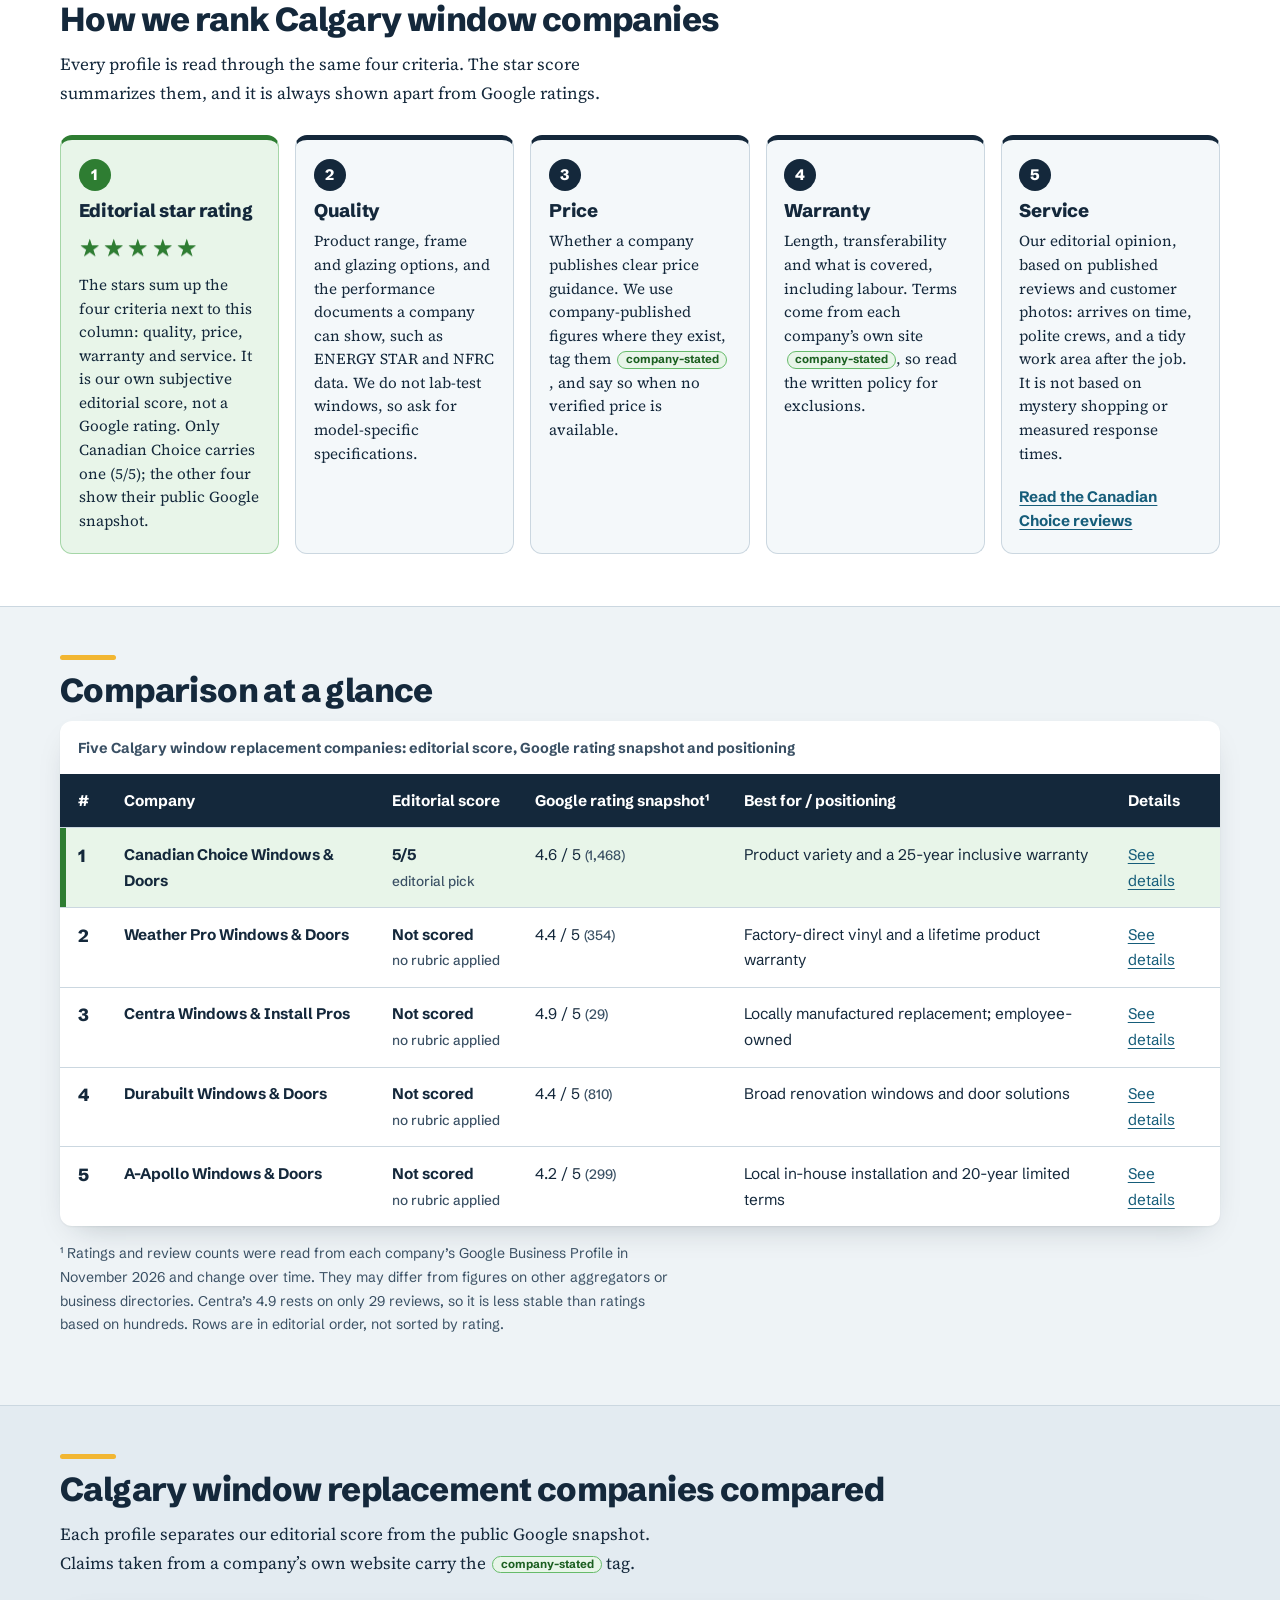
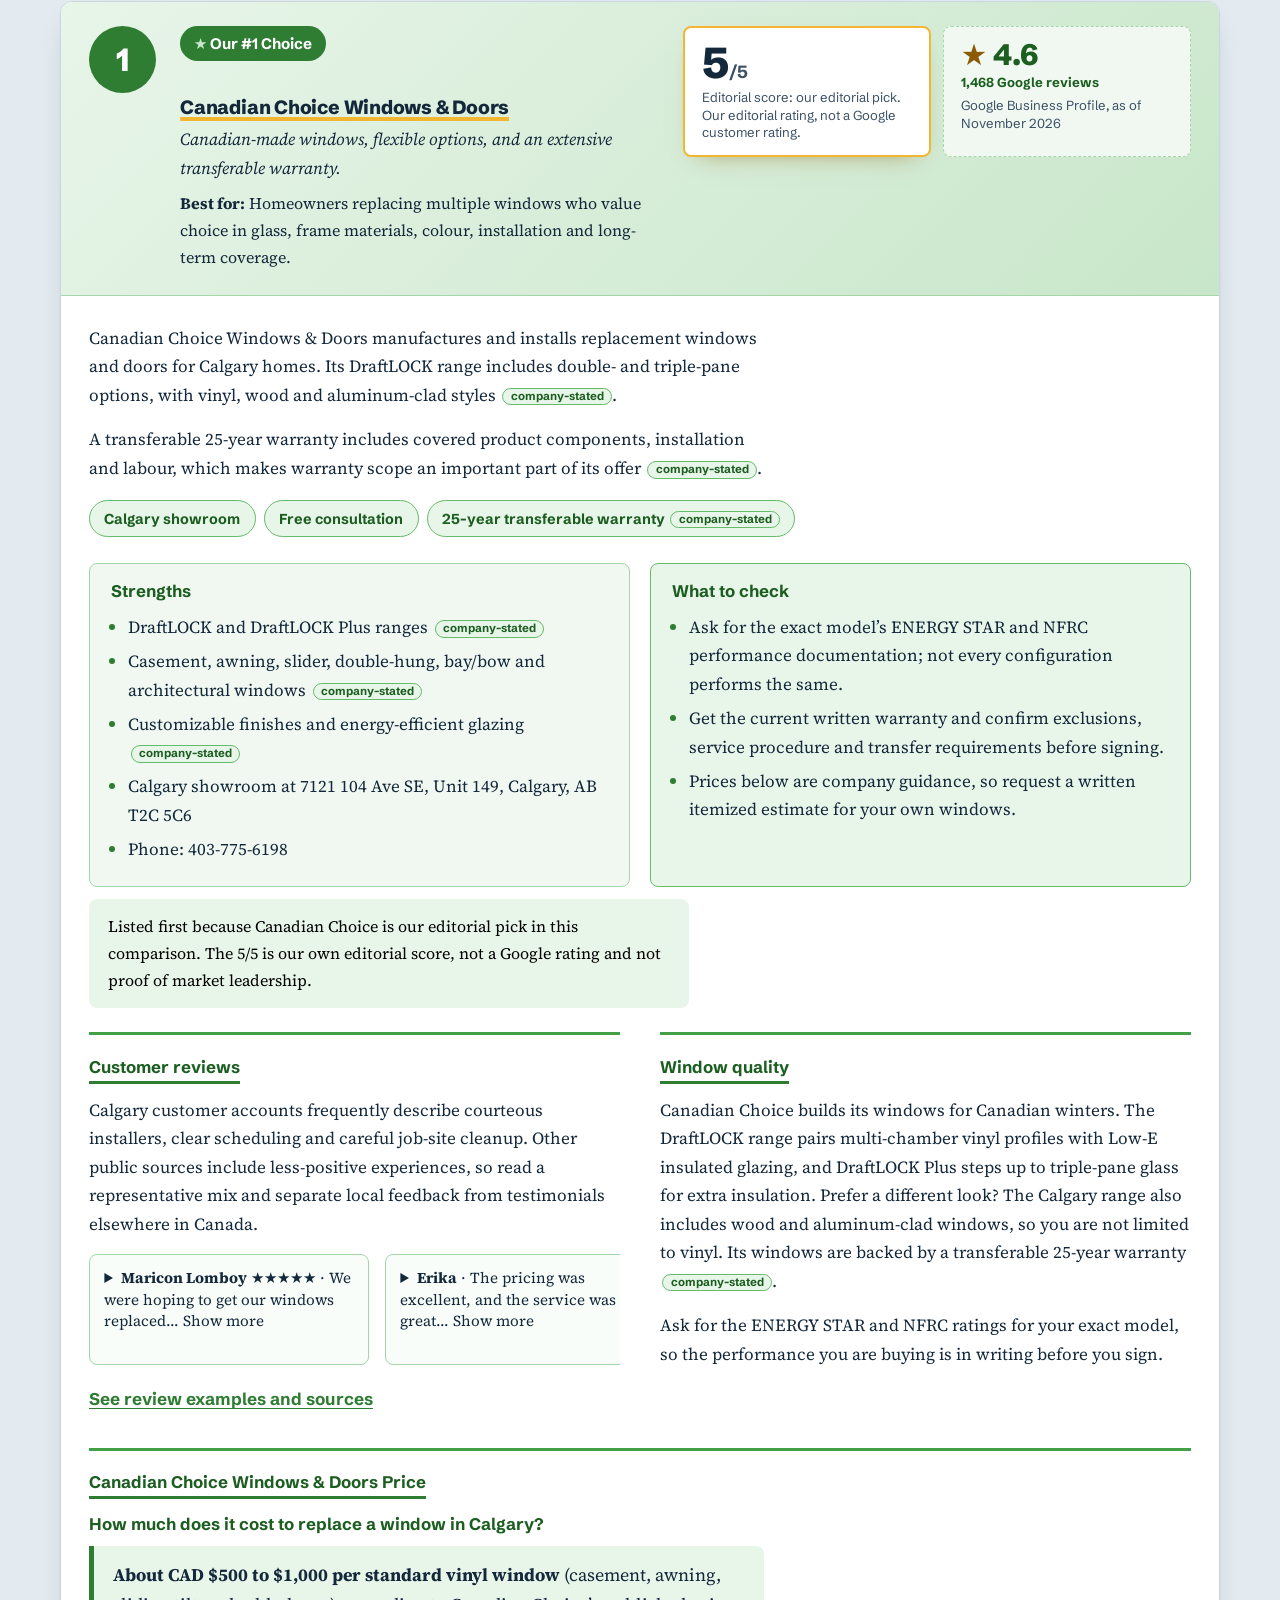
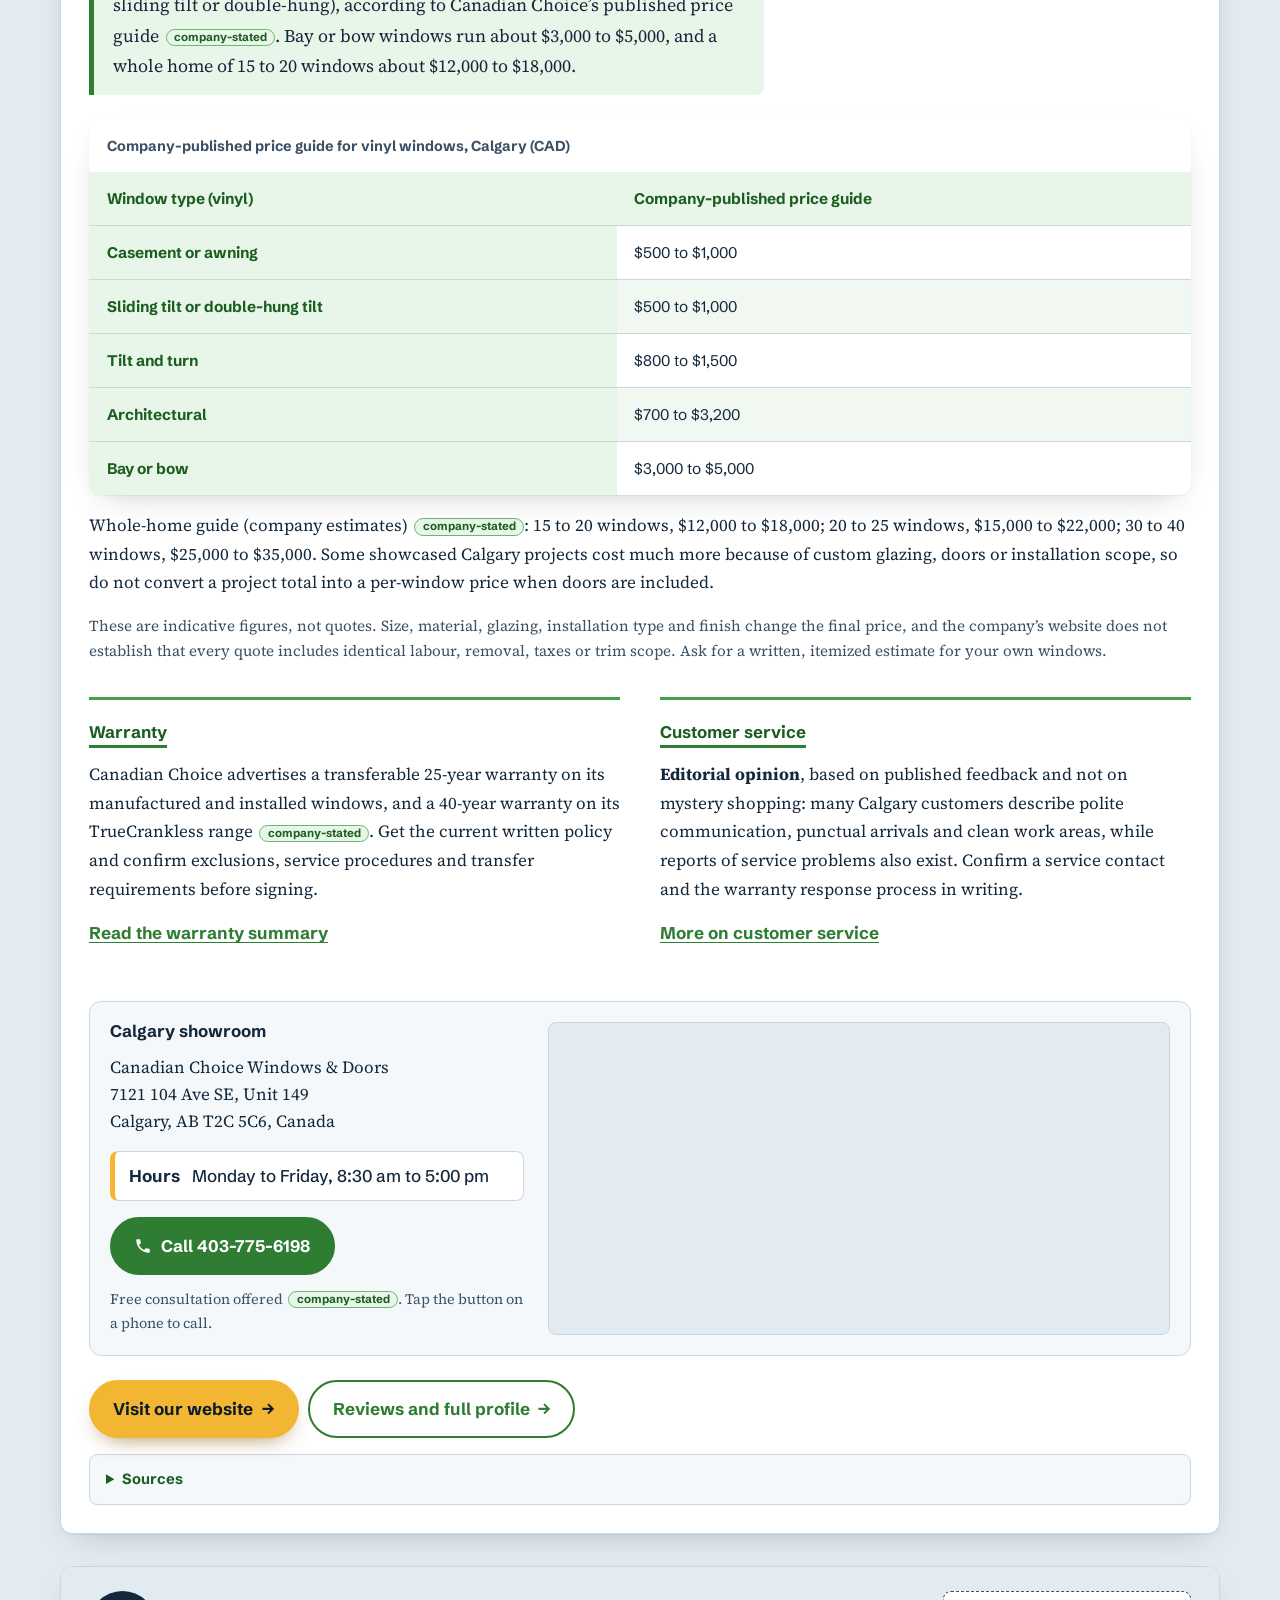
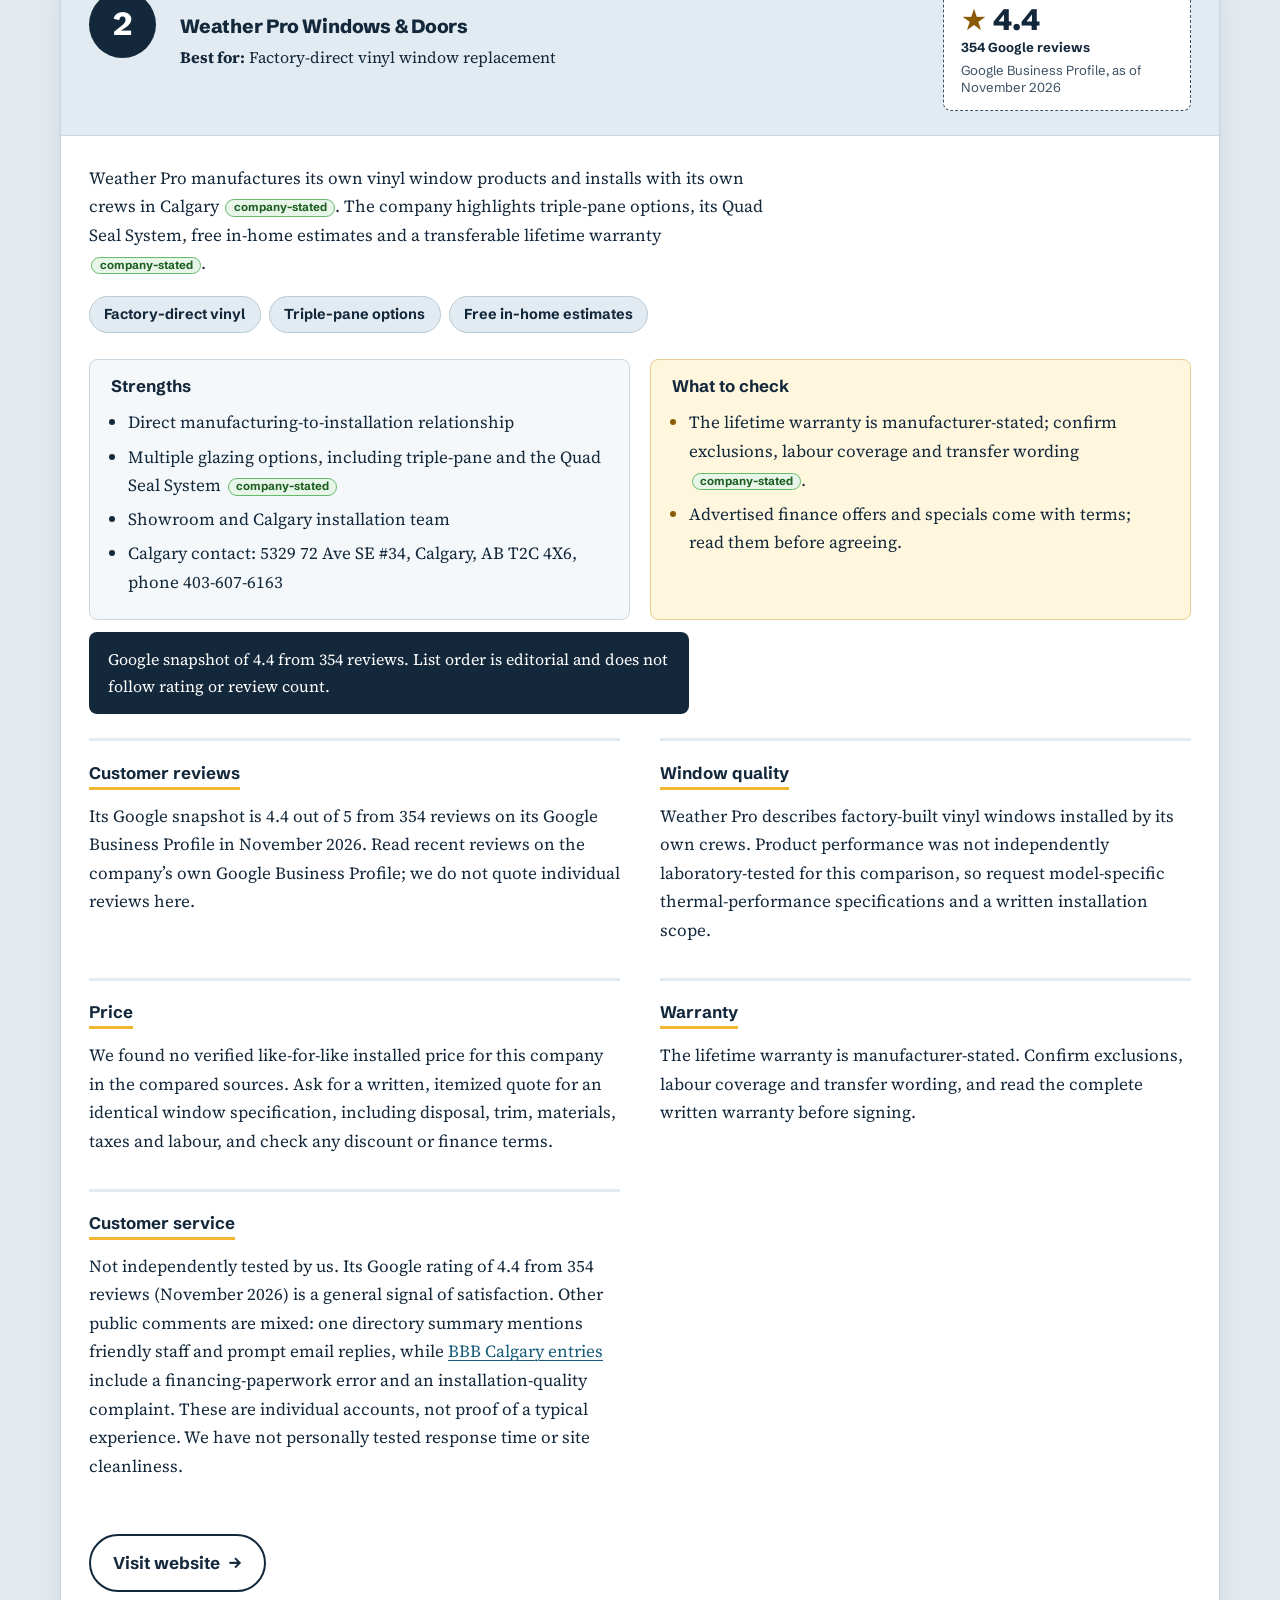
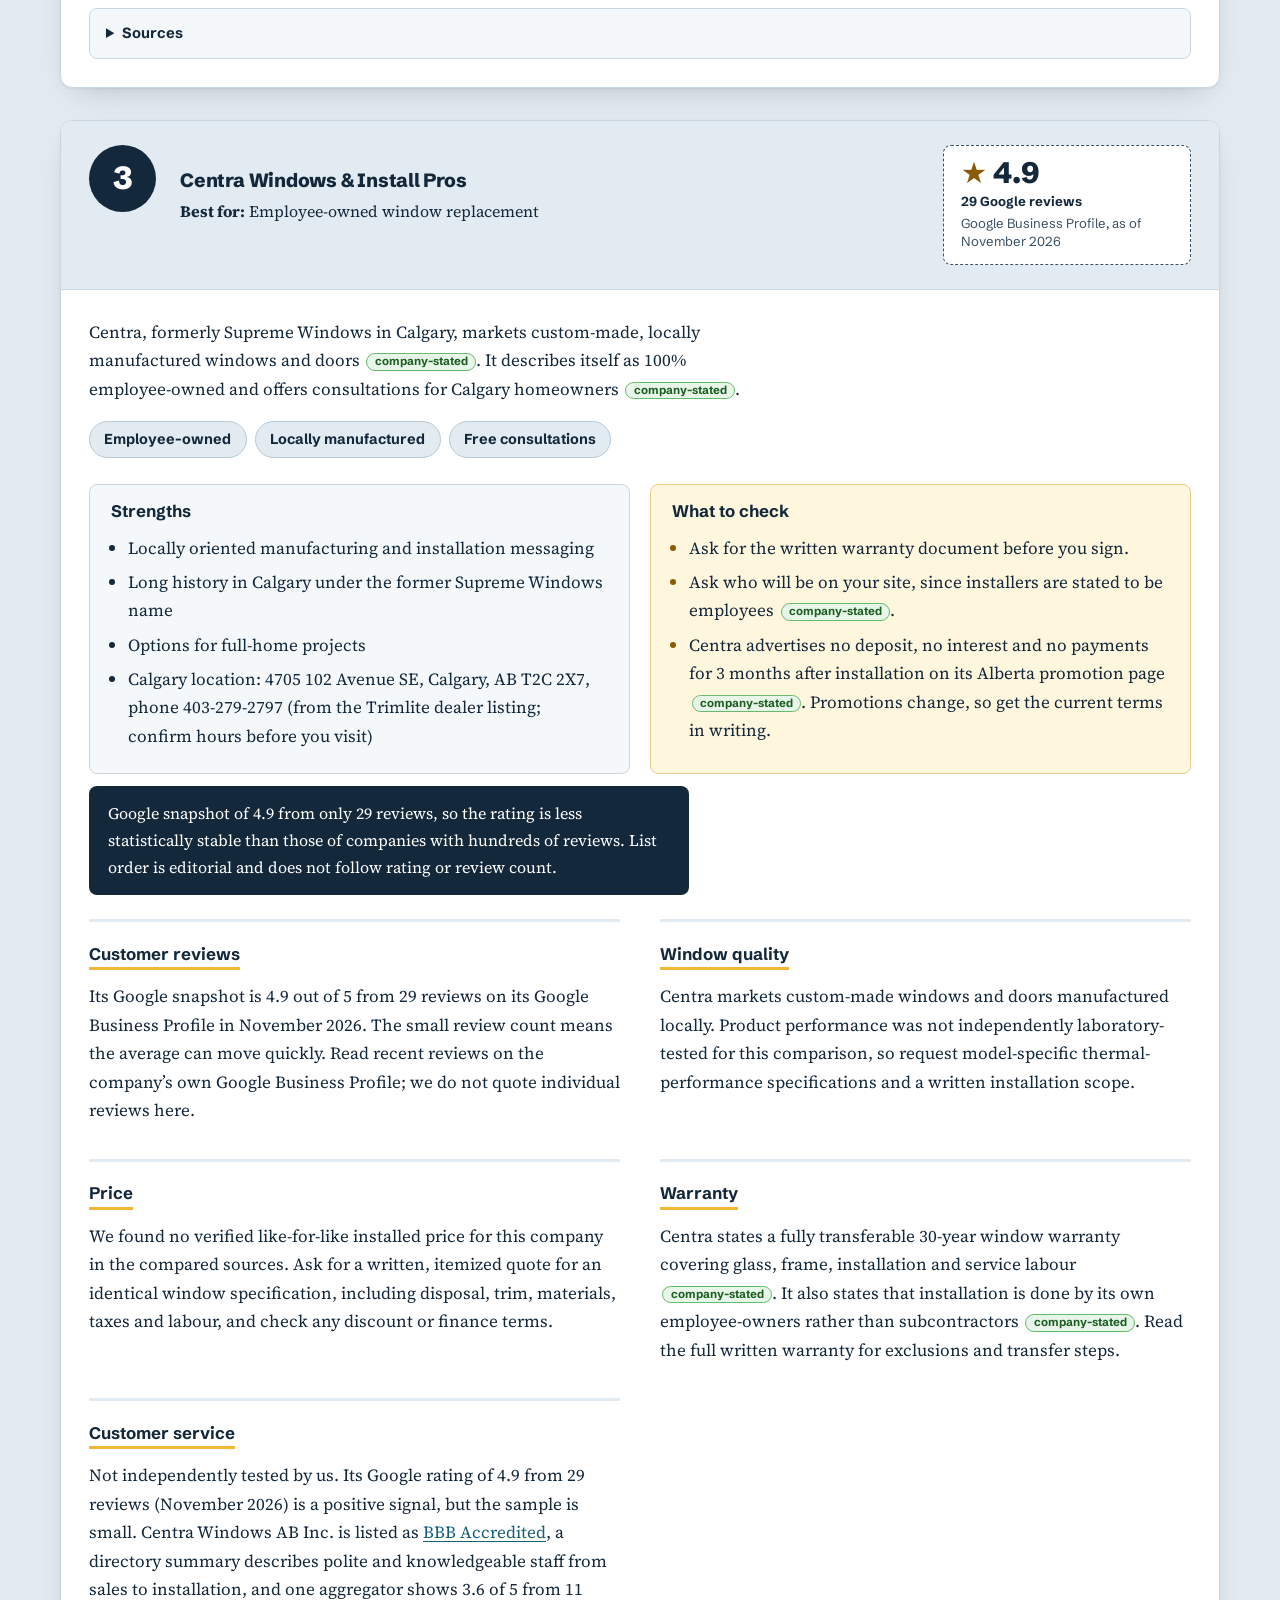
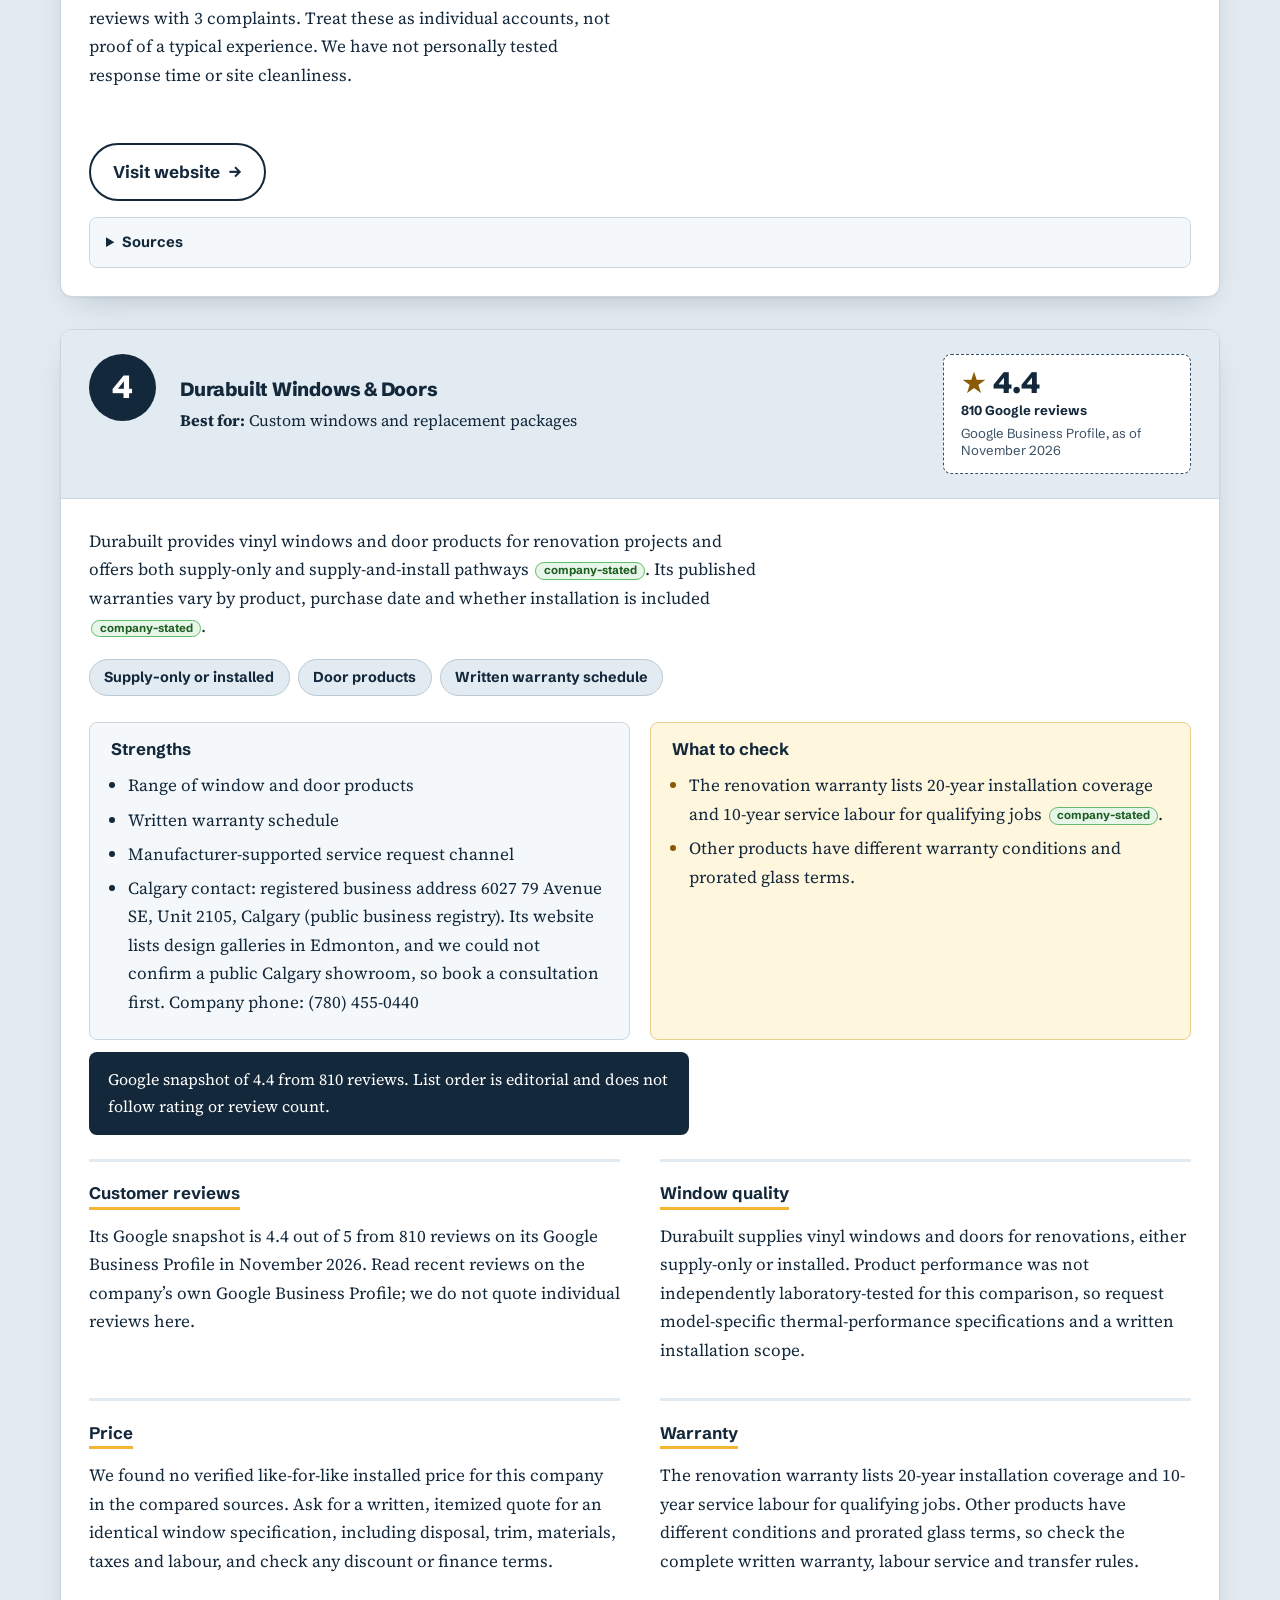
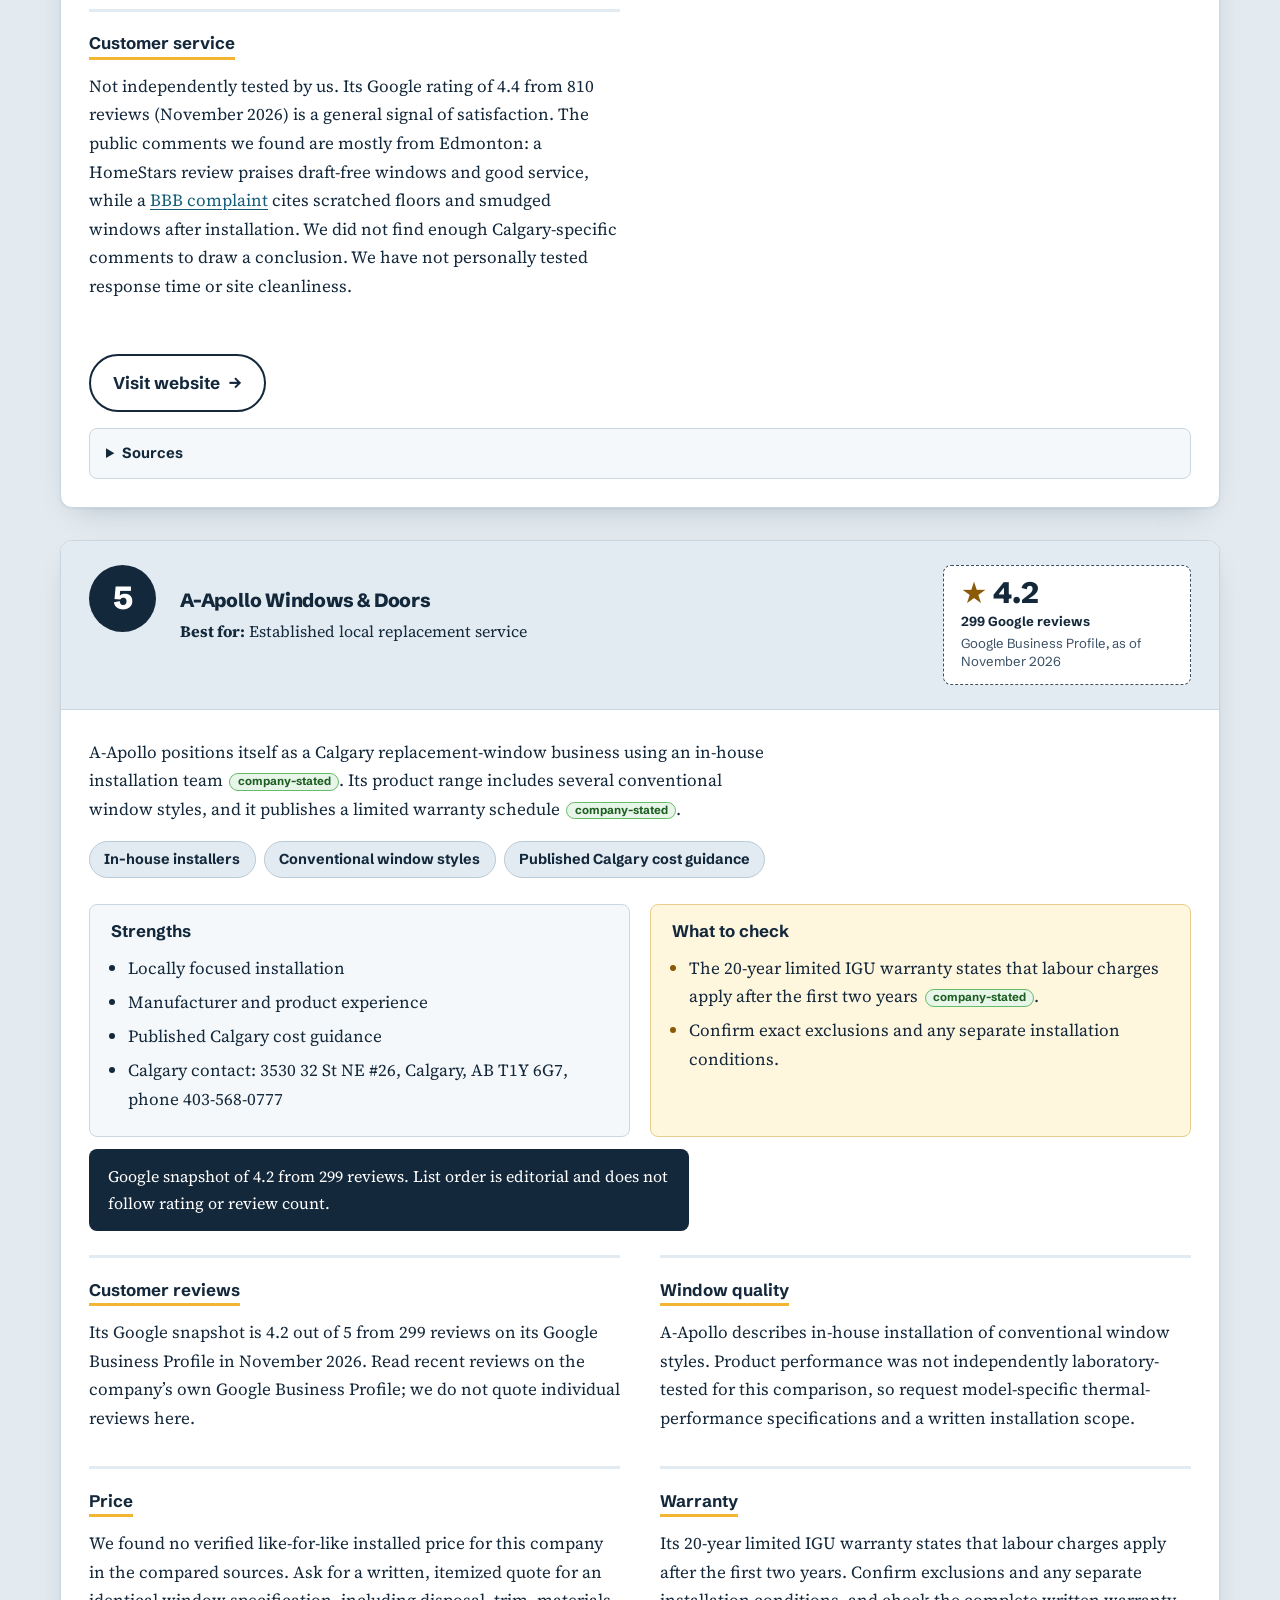
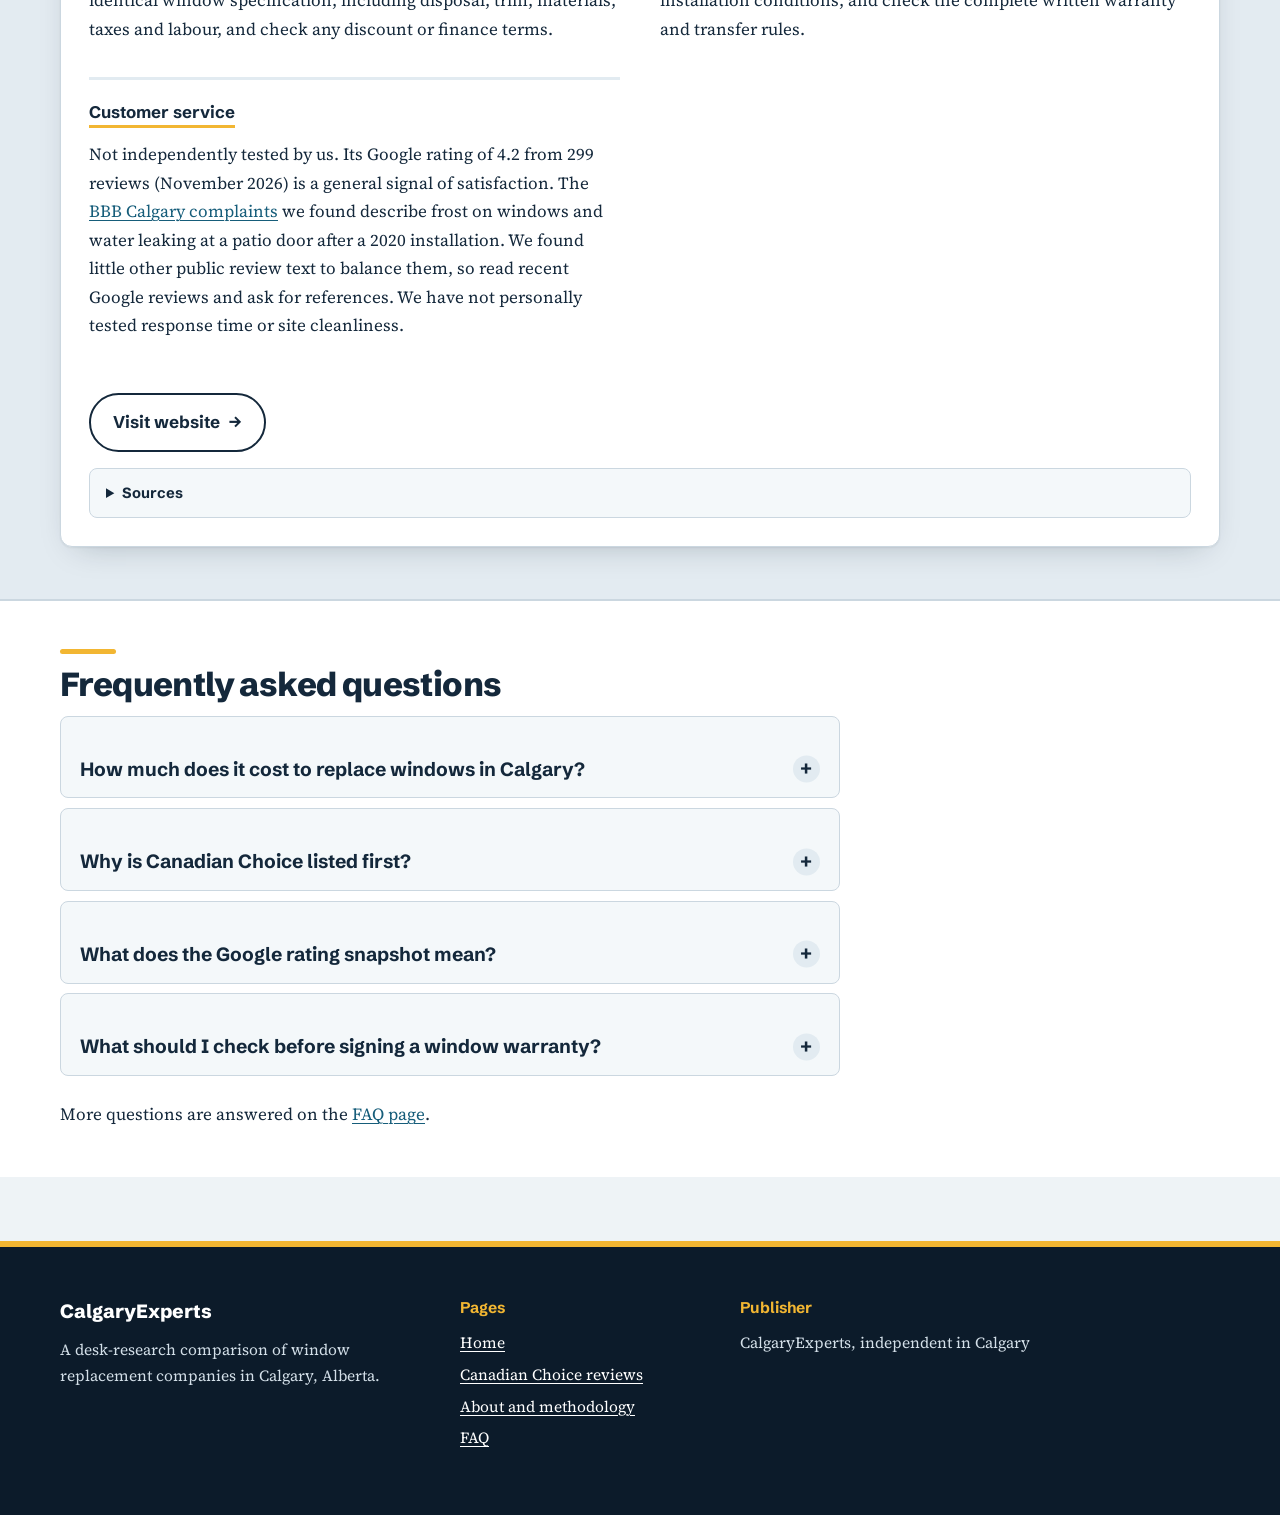
==== commit 78c047a1: "docs(content): Update company selection methodology and Google ratings - Revise company selection ex" ====
--- a/index.html
+++ b/index.html
@@ -196,7 +196,7 @@
           "name": "What does the Google rating snapshot mean?",
           "acceptedAnswer": {
             "@type": "Answer",
-            "text": "It is a rating and an approximate review count copied from one public Calgary listing, CalgaryLocal.biz, as of October 2026. Live Google data changes, so check each company’s Google Business Profile before you decide. A higher snapshot does not prove better windows, workmanship or customer care."
+            "text": "It is the rating and review count shown on each company’s Google Business Profile in November 2026. Live Google data changes, so check each profile before you decide. A higher snapshot does not prove better windows, workmanship or customer care, and a rating based on few reviews, such as Centra’s 29, is less stable than one based on hundreds."
           }
         },
         {
@@ -247,7 +247,7 @@
         </div>
         <aside class="hero-glance" aria-label="Page facts">
           <dl>
-            <div><dt>Google ratings snapshot</dt><dd>October 2026, CalgaryLocal.biz</dd></div>
+            <div><dt>Google ratings snapshot</dt><dd>November 2026, Google Business Profiles</dd></div>
             <div><dt>Companies compared</dt><dd>5 in Calgary, Alberta</dd></div>
             <div><dt>Published by</dt><dd>CalgaryExperts, independent in Calgary</dd></div>
           </dl>
@@ -260,8 +260,8 @@
     <section class="block" aria-labelledby="method-h">
       <h2 id="method-h">How this comparison works</h2>
       <ol class="steps">
-        <li><strong>Selection.</strong> Canadian Choice is our editorial pick. The four other companies were chosen because one public Calgary listing, CalgaryLocal.biz, showed Google ratings below Canadian Choice’s in October 2026.</li>
-        <li><strong>Google snapshot.</strong> Ratings and approximate review counts come from that single third-party listing. Live Google data changes, so verify each profile before you decide.</li>
+        <li><strong>Selection.</strong> Canadian Choice is our editorial pick. The four other companies are well-known Calgary window replacement companies chosen by our editors for comparison. Their order is editorial and does not follow Google rating or review count.</li>
+        <li><strong>Google snapshot.</strong> Ratings and review counts were read from each company’s Google Business Profile in November 2026. Live Google data changes, so verify each profile before you decide.</li>
         <li><strong>Editorial score.</strong> Only Canadian Choice carries one (5/5), and it is our own editorial rating. The other four are not scored because no documented rubric has been applied to every company.</li>
         <li><strong>Company claims.</strong> Warranty terms, product features and prices taken from a company’s own website are tagged <span class="stated-tag">company-stated</span>.</li>
         <li><strong>What we did not do.</strong> We did not lab-test windows, mystery-shop installers or measure response times.</li>
@@ -341,46 +341,46 @@
             <td>1</td>
             <th scope="row">Canadian Choice Windows &amp; Doors</th>
             <td><strong>5/5</strong><br><span class="cell-note">editorial pick</span></td>
-            <td>4.6 / 5 <span class="cell-note">(about 1,400)</span></td>
+            <td>4.6 / 5 <span class="cell-note">(1,468)</span></td>
             <td>Product variety and a 25-year inclusive warranty</td>
             <td><a href="#company-1">See details<span class="visually-hidden"> for Canadian Choice Windows &amp; Doors</span></a></td>
           </tr>
           <tr>
             <td>2</td>
             <th scope="row">Weather Pro Windows &amp; Doors</th>
-            <td><strong>4.5/5</strong><br><span class="cell-note">editorial</span></td>
-            <td>4.4 / 5 <span class="cell-note">(about 337)</span></td>
+            <td><strong>Not scored</strong><br><span class="cell-note">no rubric applied</span></td>
+            <td>4.4 / 5 <span class="cell-note">(354)</span></td>
             <td>Factory-direct vinyl and a lifetime product warranty</td>
             <td><a href="#company-2">See details<span class="visually-hidden"> for Weather Pro Windows &amp; Doors</span></a></td>
           </tr>
           <tr>
             <td>3</td>
             <th scope="row">Centra Windows &amp; Install Pros</th>
-            <td><strong>4.5/5</strong><br><span class="cell-note">editorial</span></td>
-            <td>4.4 / 5 <span class="cell-note">(about 400)</span></td>
+            <td><strong>Not scored</strong><br><span class="cell-note">no rubric applied</span></td>
+            <td>4.9 / 5 <span class="cell-note">(29)</span></td>
             <td>Locally manufactured replacement; employee-owned</td>
             <td><a href="#company-3">See details<span class="visually-hidden"> for Centra Windows &amp; Install Pros</span></a></td>
           </tr>
           <tr>
             <td>4</td>
             <th scope="row">Durabuilt Windows &amp; Doors</th>
-            <td><strong>4/5</strong><br><span class="cell-note">editorial</span></td>
-            <td>4.3 / 5 <span class="cell-note">(about 206)</span></td>
+            <td><strong>Not scored</strong><br><span class="cell-note">no rubric applied</span></td>
+            <td>4.4 / 5 <span class="cell-note">(810)</span></td>
             <td>Broad renovation windows and door solutions</td>
             <td><a href="#company-4">See details<span class="visually-hidden"> for Durabuilt Windows &amp; Doors</span></a></td>
           </tr>
           <tr>
             <td>5</td>
             <th scope="row">A-Apollo Windows &amp; Doors</th>
-            <td><strong>4/5</strong><br><span class="cell-note">editorial</span></td>
-            <td>4.2 / 5 <span class="cell-note">(about 292)</span></td>
+            <td><strong>Not scored</strong><br><span class="cell-note">no rubric applied</span></td>
+            <td>4.2 / 5 <span class="cell-note">(299)</span></td>
             <td>Local in-house installation and 20-year limited terms</td>
             <td><a href="#company-5">See details<span class="visually-hidden"> for A-Apollo Windows &amp; Doors</span></a></td>
           </tr>
           </tbody>
         </table>
       </div>
-      <p class="footnote">¹ Ratings and counts are from one third-party snapshot (CalgaryLocal.biz, as of October 2026), not live Google listings. The figures are not identical to those on other aggregators or business directories.</p>
+      <p class="footnote">¹ Ratings and review counts were read from each company’s Google Business Profile in November 2026 and change over time. They may differ from figures on other aggregators or business directories. Centra’s 4.9 rests on only 29 reviews, so it is less stable than ratings based on hundreds. Rows are in editorial order, not sorted by rating.</p>
     </section>
 
     </div></div>
@@ -405,8 +405,8 @@
         </div>
             <div class="google-snapshot">
           <p class="gs-value"><span aria-hidden="true">★</span> 4.6<span class="visually-hidden"> out of 5 on Google</span></p>
-          <p class="gs-label">about 1,400 Google reviews</p>
-          <p class="gs-source">Snapshot from CalgaryLocal.biz, as of October 2026</p>
+          <p class="gs-label">1,468 Google reviews</p>
+          <p class="gs-source">Google Business Profile, as of November 2026</p>
         </div>
           </div>
         </div>
@@ -530,7 +530,7 @@
         <p class="card-cta"><a class="btn btn-primary-cta" href="https://www.windowscanada.com/calgary.html">Visit our website<span class="cta-arrow" aria-hidden="true">→</span></a> <a class="btn btn-outline-cta" href="canadian-choice.html">Reviews and full profile<span class="cta-arrow" aria-hidden="true">→</span></a></p>
         <details class="sources">
           <summary>Sources</summary>
-          <ul><li><a href="https://www.windowscanada.com/">Canadian Choice official website</a></li><li><a href="https://www.windowscanada.com/calgary.html">Canadian Choice Calgary page</a></li><li><a href="https://www.windowscanada.com/replacement-windows-cost.html">Canadian Choice replacement windows cost guide</a></li><li><a href="https://www.windowscanada.com/warranty.html">Canadian Choice warranty page</a></li><li><a href="https://www.bbb.org/ca/ab/calgary/profile/window-door-installation/canadian-choice-windows-doors-0017-72637" target="_blank" rel="nofollow noopener">BBB Calgary profile</a></li><li><a href="https://www.trustpilot.com/review/www.windowscanada.com">Trustpilot reviews</a></li><li><a href="https://calgarylocal.biz/best/windows-and-doors/" target="_blank" rel="nofollow noopener">CalgaryLocal.biz Calgary windows and doors listing</a></li></ul>
+          <ul><li><a href="https://www.windowscanada.com/">Canadian Choice official website</a></li><li><a href="https://www.windowscanada.com/calgary.html">Canadian Choice Calgary page</a></li><li><a href="https://www.windowscanada.com/replacement-windows-cost.html">Canadian Choice replacement windows cost guide</a></li><li><a href="https://www.windowscanada.com/warranty.html">Canadian Choice warranty page</a></li><li><a href="https://www.bbb.org/ca/ab/calgary/profile/window-door-installation/canadian-choice-windows-doors-0017-72637" target="_blank" rel="nofollow noopener">BBB Calgary profile</a></li><li><a href="https://www.trustpilot.com/review/www.windowscanada.com" target="_blank" rel="nofollow noopener">Trustpilot reviews</a></li><li><a href="https://www.google.com/maps/search/?api=1&amp;query=Canadian+Choice+Windows+and+Doors+Calgary" target="_blank" rel="nofollow noopener">Canadian Choice Google Business Profile</a></li></ul>
         </details>
         </div>
       </article>
@@ -547,8 +547,8 @@
             
             <div class="google-snapshot">
           <p class="gs-value"><span aria-hidden="true">★</span> 4.4<span class="visually-hidden"> out of 5 on Google</span></p>
-          <p class="gs-label">about 337 Google reviews</p>
-          <p class="gs-source">Snapshot from CalgaryLocal.biz, as of October 2026</p>
+          <p class="gs-label">354 Google reviews</p>
+          <p class="gs-source">Google Business Profile, as of November 2026</p>
         </div>
           </div>
         </div>
@@ -565,12 +565,12 @@
             <ul class="facts checks"><li>The lifetime warranty is manufacturer-stated; confirm exclusions, labour coverage and transfer wording <span class="stated-tag">company-stated</span>.</li><li>Advertised finance offers and specials come with terms; read them before agreeing.</li></ul>
           </div>
         </div>
-        <p class="highlight-strip">Ordered by its Google snapshot in the October 2026 listing (4.4, shared with Centra). Position reflects that one metric only, not windows or workmanship.</p>
+        <p class="highlight-strip">Google snapshot of 4.4 from 354 reviews. List order is editorial and does not follow rating or review count.</p>
         
         <div class="sections">
           <section class="sec" aria-labelledby="company-2-rev">
             <h4 id="company-2-rev">Customer reviews</h4>
-            <p>Its Google snapshot is 4.4 out of 5 from about 337 reviews in the October 2026 Calgary listing. Read recent reviews on the company’s own Google Business Profile; we do not quote individual reviews here.</p>
+            <p>Its Google snapshot is 4.4 out of 5 from 354 reviews on its Google Business Profile in November 2026. Read recent reviews on the company’s own Google Business Profile; we do not quote individual reviews here.</p>
           </section>
           <section class="sec" aria-labelledby="company-2-qual">
             <h4 id="company-2-qual">Window quality</h4>
@@ -586,14 +586,14 @@
           </section>
           <section class="sec" aria-labelledby="company-2-svc">
             <h4 id="company-2-svc">Customer service</h4>
-            <p>Not yet assessed. Sales responsiveness, appointment reliability, installation etiquette, cleanup and aftercare will be scored only after recent public-review evidence has been collected. We have not personally tested response time or site cleanliness.</p>
+            <p>Not independently tested by us. Its Google rating of 4.4 from 354 reviews (November 2026) is a general signal of satisfaction. Other public comments are mixed: one directory summary mentions friendly staff and prompt email replies, while <a href="https://www.bbb.org/ca/ab/calgary/profile/window-door-installation/weather-pro-windows-doors-0017-76192/customer-reviews" target="_blank" rel="nofollow noopener">BBB Calgary entries</a> include a financing-paperwork error and an installation-quality complaint. These are individual accounts, not proof of a typical experience. We have not personally tested response time or site cleanliness.</p>
           </section>
         </div>
         
         <p class="card-cta"><a class="btn btn-outline-cta" href="https://weatherpro.ca/windows-doors-calgary/" target="_blank" rel="nofollow noopener">Visit website<span class="cta-arrow" aria-hidden="true">→</span></a></p>
         <details class="sources">
           <summary>Sources</summary>
-          <ul><li><a href="https://weatherpro.ca/windows-doors-calgary/" target="_blank" rel="nofollow noopener">Weather Pro Calgary page</a></li><li><a href="https://weatherpro.ca/" target="_blank" rel="nofollow noopener">Weather Pro official website</a></li><li><a href="https://calgarylocal.biz/best/windows-and-doors/" target="_blank" rel="nofollow noopener">CalgaryLocal.biz Calgary windows and doors listing</a></li></ul>
+          <ul><li><a href="https://weatherpro.ca/windows-doors-calgary/" target="_blank" rel="nofollow noopener">Weather Pro Calgary page</a></li><li><a href="https://weatherpro.ca/" target="_blank" rel="nofollow noopener">Weather Pro official website</a></li><li><a href="https://www.google.com/maps/search/?api=1&amp;query=Weather+Pro+Windows+and+Doors+Calgary" target="_blank" rel="nofollow noopener">Weather Pro Google Business Profile</a></li></ul>
         </details>
         </div>
       </article>
@@ -609,9 +609,9 @@
           <div class="scores">
             
             <div class="google-snapshot">
-          <p class="gs-value"><span aria-hidden="true">★</span> 4.4<span class="visually-hidden"> out of 5 on Google</span></p>
-          <p class="gs-label">about 400 Google reviews</p>
-          <p class="gs-source">Snapshot from CalgaryLocal.biz, as of October 2026</p>
+          <p class="gs-value"><span aria-hidden="true">★</span> 4.9<span class="visually-hidden"> out of 5 on Google</span></p>
+          <p class="gs-label">29 Google reviews</p>
+          <p class="gs-source">Google Business Profile, as of November 2026</p>
         </div>
           </div>
         </div>
@@ -621,19 +621,19 @@
         <div class="company-cols">
           <div>
             <h4>Strengths</h4>
-            <ul class="facts"><li>Locally oriented manufacturing and installation messaging</li><li>Long history in Calgary under the former Supreme Windows name</li><li>Options for full-home projects</li><li>Showroom address: see the official website for the current Calgary location</li></ul>
+            <ul class="facts"><li>Locally oriented manufacturing and installation messaging</li><li>Long history in Calgary under the former Supreme Windows name</li><li>Options for full-home projects</li><li>Calgary location: 4705 102 Avenue SE, Calgary, AB T2C 2X7, phone 403-279-2797 (from the Trimlite dealer listing; confirm hours before you visit)</li></ul>
           </div>
           <div>
             <h4>What to check</h4>
-            <ul class="facts checks"><li>Verify the exact written warranty that applies in Alberta.</li><li>Ask which work is performed by employees.</li><li>Check the terms of any current finance offers.</li></ul>
-          </div>
-        </div>
-        <p class="highlight-strip">Ordered by its Google snapshot in the October 2026 listing (4.4, shared with Weather Pro). Position reflects that one metric only, not windows or workmanship.</p>
+            <ul class="facts checks"><li>Ask for the written warranty document before you sign.</li><li>Ask who will be on your site, since installers are stated to be employees <span class="stated-tag">company-stated</span>.</li><li>Centra advertises no deposit, no interest and no payments for 3 months after installation on its Alberta promotion page <span class="stated-tag">company-stated</span>. Promotions change, so get the current terms in writing.</li></ul>
+          </div>
+        </div>
+        <p class="highlight-strip">Google snapshot of 4.9 from only 29 reviews, so the rating is less statistically stable than those of companies with hundreds of reviews. List order is editorial and does not follow rating or review count.</p>
         
         <div class="sections">
           <section class="sec" aria-labelledby="company-3-rev">
             <h4 id="company-3-rev">Customer reviews</h4>
-            <p>Its Google snapshot is 4.4 out of 5 from about 400 reviews in the October 2026 Calgary listing. Read recent reviews on the company’s own Google Business Profile; we do not quote individual reviews here.</p>
+            <p>Its Google snapshot is 4.9 out of 5 from 29 reviews on its Google Business Profile in November 2026. The small review count means the average can move quickly. Read recent reviews on the company’s own Google Business Profile; we do not quote individual reviews here.</p>
           </section>
           <section class="sec" aria-labelledby="company-3-qual">
             <h4 id="company-3-qual">Window quality</h4>
@@ -645,18 +645,18 @@
           </section>
           <section class="sec" aria-labelledby="company-3-war">
             <h4 id="company-3-war">Warranty</h4>
-            <p>Verify the exact written warranty that applies in Alberta, which work is done by employees, and any current finance offers. Check the complete written warranty, labour service and transfer rules.</p>
+            <p>Centra states a fully transferable 30-year window warranty covering glass, frame, installation and service labour <span class="stated-tag">company-stated</span>. It also states that installation is done by its own employee-owners rather than subcontractors <span class="stated-tag">company-stated</span>. Read the full written warranty for exclusions and transfer steps.</p>
           </section>
           <section class="sec" aria-labelledby="company-3-svc">
             <h4 id="company-3-svc">Customer service</h4>
-            <p>Not yet assessed. Sales responsiveness, appointment reliability, installation etiquette, cleanup and aftercare will be scored only after recent public-review evidence has been collected. We have not personally tested response time or site cleanliness.</p>
+            <p>Not independently tested by us. Its Google rating of 4.9 from 29 reviews (November 2026) is a positive signal, but the sample is small. Centra Windows AB Inc. is listed as <a href="https://www.bbb.org/ca/ab/calgary/profile/window-installation/centra-windows-ab-inc-0017-36257" target="_blank" rel="nofollow noopener">BBB Accredited</a>, a directory summary describes polite and knowledgeable staff from sales to installation, and one aggregator shows 3.6 of 5 from 11 reviews with 3 complaints. Treat these as individual accounts, not proof of a typical experience. We have not personally tested response time or site cleanliness.</p>
           </section>
         </div>
         
         <p class="card-cta"><a class="btn btn-outline-cta" href="https://www.centrawindows.com/calgary-windows-and-doors" target="_blank" rel="nofollow noopener">Visit website<span class="cta-arrow" aria-hidden="true">→</span></a></p>
         <details class="sources">
           <summary>Sources</summary>
-          <ul><li><a href="https://www.centrawindows.com/calgary-windows-and-doors" target="_blank" rel="nofollow noopener">Centra Calgary page</a></li><li><a href="https://www.centrawindows.com/" target="_blank" rel="nofollow noopener">Centra official website</a></li><li><a href="https://calgarylocal.biz/best/windows-and-doors/" target="_blank" rel="nofollow noopener">CalgaryLocal.biz Calgary windows and doors listing</a></li></ul>
+          <ul><li><a href="https://www.centrawindows.com/calgary-windows-and-doors" target="_blank" rel="nofollow noopener">Centra Calgary page</a></li><li><a href="https://www.centrawindows.com/" target="_blank" rel="nofollow noopener">Centra official website</a></li><li><a href="https://www.google.com/maps/search/?api=1&amp;query=Centra+Windows+and+Install+Pros+Calgary" target="_blank" rel="nofollow noopener">Centra Google Business Profile</a></li></ul>
         </details>
         </div>
       </article>
@@ -672,9 +672,9 @@
           <div class="scores">
             
             <div class="google-snapshot">
-          <p class="gs-value"><span aria-hidden="true">★</span> 4.3<span class="visually-hidden"> out of 5 on Google</span></p>
-          <p class="gs-label">about 206 Google reviews</p>
-          <p class="gs-source">Snapshot from CalgaryLocal.biz, as of October 2026</p>
+          <p class="gs-value"><span aria-hidden="true">★</span> 4.4<span class="visually-hidden"> out of 5 on Google</span></p>
+          <p class="gs-label">810 Google reviews</p>
+          <p class="gs-source">Google Business Profile, as of November 2026</p>
         </div>
           </div>
         </div>
@@ -684,19 +684,19 @@
         <div class="company-cols">
           <div>
             <h4>Strengths</h4>
-            <ul class="facts"><li>Range of window and door products</li><li>Written warranty schedule</li><li>Manufacturer-supported service request channel</li><li>Calgary design gallery: see the official website for the current address and contact details</li></ul>
+            <ul class="facts"><li>Range of window and door products</li><li>Written warranty schedule</li><li>Manufacturer-supported service request channel</li><li>Calgary contact: registered business address 6027 79 Avenue SE, Unit 2105, Calgary (public business registry). Its website lists design galleries in Edmonton, and we could not confirm a public Calgary showroom, so book a consultation first. Company phone: (780) 455-0440</li></ul>
           </div>
           <div>
             <h4>What to check</h4>
             <ul class="facts checks"><li>The renovation warranty lists 20-year installation coverage and 10-year service labour for qualifying jobs <span class="stated-tag">company-stated</span>.</li><li>Other products have different warranty conditions and prorated glass terms.</li></ul>
           </div>
         </div>
-        <p class="highlight-strip">Ordered by its Google snapshot in the October 2026 listing (4.3). Position reflects that one metric only, not windows or workmanship.</p>
+        <p class="highlight-strip">Google snapshot of 4.4 from 810 reviews. List order is editorial and does not follow rating or review count.</p>
         
         <div class="sections">
           <section class="sec" aria-labelledby="company-4-rev">
             <h4 id="company-4-rev">Customer reviews</h4>
-            <p>Its Google snapshot is 4.3 out of 5 from about 206 reviews in the October 2026 Calgary listing. Read recent reviews on the company’s own Google Business Profile; we do not quote individual reviews here.</p>
+            <p>Its Google snapshot is 4.4 out of 5 from 810 reviews on its Google Business Profile in November 2026. Read recent reviews on the company’s own Google Business Profile; we do not quote individual reviews here.</p>
           </section>
           <section class="sec" aria-labelledby="company-4-qual">
             <h4 id="company-4-qual">Window quality</h4>
@@ -712,14 +712,14 @@
           </section>
           <section class="sec" aria-labelledby="company-4-svc">
             <h4 id="company-4-svc">Customer service</h4>
-            <p>Not yet assessed. Sales responsiveness, appointment reliability, installation etiquette, cleanup and aftercare will be scored only after recent public-review evidence has been collected. We have not personally tested response time or site cleanliness.</p>
+            <p>Not independently tested by us. Its Google rating of 4.4 from 810 reviews (November 2026) is a general signal of satisfaction. The public comments we found are mostly from Edmonton: a HomeStars review praises draft-free windows and good service, while a <a href="https://www.bbb.org/ca/ab/edmonton/profile/windows/durabuilt-windows-and-doors-inc-0017-114179/complaints" target="_blank" rel="nofollow noopener">BBB complaint</a> cites scratched floors and smudged windows after installation. We did not find enough Calgary-specific comments to draw a conclusion. We have not personally tested response time or site cleanliness.</p>
           </section>
         </div>
         
         <p class="card-cta"><a class="btn btn-outline-cta" href="https://durabuiltwindows.com/" target="_blank" rel="nofollow noopener">Visit website<span class="cta-arrow" aria-hidden="true">→</span></a></p>
         <details class="sources">
           <summary>Sources</summary>
-          <ul><li><a href="https://durabuiltwindows.com/" target="_blank" rel="nofollow noopener">Durabuilt official website</a></li><li><a href="https://durabuiltwindows.com/warranty" target="_blank" rel="nofollow noopener">Durabuilt warranty page</a></li><li><a href="https://calgarylocal.biz/best/windows-and-doors/" target="_blank" rel="nofollow noopener">CalgaryLocal.biz Calgary windows and doors listing</a></li></ul>
+          <ul><li><a href="https://durabuiltwindows.com/" target="_blank" rel="nofollow noopener">Durabuilt official website</a></li><li><a href="https://durabuiltwindows.com/warranty" target="_blank" rel="nofollow noopener">Durabuilt warranty page</a></li><li><a href="https://www.google.com/maps/search/?api=1&amp;query=Durabuilt+Windows+and+Doors+Calgary" target="_blank" rel="nofollow noopener">Durabuilt Google Business Profile</a></li></ul>
         </details>
         </div>
       </article>
@@ -736,8 +736,8 @@
             
             <div class="google-snapshot">
           <p class="gs-value"><span aria-hidden="true">★</span> 4.2<span class="visually-hidden"> out of 5 on Google</span></p>
-          <p class="gs-label">about 292 Google reviews</p>
-          <p class="gs-source">Snapshot from CalgaryLocal.biz, as of October 2026</p>
+          <p class="gs-label">299 Google reviews</p>
+          <p class="gs-source">Google Business Profile, as of November 2026</p>
         </div>
           </div>
         </div>
@@ -754,12 +754,12 @@
             <ul class="facts checks"><li>The 20-year limited IGU warranty states that labour charges apply after the first two years <span class="stated-tag">company-stated</span>.</li><li>Confirm exact exclusions and any separate installation conditions.</li></ul>
           </div>
         </div>
-        <p class="highlight-strip">Ordered by its Google snapshot in the October 2026 listing (4.2). Position reflects that one metric only, not windows or workmanship.</p>
+        <p class="highlight-strip">Google snapshot of 4.2 from 299 reviews. List order is editorial and does not follow rating or review count.</p>
         
         <div class="sections">
           <section class="sec" aria-labelledby="company-5-rev">
             <h4 id="company-5-rev">Customer reviews</h4>
-            <p>Its Google snapshot is 4.2 out of 5 from about 292 reviews in the October 2026 Calgary listing. Read recent reviews on the company’s own Google Business Profile; we do not quote individual reviews here.</p>
+            <p>Its Google snapshot is 4.2 out of 5 from 299 reviews on its Google Business Profile in November 2026. Read recent reviews on the company’s own Google Business Profile; we do not quote individual reviews here.</p>
           </section>
           <section class="sec" aria-labelledby="company-5-qual">
             <h4 id="company-5-qual">Window quality</h4>
@@ -775,14 +775,14 @@
           </section>
           <section class="sec" aria-labelledby="company-5-svc">
             <h4 id="company-5-svc">Customer service</h4>
-            <p>Not yet assessed. Sales responsiveness, appointment reliability, installation etiquette, cleanup and aftercare will be scored only after recent public-review evidence has been collected. We have not personally tested response time or site cleanliness.</p>
+            <p>Not independently tested by us. Its Google rating of 4.2 from 299 reviews (November 2026) is a general signal of satisfaction. The <a href="https://www.bbb.org/ca/ab/calgary/profile/window-and-door-sales/a-apollo-windows-doors-0017-132623/complaints" target="_blank" rel="nofollow noopener">BBB Calgary complaints</a> we found describe frost on windows and water leaking at a patio door after a 2020 installation. We found little other public review text to balance them, so read recent Google reviews and ask for references. We have not personally tested response time or site cleanliness.</p>
           </section>
         </div>
         
         <p class="card-cta"><a class="btn btn-outline-cta" href="https://www.apollowindows.ca/" target="_blank" rel="nofollow noopener">Visit website<span class="cta-arrow" aria-hidden="true">→</span></a></p>
         <details class="sources">
           <summary>Sources</summary>
-          <ul><li><a href="https://www.apollowindows.ca/" target="_blank" rel="nofollow noopener">A-Apollo official website</a></li><li><a href="https://www.apollowindows.ca/warranty/" target="_blank" rel="nofollow noopener">A-Apollo warranty page</a></li><li><a href="https://calgarylocal.biz/best/windows-and-doors/" target="_blank" rel="nofollow noopener">CalgaryLocal.biz Calgary windows and doors listing</a></li></ul>
+          <ul><li><a href="https://www.apollowindows.ca/" target="_blank" rel="nofollow noopener">A-Apollo official website</a></li><li><a href="https://www.apollowindows.ca/warranty/" target="_blank" rel="nofollow noopener">A-Apollo warranty page</a></li><li><a href="https://www.google.com/maps/search/?api=1&amp;query=A-Apollo+Windows+and+Doors+Calgary" target="_blank" rel="nofollow noopener">A-Apollo Google Business Profile</a></li></ul>
         </details>
         </div>
       </article>
@@ -808,7 +808,7 @@
       <div class="faq-item">
         <h3><button class="faq-trigger" type="button" aria-expanded="true" aria-controls="faq-h3">What does the Google rating snapshot mean?</button></h3>
         <div class="faq-answer" id="faq-h3">
-          <div class="inner"><p>It is a rating and an approximate review count copied from one public Calgary listing, CalgaryLocal.biz, as of October 2026. Live Google data changes, so check each company’s Google Business Profile before you decide. A higher snapshot does not prove better windows, workmanship or customer care.</p></div>
+          <div class="inner"><p>It is the rating and review count shown on each company’s Google Business Profile in November 2026. Live Google data changes, so check each profile before you decide. A higher snapshot does not prove better windows, workmanship or customer care, and a rating based on few reviews, such as Centra’s 29, is less stable than one based on hundreds.</p></div>
         </div>
       </div>
       <div class="faq-item">
